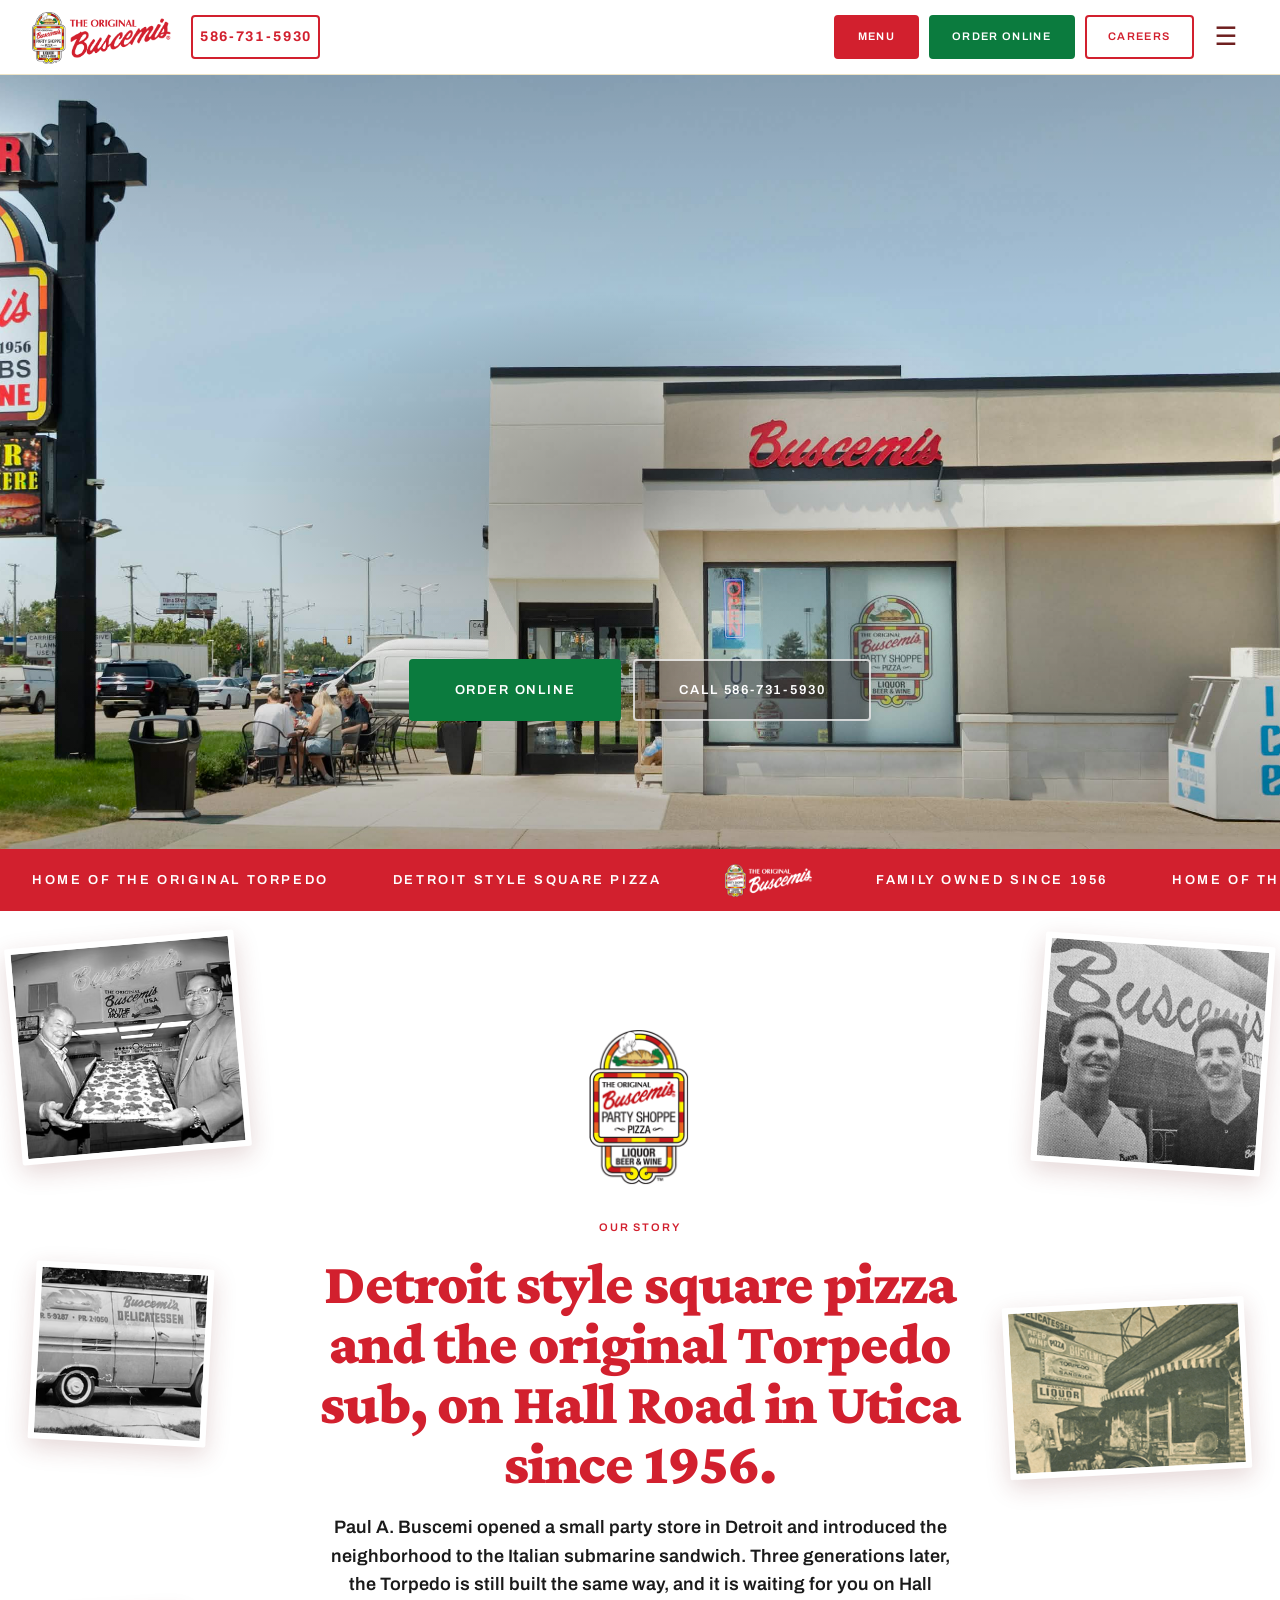
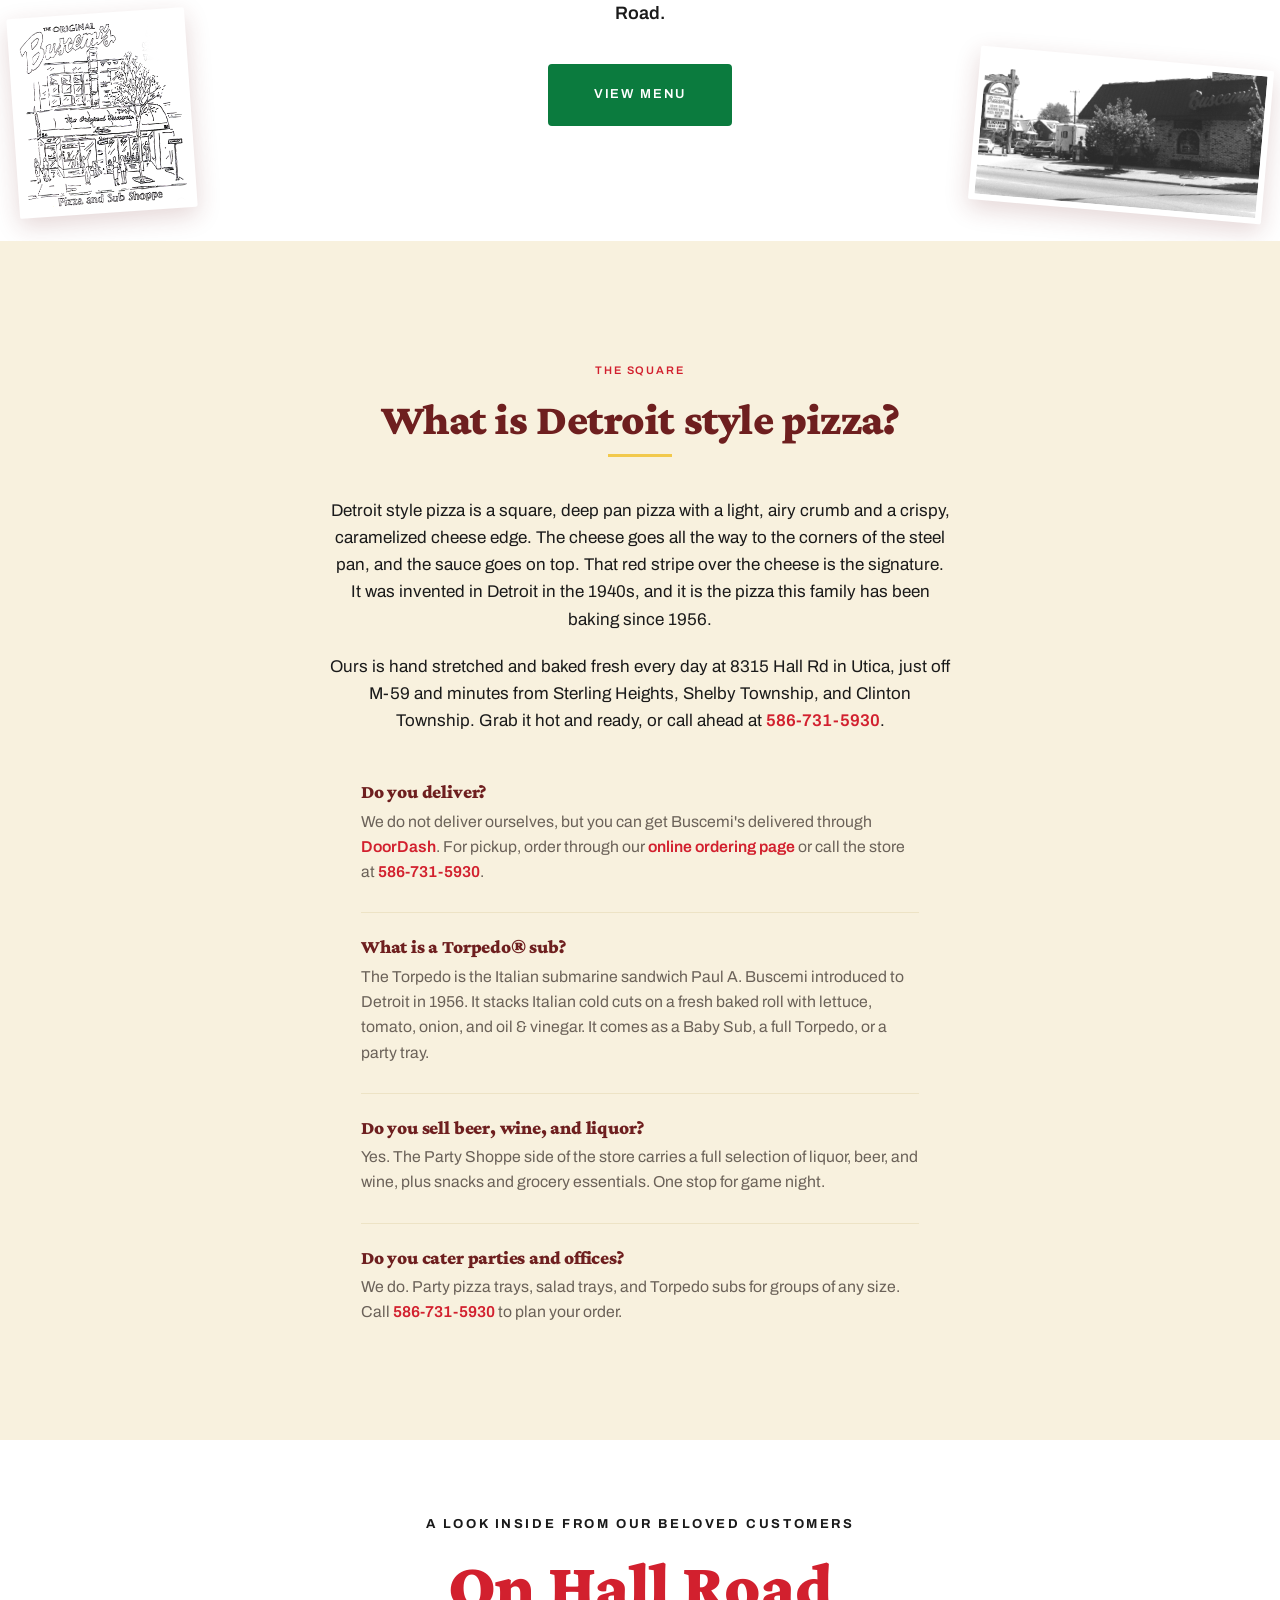
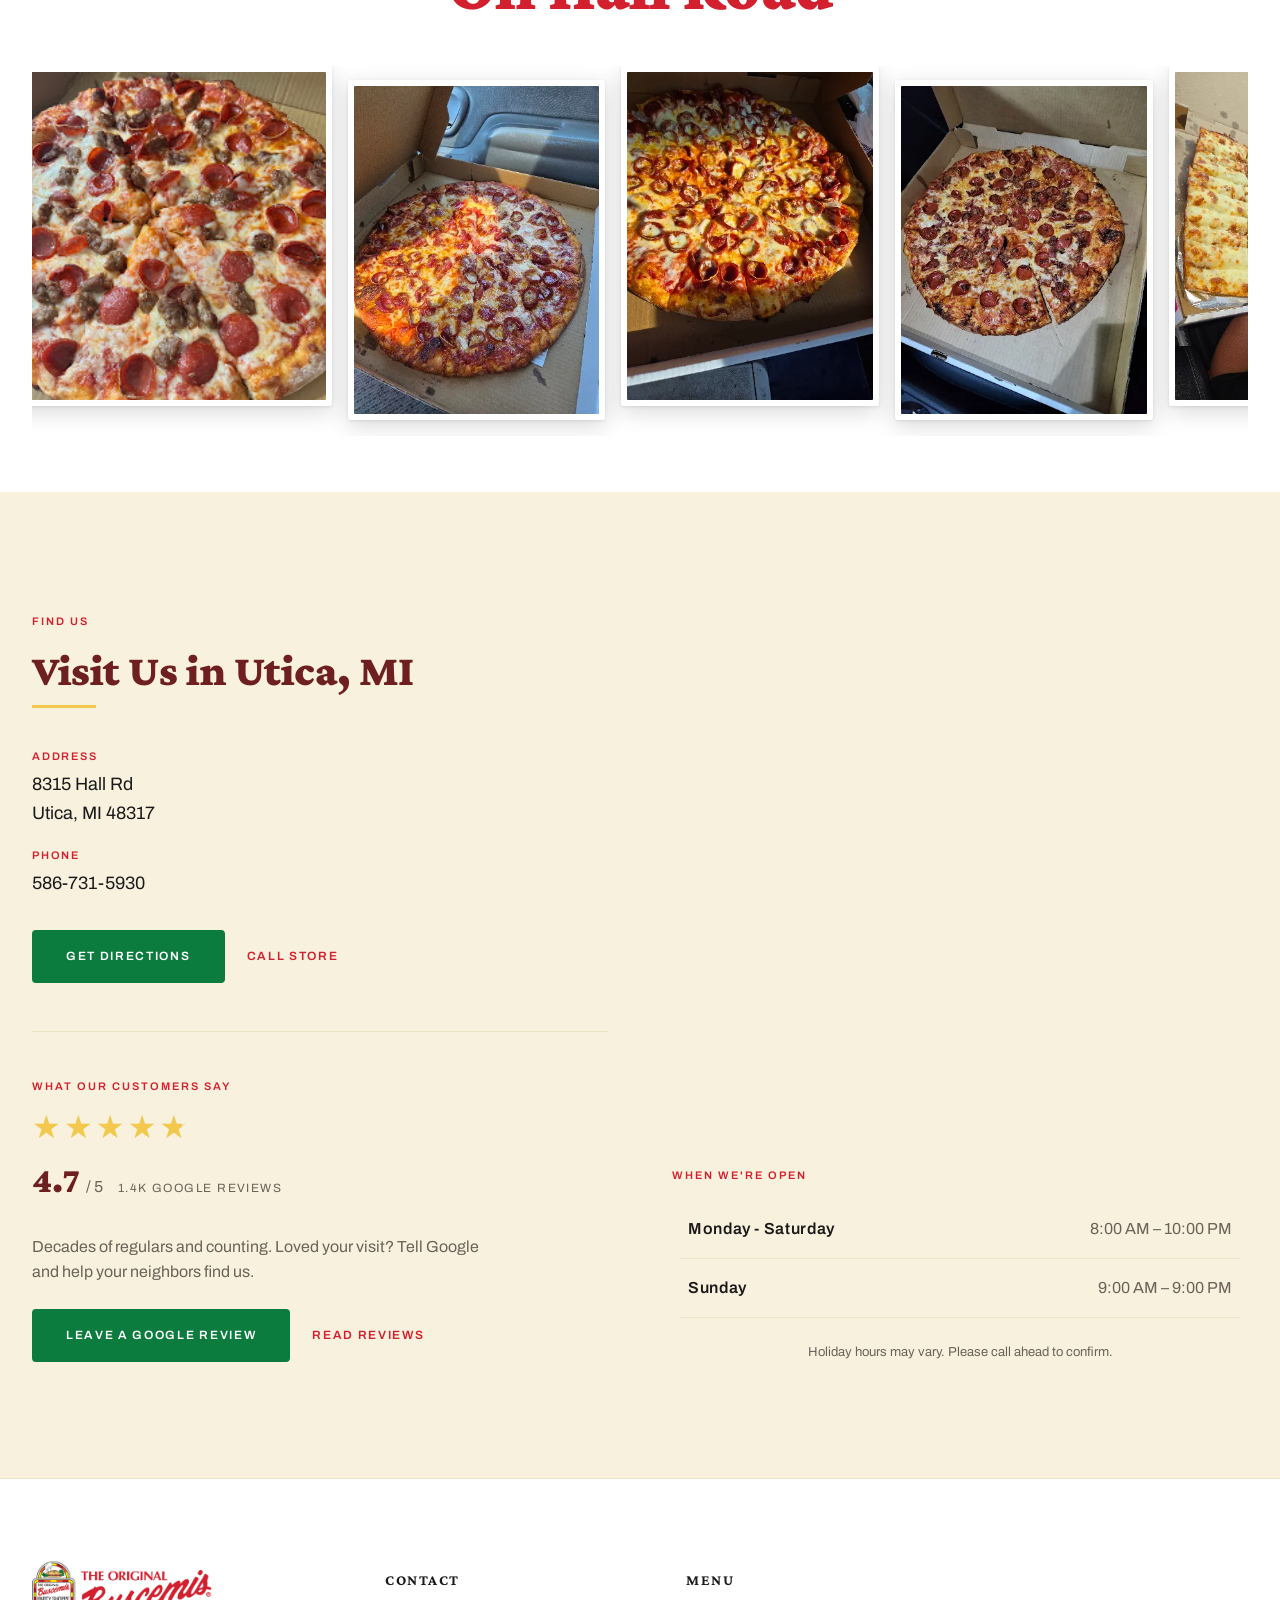
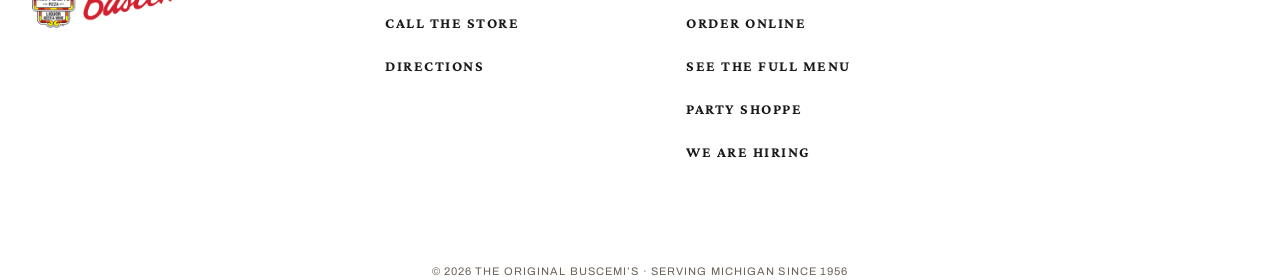
==== index.html @ 615bb26e "Cloudflare Web Analytics beacon on all pages Co-Authored-By: Claude Fable 5 <noreply@anthropic.com>" ====
<!doctype html>
<html lang="en">
<head>
  <meta charset="utf-8">
  <meta name="viewport" content="width=device-width, initial-scale=1">
  <title>Original Buscemi's - Hall Road, Utica</title>
  <meta name="description" content="The Original Buscemi's at 8315 Hall Rd in Utica, MI 48317. Italian Torpedo subs, Detroit-style pizza, and Party Shoppe favorites since 1956. Call 586-731-5930.">
  <link rel="canonical" href="https://buscemisofutica.com/">
  <meta name="theme-color" content="#6E1F1F">
  <link rel="icon" type="image/png" sizes="144x144" href="assets/favicon.png">
  <link rel="apple-touch-icon" sizes="180x180" href="assets/apple-touch-icon.png">
  <meta property="og:type" content="website">
  <meta property="og:site_name" content="The Original Buscemi's">
  <meta property="og:title" content="Original Buscemi's - Hall Road, Utica">
  <meta property="og:description" content="Italian Torpedo subs, Detroit-style pizza, and Party Shoppe favorites since 1956. 8315 Hall Rd, Utica, MI 48317.">
  <meta property="og:url" content="https://buscemisofutica.com/">
  <meta property="og:image" content="https://buscemisofutica.com/assets/og-logo.jpg">
  <meta property="og:image:width" content="1200">
  <meta property="og:image:height" content="1200">
  <meta property="og:image:alt" content="The Original Buscemi's logo">
  <meta name="twitter:card" content="summary">
  <meta name="twitter:image" content="https://buscemisofutica.com/assets/og-logo.jpg">
  <script type="application/ld+json">
  {
    "@context": "https://schema.org",
    "@type": "Restaurant",
    "name": "The Original Buscemi's",
    "description": "Family-owned pizza and sub shop and Party Shoppe on Hall Road in Utica, Michigan. Detroit-style square pizza, the original Torpedo sub, calzones, cheese bread, and a full liquor, beer, and wine selection since 1956.",
    "url": "https://buscemisofutica.com/",
    "image": [
      "https://buscemisofutica.com/assets/seo/food-16x9.jpg",
      "https://buscemisofutica.com/assets/gallery/11-detroit-square.webp",
      "https://buscemisofutica.com/assets/seo/food-1x1.jpg"
    ],
    "logo": "https://buscemisofutica.com/assets/og-logo.jpg",
    "telephone": "+15867315930",
    "priceRange": "$",
    "menu": "https://buscemisofutica.com/menu/",
    "hasMenu": "https://buscemisofutica.com/menu/",
    "hasMap": "https://www.google.com/maps/search/?api=1&query=The+Original+Buscemis+8315+Hall+Rd+Utica+MI",
    "sameAs": [
      "https://www.yelp.com/biz/buscemis-utica",
      "https://www.tripadvisor.com/Restaurant_Review-g42777-d891202-Reviews-Buscemi_s_of_Utica-Utica_Michigan.html"
    ],
    "servesCuisine": ["Pizza", "Detroit-style pizza", "Italian", "Sandwiches"],
    "address": {
      "@type": "PostalAddress",
      "streetAddress": "8315 Hall Rd",
      "addressLocality": "Utica",
      "addressRegion": "MI",
      "postalCode": "48317",
      "addressCountry": "US"
    },
    "geo": {
      "@type": "GeoCoordinates",
      "latitude": 42.62626,
      "longitude": -83.02923
    },
    "openingHoursSpecification": [
      { "@type": "OpeningHoursSpecification", "dayOfWeek": ["Monday", "Tuesday", "Wednesday", "Thursday", "Friday", "Saturday"], "opens": "08:00", "closes": "22:00" },
      { "@type": "OpeningHoursSpecification", "dayOfWeek": ["Sunday"], "opens": "09:00", "closes": "21:00" }
    ],
    "foundingDate": "1956",
    "department": {
      "@type": "LiquorStore",
      "name": "Buscemi's Party Shoppe",
      "url": "https://buscemisofutica.com/party-shoppe/",
      "telephone": "+15867315930",
      "priceRange": "$"
    }
  }
  </script>
  <link rel="preconnect" href="https://fonts.googleapis.com">
  <link rel="preconnect" href="https://fonts.gstatic.com" crossorigin>
  <link rel="stylesheet" href="https://fonts.googleapis.com/css2?family=Crimson+Pro:wght@700;900&family=Archivo:wght@400;500;600;700&display=swap">
  <link rel="stylesheet" href="css/styles.css?v=12a0b0d5">
</head>
<body>

  <a class="skip-link" href="#main">Skip to content</a>

  <header class="site-header">
    <div class="container site-header__inner">
      <div class="site-header__left">
      <a class="site-header__logo" href="#top" aria-label="The Original Buscemi's home">
        <img class="site-header__logo-full" src="assets/logo-lockup-red.png" alt="The Original Buscemi's Party Shoppe Pizza" width="847" height="328">
        <img class="site-header__logo-mini" src="assets/logo-shield.png" alt="The Original Buscemi's" width="208" height="322">
      </a>
      <a class="site-header__phone" href="tel:+15867315930">586-731-5930</a>
      </div>
      <div class="site-header__actions">
        <a class="btn btn--primary" href="menu/">Menu</a>
        <a class="btn btn--green" href="https://www.snappyeats.com/Order/menudetail.aspx?restaurantID=3714#!/category/" target="_blank" rel="noopener">Order Online</a>
        <a class="btn btn--outline site-header__careers" href="jobs/">Careers</a>
        <button class="site-header__burger" type="button" data-nav-toggle aria-expanded="false" aria-controls="nav-panel" aria-label="Open navigation">&#9776;</button>
      </div>
    </div>
  </header>

  <div class="nav-panel" id="nav-panel" data-nav data-open="false" role="dialog" aria-modal="true" aria-label="Site navigation">
    <button class="nav-panel__close" type="button" data-nav-close aria-label="Close menu">&times;</button>
    <nav>
      <ul class="nav-panel__list">
        <li><a href="menu/">Menu</a></li>
        <li><a href="#story" data-nav-link>Our Story</a></li>
        <li><a href="party-shoppe/">Party Shoppe</a></li>
        <li><a href="jobs/">Careers</a></li>
        <li><a href="#visit" data-nav-link>Visit</a></li>
        <li><a href="#hours" data-nav-link>Hours</a></li>
        <li><a href="#reviews" data-nav-link>Reviews</a></li>
        <li><a href="https://www.snappyeats.com/Order/menudetail.aspx?restaurantID=3714#!/category/" target="_blank" rel="noopener">Order Online</a></li>
      </ul>
      <p class="nav-panel__meta">8315 Hall Rd &middot; Utica, MI 48317 &middot; <a href="tel:+15867315930">586-731-5930</a></p>
    </nav>
  </div>

  <main id="main">

  <section class="hero" id="top">
    <div class="hero__media"><picture><source media="(max-width: 640px)" srcset="assets/hero-mobile.jpg" width="1140" height="1536"><img src="assets/hero.jpg" alt="The Original Buscemi&#39;s Utica Hall Road" width="3255" height="1536" fetchpriority="high"></picture></div>
    <div class="container hero__inner">
      <div class="hero__actions">
        <a class="btn btn--green btn--lg" href="https://www.snappyeats.com/Order/menudetail.aspx?restaurantID=3714#!/category/" target="_blank" rel="noopener">Order Online</a>
        <a class="btn btn--on-dark btn--lg" href="tel:+15867315930">Call 586-731-5930</a>
      </div>
    </div>
  </section>

  <div class="ticker">
    <div class="ticker__track">
      <div class="ticker__group">
        <span class="ticker__item">Home of the Original Torpedo</span>
        <span class="ticker__item">Detroit Style Square Pizza</span>
        <span class="ticker__item ticker__item--logo"><img src="assets/logo.png" alt="The Original Buscemi's" width="847" height="328"></span>
        <span class="ticker__item">Family Owned Since 1956</span>

      </div>
      <div class="ticker__group" aria-hidden="true">
        <span class="ticker__item">Home of the Original Torpedo</span>
        <span class="ticker__item">Detroit Style Square Pizza</span>
        <span class="ticker__item ticker__item--logo"><img src="assets/logo.png" alt="The Original Buscemi's" width="847" height="328"></span>
        <span class="ticker__item">Family Owned Since 1956</span>

      </div>
      <div class="ticker__group" aria-hidden="true">
        <span class="ticker__item">Home of the Original Torpedo</span>
        <span class="ticker__item">Detroit Style Square Pizza</span>
        <span class="ticker__item ticker__item--logo"><img src="assets/logo.png" alt="The Original Buscemi's" width="847" height="328"></span>
        <span class="ticker__item">Family Owned Since 1956</span>

      </div>
      <div class="ticker__group" aria-hidden="true">
        <span class="ticker__item">Home of the Original Torpedo</span>
        <span class="ticker__item">Detroit Style Square Pizza</span>
        <span class="ticker__item ticker__item--logo"><img src="assets/logo.png" alt="The Original Buscemi's" width="847" height="328"></span>
        <span class="ticker__item">Family Owned Since 1956</span>

      </div>
    </div>
  </div>

  <section class="statement" id="story">
    <div class="statement__prints" aria-hidden="true">
      <figure class="statement__print statement__print--l1">
        <img src="assets/story/history-1.avif" alt="" width="320" height="301" loading="lazy">
      </figure>
      <figure class="statement__print statement__print--l2">
        <img src="assets/story/history-4.png" alt="" width="224" height="224" loading="lazy">
      </figure>
      <figure class="statement__print statement__print--l3">
        <img src="assets/story/history-5-sketch.png?v=2" alt="" width="312" height="352" loading="lazy">
      </figure>
      <figure class="statement__print statement__print--r1">
        <img src="assets/story/history-2.avif" alt="" width="768" height="768" loading="lazy">
      </figure>
      <figure class="statement__print statement__print--r2">
        <img src="assets/story/history-6-modelt.png?v=2" alt="" width="257" height="178" loading="lazy">
      </figure>
      <figure class="statement__print statement__print--r3">
        <img src="assets/story/history-7-building.png?v=2" alt="" width="340" height="172" loading="lazy">
      </figure>
    </div>
    <div class="container container--narrow">
      <img class="statement__mark" src="assets/logo-shield.png" alt="" aria-hidden="true" width="208" height="322">
      <span class="eyebrow">Our Story</span>
      <h1 class="statement-title">Detroit style square pizza and the original Torpedo sub, on Hall Road in Utica since 1956.</h1>
      <p class="statement__body">Paul A. Buscemi opened a small party store in Detroit and introduced the neighborhood to the Italian submarine sandwich. Three generations later, the Torpedo is still built the same way, and it is waiting for you on Hall Road.</p>
      <a class="btn btn--primary btn--lg" href="menu/">View Menu</a>
    </div>
  </section>

  <section class="section section--cream section--center" id="detroit-style">
    <div class="container container--narrow">
      <span class="eyebrow">The Square</span>
      <h2 class="section-title">What is Detroit style pizza?</h2>
      <hr class="rule">
      <p class="square__copy">Detroit style pizza is a square, deep pan pizza with a light, airy crumb and a crispy, caramelized cheese edge. The cheese goes all the way to the corners of the steel pan, and the sauce goes on top. That red stripe over the cheese is the signature. It was invented in Detroit in the 1940s, and it is the pizza this family has been baking since 1956.</p>
      <p class="square__copy">Ours is hand stretched and baked fresh every day at 8315 Hall Rd in Utica, just off M-59 and minutes from Sterling Heights, Shelby Township, and Clinton Township. Grab it hot and ready, or call ahead at <a href="tel:+15867315930">586-731-5930</a>.</p>

      <div class="faq">
        <h3 class="faq__q">Do you deliver?</h3>
        <p class="faq__a">We do not deliver ourselves, but you can get Buscemi's delivered through <a href="https://www.doordash.com/store/the-original-buscemis-utica-562241/755931/" target="_blank" rel="noopener">DoorDash</a>. For pickup, order through our <a href="https://www.snappyeats.com/Order/menudetail.aspx?restaurantID=3714#!/category/" target="_blank" rel="noopener">online ordering page</a> or call the store at <a href="tel:+15867315930">586-731-5930</a>.</p>

        <h3 class="faq__q">What is a Torpedo&reg; sub?</h3>
        <p class="faq__a">The Torpedo is the Italian submarine sandwich Paul A. Buscemi introduced to Detroit in 1956. It stacks Italian cold cuts on a fresh baked roll with lettuce, tomato, onion, and oil &amp; vinegar. It comes as a Baby Sub, a full Torpedo, or a party tray.</p>

        <h3 class="faq__q">Do you sell beer, wine, and liquor?</h3>
        <p class="faq__a">Yes. The Party Shoppe side of the store carries a full selection of liquor, beer, and wine, plus snacks and grocery essentials. One stop for game night.</p>

        <h3 class="faq__q">Do you cater parties and offices?</h3>
        <p class="faq__a">We do. Party pizza trays, salad trays, and Torpedo subs for groups of any size. Call <a href="tel:+15867315930">586-731-5930</a> to plan your order.</p>
      </div>
    </div>
  </section>

  <section class="gallery">
    <div class="container">
      <div class="gallery__head">
        <div>
          <span class="eyebrow">A look inside from our beloved customers</span>
          <h2 class="section-title">On Hall Road</h2>
        </div>
      </div>
      <ul class="gallery__track" data-gallery-track>
        <li class="gallery__item"><img src="assets/gallery/02-round-pizza.png" alt="Round sausage and pepperoni pizza from The Original Buscemi&#39;s" width="243" height="244" loading="lazy"></li>
        <li class="gallery__item gallery__item--low"><img src="assets/gallery/04-round-pizza-box.webp" alt="Buscemi&#39;s round pepperoni and sausage pizza in a takeout box" width="382" height="510" loading="lazy"></li>
        <li class="gallery__item"><img src="assets/gallery/05-pepperoni-sunlight.webp" alt="Buscemi&#39;s round pepperoni pizza in the box" width="382" height="510" loading="lazy"></li>
        <li class="gallery__item gallery__item--low"><img src="assets/gallery/06-bacon-pepperoni.webp" alt="Bacon and pepperoni pizza slices from Buscemi&#39;s" width="382" height="510" loading="lazy"></li>
        <li class="gallery__item"><img src="assets/gallery/07-cheese-bread-tray.webp" alt="Tray of Buscemi&#39;s cheese bread" width="236" height="510" loading="lazy"></li>
        <li class="gallery__item gallery__item--low"><img src="assets/gallery/08-cheese-pizza.webp" alt="Buscemi&#39;s round cheese pizza with a side of ranch" width="382" height="510" loading="lazy"></li>
        <li class="gallery__item"><img src="assets/gallery/09-calzones.webp" alt="Fresh baked Buscemi&#39;s calzones wrapped in foil" width="382" height="510" loading="lazy"></li>
        <li class="gallery__item gallery__item--low"><img src="assets/gallery/10-pepperoni-peel.webp" alt="Sliced pepperoni pizza on the peel at Buscemi&#39;s" width="382" height="510" loading="lazy"></li>
        <li class="gallery__item"><img src="assets/gallery/11-detroit-square.webp" alt="Detroit-style square pepperoni pizza in a Buscemi&#39;s box" width="680" height="510" loading="lazy"></li>
        <li class="gallery__item gallery__item--low"><img src="assets/gallery/12-mixed-pies.webp" alt="Close-up of Buscemi&#39;s specialty pizzas" width="382" height="510" loading="lazy"></li>
        <li class="gallery__item"><img src="assets/gallery/13-detroit-closeup.webp" alt="Detroit-style square pizza with pepperoni from Buscemi&#39;s" width="382" height="510" loading="lazy"></li>
        <li class="gallery__item gallery__item--low"><img src="assets/gallery/14-slices-box.webp" alt="Buscemi&#39;s pizza slices in a takeout box" width="680" height="510" loading="lazy"></li>

      </ul>
    </div>
  </section>

  <section class="section section--cream" id="visit">
    <div class="container visit__inner">
      <div class="visit__info">
        <span class="eyebrow">Find Us</span>
        <h2 class="section-title">Visit Us in Utica, MI</h2>
        <hr class="rule rule--left">
        <dl class="visit__details">
          <div>
            <dt>Address</dt>
            <dd>8315 Hall Rd<br>Utica, MI 48317</dd>
          </div>
          <div>
            <dt>Phone</dt>
            <dd><a href="tel:+15867315930">586-731-5930</a></dd>
          </div>
        </dl>
        <div class="visit__actions">
          <a class="btn btn--primary" href="https://www.google.com/maps/search/?api=1&amp;query=8315%20Hall%20Rd%2C%20Utica%2C%20MI%2048317" target="_blank" rel="noopener">Get Directions</a>
          <a class="btn btn--outline" href="tel:+15867315930">Call Store</a>
        </div>

        <div class="visit__reviews" id="reviews">
          <span class="eyebrow">What our customers say</span>
          <div class="reviews__rating" role="img" aria-label="Rated 4.7 out of 5 stars from 1.4k Google reviews">
            <div class="reviews__stars">
              <span class="reviews__stars-empty" aria-hidden="true">&#9733;&#9733;&#9733;&#9733;&#9733;</span>
              <span class="reviews__stars-fill" aria-hidden="true" style="width: 94.0%;">&#9733;&#9733;&#9733;&#9733;&#9733;</span>
            </div>
            <div class="reviews__numbers">
              <span class="reviews__rating-value">4.7</span>
              <span class="reviews__rating-of">/ 5</span>
              <span class="reviews__count">1.4k Google reviews</span>
            </div>
          </div>
          <p class="reviews__copy">Decades of regulars and counting. Loved your visit? Tell Google and help your neighbors find us.</p>
          <div class="reviews__actions">
            <a class="btn btn--primary" href="https://g.page/r/CWoLPfAMYAl9EBM/review" target="_blank" rel="noopener">Leave a Google Review</a>
            <a class="btn btn--outline" href="https://www.google.com/maps/search/?api=1&amp;query=The+Original+Buscemis+8315+Hall+Rd+Utica+MI" target="_blank" rel="noopener">Read Reviews</a>
          </div>
        </div>
      </div>
      <div class="visit__side">
        <div class="visit__map">
          <iframe
            src="https://www.google.com/maps?q=8315%20Hall%20Rd%2C%20Utica%2C%20MI%2048317&amp;output=embed"
            loading="lazy"
            referrerpolicy="no-referrer-when-downgrade"
            title="Map of The Original Buscemi's Utica, Hall Road"></iframe>
        </div>
        <div class="visit__hours" id="hours">
          <span class="eyebrow">When we're open</span>
          <table class="hours__table hours__table--left">
            <tbody>
          <tr><th scope="row">Monday - Saturday</th><td>8:00 AM &ndash; 10:00 PM</td></tr>
          <tr><th scope="row">Sunday</th><td>9:00 AM &ndash; 9:00 PM</td></tr>

            </tbody>
          </table>
          <p class="hours__note hours__note--left">Holiday hours may vary. Please call ahead to confirm.</p>
        </div>
      </div>
    </div>
  </section>

  </main>

  <footer class="site-footer">
    <div class="container">
      <div class="site-footer__top">
        <div class="site-footer__brand">
          <img src="assets/logo-lockup-red.png" alt="The Original Buscemi's" width="847" height="328">
        </div>
        <div class="site-footer__col">
          <h2><a href="#visit">Contact</a></h2>
          <ul>
            <li><a href="tel:+15867315930">Call the store</a></li>
            <li><a href="https://www.google.com/maps/search/?api=1&amp;query=8315%20Hall%20Rd%2C%20Utica%2C%20MI%2048317" target="_blank" rel="noopener">Directions</a></li>
          </ul>
        </div>
        <div class="site-footer__col">
          <h2><a href="menu/">Menu</a></h2>
          <ul>
            <li><a href="https://www.snappyeats.com/Order/menudetail.aspx?restaurantID=3714#!/category/" target="_blank" rel="noopener">Order Online</a></li>
            <li><a href="menu/">See the full menu</a></li>
            <li><a href="party-shoppe/">Party Shoppe</a></li>
            <li><a href="jobs/">We are hiring</a></li>
          </ul>
        </div>

      </div>

    </div>

    <div class="container">
      <p class="site-footer__meta">&copy; 2026 The Original Buscemi&rsquo;s &middot; Serving Michigan since 1956</p>
    </div>
  </footer>

  <script src="js/main.js?v=b5a3c27f"></script>
  <!-- Cloudflare Web Analytics --><script type='module' src='https://static.cloudflareinsights.com/beacon.min.js' data-cf-beacon='{"token": "3487a82a831f48ae997ac0cc13119242"}'></script><!-- End Cloudflare Web Analytics -->
</body>
</html>
---- css/styles.css ----
/* ==========================================================================
   The Original Buscemi's - Utica Hall Road
   Design system: brand tokens, layout, components.

   Layout language follows a modern single-location pizzeria pattern:
   sparse sections, one full-bleed photo hero, a scrolling ticker, oversized
   serif statement lines, and a photo carousel. Palette stays Buscemi's:
   burgundy / red / gold / green on cream.
   ========================================================================== */

:root {
  /* ---- Brand palette (unchanged) ---- */
  --brand-burgundy: #6E1F1F;
  --brand-burgundy-dark: #4A1414;
  --brand-red: #D2202E;
  --brand-red-deep: #A8181F;
  --brand-gold: #F2C94C;
  --brand-gold-dark: #C99A1F;
  /* Sampled from the shield logo's garnish green (dominant pixel shade) */
  --brand-green: #0B7B3E;
  --brand-green-dark: #075C2E;
  --brand-cream: #F8F1DE;
  --brand-cream-dark: #EDE3C5;
  --brand-black: #1A1A1A;
  --brand-charcoal: #2D2D2D;
  --brand-white: #FFFFFF;
  --brand-muted: #6B6259;

  /* ---- Type ----
     Crimson Pro at 900 carries the big statement lines; Archivo handles the
     tiny uppercase UI text (nav, buttons, eyebrows, ticker). The contrast
     between the two is most of the personality. */
  --font-display: "Crimson Pro", "Playfair Display", Georgia, serif;
  --font-ui: "Archivo", "Inter", system-ui, -apple-system, "Segoe UI", Roboto, sans-serif;

  --container-max: 1280px;
  --container-narrow: 940px;
  --gutter: clamp(1rem, 3vw, 2rem);

  /* Vertical rhythm between major sections */
  --section-y: clamp(3.5rem, 9vw, 7.5rem);

  --radius-sm: 4px;
  --radius-md: 8px;
  --radius-pill: 999px;
  --shadow-card: 0 2px 12px rgba(0, 0, 0, 0.08);
  --shadow-card-hover: 0 8px 24px rgba(110, 31, 31, 0.18);

  --transition: 200ms ease;
}

/* ---------- Reset ---------- */
*, *::before, *::after { box-sizing: border-box; }
html { -webkit-text-size-adjust: 100%; scroll-behavior: smooth; }

body {
  margin: 0;
  font-family: var(--font-ui);
  font-size: 16px;
  line-height: 1.6;
  color: var(--brand-black);
  background: var(--brand-white);
  -webkit-font-smoothing: antialiased;
  -moz-osx-font-smoothing: grayscale;
}

img { max-width: 100%; height: auto; display: block; }
a { color: inherit; text-decoration: none; }
button { font: inherit; cursor: pointer; }

h1, h2, h3, h4 {
  font-family: var(--font-display);
  font-weight: 900;
  line-height: 1.05;
  margin: 0 0 0.5em;
  letter-spacing: -0.01em;
}

p { margin: 0 0 1rem; }

.container {
  width: 100%;
  max-width: var(--container-max);
  margin: 0 auto;
  padding-inline: var(--gutter);
}

.container--narrow { max-width: var(--container-narrow); }

.sr-only {
  position: absolute;
  width: 1px; height: 1px;
  padding: 0; margin: -1px;
  overflow: hidden;
  clip: rect(0, 0, 0, 0);
  white-space: nowrap;
  border: 0;
}

/* Skip link - visible only on keyboard focus */
.skip-link {
  position: absolute;
  left: -9999px;
  top: 0;
  z-index: 200;
  background: var(--brand-red);
  color: var(--brand-white);
  padding: 0.75rem 1.25rem;
  font-size: 0.75rem;
  letter-spacing: 0.08em;
  text-transform: uppercase;
}
.skip-link:focus { left: 0; }

/* ==========================================================================
   Shared bits
   ========================================================================== */

/* Tiny uppercase label used above section titles and inside the hero. */
.eyebrow {
  display: inline-block;
  font-family: var(--font-ui);
  font-size: 0.6875rem;
  font-weight: 600;
  letter-spacing: 0.18em;
  text-transform: uppercase;
  color: var(--brand-red);
  margin-bottom: 1rem;
}

.eyebrow--on-dark { color: var(--brand-gold); }

/* Oversized serif statement line - the signature type treatment. */
.statement-title {
  font-family: var(--font-display);
  font-weight: 900;
  font-size: clamp(2rem, 5.2vw, 3.75rem);
  line-height: 1.02;
  letter-spacing: -0.02em;
  color: var(--brand-red);
  margin: 0 0 1.25rem;
}

.statement-title--ink { color: var(--brand-black); }

.section-title {
  font-size: clamp(1.75rem, 3.6vw, 2.75rem);
  color: var(--brand-burgundy);
  margin-bottom: 0.75rem;
}

/* Short gold rule under a section title. */
.rule {
  width: 64px;
  height: 3px;
  border: 0;
  background: var(--brand-gold);
  margin: 0 auto 2.5rem;
}

.rule--left { margin-inline: 0; }

.section { padding-block: var(--section-y); }
.section--cream { background: var(--brand-cream); }
.section--center { text-align: center; }

/* ---------- Buttons ----------
   Small, boxy, uppercase. Solid GREEN is the primary action everywhere (the
   Italian flag accent); the outline variant is the quieter second option. */
.btn {
  display: inline-flex;
  align-items: center;
  justify-content: center;
  gap: 0.5rem;
  white-space: nowrap;
  font-family: var(--font-ui);
  font-size: 0.75rem;
  font-weight: 600;
  letter-spacing: 0.14em;
  text-transform: uppercase;
  padding: 0.95rem 2rem;
  border: 2px solid transparent;
  border-radius: var(--radius-sm);
  transition: background var(--transition), color var(--transition),
              border-color var(--transition), transform var(--transition);
  cursor: pointer;
}

.btn:hover { transform: translateY(-1px); }
.btn:focus-visible { outline: 3px solid var(--brand-gold); outline-offset: 2px; }

.btn--primary,
.btn--green {
  background: var(--brand-green);
  color: var(--brand-white);
  border-color: var(--brand-green);
}

.btn--primary:hover,
.btn--green:hover {
  background: var(--brand-green-dark);
  border-color: var(--brand-green-dark);
}

/* The header's Menu button stays the original red so the two header actions
   read as distinct: red opens the menu, green goes to ordering. */
.site-header__actions .btn--primary {
  background: var(--brand-red);
  border-color: var(--brand-red);
}

.site-header__actions .btn--primary:hover {
  background: var(--brand-red-deep);
  border-color: var(--brand-red-deep);
}

.btn--outline {
  background: transparent;
  color: var(--brand-red);
  border-color: var(--brand-red);
}
.btn--outline:hover { background: var(--brand-red); color: var(--brand-white); }

.btn--on-dark {
  /* Translucent dark backing keeps the white label readable now that the
     hero scrim is light. */
  background: rgba(26, 16, 16, 0.35);
  color: var(--brand-white);
  border-color: rgba(255, 255, 255, 0.75);
}
.btn--on-dark:hover { background: var(--brand-white); color: var(--brand-burgundy); border-color: var(--brand-white); }

.btn--lg { font-size: 0.8125rem; padding: 1.15rem 2.75rem; }

/* ==========================================================================
   Header - deliberately minimal: logo plus two actions.
   ========================================================================== */

.site-header {
  position: sticky;
  top: 0;
  z-index: 100;
  background: var(--brand-white);
  border-bottom: 1px solid var(--brand-cream-dark);
}

.site-header__inner {
  display: flex;
  align-items: center;
  justify-content: space-between;
  gap: 1rem;
  min-height: 74px;
}

/* The phone number wears a quiet outlined box beside the logo. */
.site-header__phone {
  border: 2px solid var(--brand-red);
  border-radius: var(--radius-sm);
  padding: 0.55rem 0.9rem;
}

/* Logo and phone number ride together on the left. */
.site-header__left {
  display: flex;
  align-items: center;
  gap: clamp(0.5rem, 2vw, 1.25rem);
  min-width: 0;
}

/* Hamburger toggle for the nav overlay - the word "Menu" in the header now
   means the food menu page, so site navigation lives behind this icon. */
.site-header__burger {
  background: transparent;
  border: 0;
  display: inline-flex;
  align-items: center;
  justify-content: center;
  min-width: 44px;
  min-height: 44px;
  padding: 0.35rem 0.5rem;
  font-size: 1.6rem;
  line-height: 1;
  color: var(--brand-burgundy);
  border-radius: var(--radius-sm);
  transition: color var(--transition), background var(--transition);
}

.site-header__burger:hover {
  color: var(--brand-red);
  background: var(--brand-cream);
}

.site-header__burger:focus-visible {
  outline: 3px solid var(--brand-gold);
  outline-offset: 2px;
}

/* The full brand lockup (shield + script), recolored to the brand red so the
   script survives the white header - logo-lockup-red.png is generated from
   logo.png, whose original script is white. On small screens the lockup gets
   crushed by the action buttons, so the compact shield takes over. */
.site-header__logo { flex-shrink: 0; }

.site-header__logo img {
  height: 54px;
  width: auto;
}

.site-header__logo-mini { display: none; }

.site-header__actions {
  display: flex;
  align-items: center;
  gap: 0.625rem;
}

/* Phone number to the left of the Menu button: same small-caps voice as the
   buttons, no box, tap-to-call. */
.site-header__phone {
  font-family: var(--font-ui);
  font-size: 0.875rem;
  font-weight: 700;
  letter-spacing: 0.12em;
  color: var(--brand-red);
  margin-right: 0.5rem;
  white-space: nowrap;
  transition: color var(--transition);
  /* Finger-sized hit area without changing the visual size */
  display: inline-flex;
  align-items: center;
  min-height: 44px;
  padding-inline: 0.4rem;
}

.site-header__phone:hover { color: var(--brand-red); }

/* Compact header buttons */
.site-header__actions .btn {
  padding: 0.7rem 1.35rem;
  font-size: 0.6875rem;
  letter-spacing: 0.12em;
}

/* The nav panel toggle. On desktop it opens the same overlay - matching the
   reference pattern where navigation lives in a panel, not a menu bar. */
.nav-panel {
  position: fixed;
  inset: 0;
  z-index: 150;
  background: var(--brand-burgundy);
  color: var(--brand-white);
  display: flex;
  overflow-y: auto;
  opacity: 0;
  visibility: hidden;
  transform: translateY(-8px);
  transition: opacity var(--transition), transform var(--transition), visibility var(--transition);
}

.nav-panel[data-open="true"] {
  opacity: 1;
  visibility: visible;
  transform: translateY(0);
}

/* margin:auto centers when content fits and degrades to scrollable
   top-alignment on short landscape phones (grid place-items clipped). */
.nav-panel nav { margin: auto; padding-block: 4.5rem 2rem; }

.nav-panel__close {
  position: absolute;
  top: 1.5rem;
  right: var(--gutter);
  background: none;
  border: 0;
  color: var(--brand-white);
  font-size: 2rem;
  line-height: 1;
  padding: 0.5rem;
  display: inline-flex;
  align-items: center;
  justify-content: center;
  min-width: 44px;
  min-height: 44px;
}

.nav-panel__list {
  list-style: none;
  margin: 0;
  padding: 0;
  text-align: center;
}

.nav-panel__list li { margin-block: 0.35rem; }

.nav-panel__list a {
  font-family: var(--font-display);
  font-weight: 900;
  font-size: clamp(1.75rem, 6vw, 3rem);
  line-height: 1.25;
  color: var(--brand-white);
  transition: color var(--transition);
}

.nav-panel__list a:hover { color: var(--brand-gold); }

.nav-panel__meta {
  margin-top: 2.5rem;
  text-align: center;
  font-size: 0.75rem;
  letter-spacing: 0.14em;
  text-transform: uppercase;
  color: rgba(255, 255, 255, 0.72);
}

/* ==========================================================================
   Hero - full-bleed photo, minimal type over it.
   ========================================================================== */

.hero {
  position: relative;
  min-height: min(86vh, 780px);
  display: grid;
  /* Buttons anchor low so the photo (sign, storefront) stays unobstructed. */
  place-items: end center;
  text-align: center;
  color: var(--brand-white);
  background: var(--brand-burgundy-dark);
  overflow: hidden;
}

/* The photo itself, plus a scrim so type stays legible over any image. */
.hero__media {
  position: absolute;
  inset: 0;
}

.hero__media picture {
  display: block;
  width: 100%;
  height: 100%;
}

.hero__media img {
  width: 100%;
  height: 100%;
  object-fit: cover;
  /* No filter: the hero is a properly exposed camera shot now. The old
     saturation/contrast grade existed to rescue a hazy 680px web save. */
}

.hero__media::after {
  content: "";
  position: absolute;
  inset: 0;
  /* NO flat tint - a brand-colored wash makes the photo read as a filtered
     graphic. Instead: a neutral lens-style vignette (edges only) plus a soft
     dark pool centred behind the type. The photo's own colors stay true, so
     it looks like the picture that was actually taken. */
  background:
    radial-gradient(ellipse 44% 36% at 50% 54%, rgba(10, 8, 8, 0.34), rgba(10, 8, 8, 0) 72%),
    linear-gradient(180deg, rgba(0, 0, 0, 0.16) 0%, rgba(0, 0, 0, 0) 30%, rgba(0, 0, 0, 0) 68%, rgba(0, 0, 0, 0.26) 100%);
}

/* Fallback when no hero photo has been supplied yet. */
.hero__media--empty {
  background:
    repeating-linear-gradient(45deg, var(--brand-burgundy) 0 28px, var(--brand-burgundy-dark) 28px 56px);
}
.hero__media--empty::after { background: rgba(26, 16, 16, 0.35); }

.hero__inner {
  position: relative;
  z-index: 1;
  padding-block: clamp(4rem, 12vw, 8rem);
}

.hero__actions {
  margin-top: 2.5rem;
  display: flex;
  flex-wrap: wrap;
  justify-content: center;
  gap: 0.75rem;
}

/* ==========================================================================
   Party Shoppe page - card grid for the shelves section, plus centered
   button rows and a left-aligned FAQ variant reused by subpages.
   ========================================================================== */

.shoppe-grid {
  list-style: none;
  display: grid;
  grid-template-columns: repeat(3, 1fr);
  gap: 1.25rem;
  padding: 0;
  margin: 0;
  text-align: left;
}

@media (max-width: 760px) {
  .shoppe-grid { grid-template-columns: 1fr; }
}

.shoppe-card {
  background: var(--brand-white);
  border-radius: var(--radius-md);
  box-shadow: var(--shadow-card);
  overflow: hidden; /* keeps the photo corners inside the card radius */
}

.shoppe-card__photo {
  width: 100%;
  aspect-ratio: 4 / 3;
  object-fit: cover;
}

.shoppe-card__body { padding: 1.5rem; }

.shoppe-card h3 {
  font-size: 1.35rem;
  color: var(--brand-burgundy);
  margin-bottom: 0.5rem;
}

.shoppe-card p { margin: 0; color: var(--brand-black); }

.actions--center { justify-content: center; }

@media (max-width: 640px) {
  .actions--center .btn--lg { flex: 1 1 100%; min-width: 0; padding-inline: 1.25rem; }
}

.faq--left { text-align: left; }

/* Photo-beside-text row for the party-tray list: portrait food shot on the
   left, tray descriptions on the right; stacks on narrow screens. */
.tray-media {
  display: grid;
  grid-template-columns: minmax(260px, 340px) 1fr;
  gap: 2.25rem;
  align-items: center;
  margin-bottom: 1.5rem;
}

.tray-media__photo {
  margin: 0;
}

.tray-media__photo img {
  width: 100%;
  border-radius: var(--radius-md);
  box-shadow: var(--shadow-card-hover);
}

.tray-media__copy {
  text-align: left;
}

.tray-media__copy h3 {
  font-size: clamp(1.5rem, 2.6vw, 2rem);
  color: var(--brand-burgundy);
  margin-bottom: 0.75rem;
}

.tray-media__copy p {
  margin-bottom: 1.75rem;
}

@media (max-width: 760px) {
  .tray-media { grid-template-columns: 1fr; }
  .tray-media__photo { max-width: 340px; margin: 0 auto; }
  .tray-media__copy { text-align: center; }
  .tray-media__copy .visit__actions { justify-content: center; }
}

/* ==========================================================================
   Menu page - category blocks with a two-column item grid, optional
   section photo, and small size lines in place of prices.
   ========================================================================== */

.menu-cat { margin-bottom: 3.5rem; }
.menu-cat:last-of-type { margin-bottom: 2rem; }

.menu-cat__photo {
  margin: 0 auto 2rem;
  max-width: 420px;
}

.menu-cat__photo img {
  width: 100%;
  border-radius: var(--radius-md);
  box-shadow: var(--shadow-card-hover);
}

.menu-cat__note {
  font-weight: 600;
  color: var(--brand-red);
  margin-bottom: 1.5rem;
}

.menu-items {
  list-style: none;
  display: grid;
  grid-template-columns: repeat(2, 1fr);
  gap: 1.75rem 2.75rem;
  padding: 0;
  margin: 0;
  text-align: left;
}

@media (max-width: 900px) {
  .menu-items { grid-template-columns: 1fr; }
}

/* Item thumbnail from the shop's branded food photography: small square
   crop biased toward the lower half, where the food sits under the
   chalkboard logo header. */
.menu-item--thumb {
  display: grid;
  grid-template-columns: 180px minmax(0, 1fr);
  column-gap: 1.25rem;
}

.menu-item--thumb h3,
.menu-item--thumb p { grid-column: 2; }

.menu-item__thumb {
  grid-column: 1;
  grid-row: 1 / span 3;
  width: 180px;
  height: 122px;
  object-fit: cover;
  border-radius: var(--radius-md);
  box-shadow: var(--shadow-card);
}

.menu-item h3 a {
  display: inline-block;
  padding-block: 0.55rem;
  margin-block: -0.55rem;
  text-decoration: underline;
  text-decoration-color: var(--brand-gold);
  text-underline-offset: 3px;
}

.menu-item h3 a:hover {
  color: var(--brand-red);
  text-decoration: underline;
  text-underline-offset: 3px;
}

.menu-item h3 {
  font-family: var(--font-display);
  font-weight: 700;
  font-size: 1.3rem;
  color: var(--brand-burgundy);
  margin-bottom: 0.3rem;
}

.menu-item__desc {
  margin-bottom: 0.35rem;
  color: var(--brand-black);
  overflow-wrap: break-word;
}

/* Phones: the fixed 180px photo column starves the text, so each item
   stacks - photo on top at full width, words below. */
@media (max-width: 480px) {
  .menu-item--thumb { grid-template-columns: 1fr; }
  .menu-item--thumb h3,
  .menu-item--thumb p { grid-column: 1; }
  .menu-item__thumb {
    grid-column: 1;
    grid-row: 1;
    width: 100%;
    height: auto;
    aspect-ratio: 560 / 380;
    margin-bottom: 0.85rem;
  }
}

.menu-item__sizes {
  font-size: 0.85rem;
  font-weight: 600;
  letter-spacing: 0.04em;
  text-transform: uppercase;
  color: var(--brand-red);
  margin-bottom: 0;
}

.menu-page .section-title,
.menu-page .rule { text-align: center; }

.menu-page__note a {
  color: var(--brand-red);
  font-weight: 600;
  text-decoration: underline;
  text-underline-offset: 3px;
}

.menu-page__note {
  text-align: center;
  margin-top: 1.5rem;
  font-size: 0.9rem;
  color: var(--brand-charcoal);
}

/* Careers page: native application form styled to the site, posting into
   the hiring backend invisibly. */
.apply-form {
  max-width: 640px;
  margin: 1.5rem auto 0;
  background: var(--brand-white);
  border-radius: var(--radius-md);
  box-shadow: var(--shadow-card);
  padding: 2rem clamp(1.25rem, 4vw, 2.5rem) 2.25rem;
  text-align: left;
}

.apply-form__field { margin-bottom: 1.4rem; }

.apply-form__field label {
  display: block;
  font-family: var(--font-ui);
  font-size: 0.8125rem;
  font-weight: 700;
  letter-spacing: 0.1em;
  text-transform: uppercase;
  color: var(--brand-black);
  margin-bottom: 0.45rem;
}

.apply-form__field label span { color: var(--brand-red); }

.apply-form__optional {
  font-style: normal;
  font-weight: 600;
  font-size: 0.6875rem;
  letter-spacing: 0.08em;
  color: var(--brand-muted);
  margin-left: 0.35rem;
}

.apply-form__field input,
.apply-form__field textarea {
  width: 100%;
  font: inherit;
  color: var(--brand-black);
  border: 1px solid #D6D3CC;
  border-radius: var(--radius-sm);
  padding: 0.85rem 1rem;
  transition: border-color var(--transition);
}

.apply-form__field textarea { resize: vertical; }

.apply-form__field input:focus,
.apply-form__field textarea:focus {
  outline: none;
  border-color: var(--brand-red);
}

.apply-form__submit { width: 100%; }

.apply-form__thanks {
  max-width: 640px;
  margin: 1.5rem auto 0;
  background: var(--brand-white);
  border-radius: var(--radius-md);
  box-shadow: var(--shadow-card);
  padding: 2.5rem 2rem;
}

.apply-form__thanks h3 {
  color: var(--brand-green);
  font-size: 1.75rem;
  margin-bottom: 0.5rem;
}

.apply-form__thanks p { margin: 0; }

/* Careers page: the application form embeds on the page (no bounce to an
   external tab), framed like a card. */
.apply-embed {
  background: var(--brand-white);
  border-radius: var(--radius-md);
  box-shadow: var(--shadow-card);
  padding: 0.75rem;
  margin-top: 1.5rem;
}

.apply-embed iframe {
  width: 100%;
  height: 1100px;
  border: 0;
  display: block;
  border-radius: var(--radius-sm);
}

/* ==========================================================================
   Ticker - continuously scrolling band of short brand phrases.
   ========================================================================== */

.ticker {
  background: var(--brand-red);
  color: var(--brand-white);
  padding-block: 0.9rem;
  overflow: hidden;
}

.ticker__track {
  display: flex;
  width: max-content;
  gap: 0;
  animation: ticker-scroll 32s linear infinite;
}

/* Each group is one full copy of the phrase list. */
.ticker__group { display: flex; align-items: center; }

.ticker__item {
  display: inline-flex;
  align-items: center;
  padding-inline: 2rem;
  font-size: 0.8125rem;
  font-weight: 600;
  letter-spacing: 0.2em;
  text-transform: uppercase;
  white-space: nowrap;
}

/* The lockup image riding among the phrases: sized to the text line so the
   band keeps its height. Width/height attrs pin the aspect before load. */
.ticker__item--logo img {
  display: block;
  height: 2.1rem;
  width: auto;
}

/* The track holds FOUR identical copies of the phrase list, so shifting by
   exactly one copy (-25%) loops seamlessly - and the remaining three copies
   keep even the widest viewport covered right up to the reset instant. */
@keyframes ticker-scroll {
  from { transform: translateX(0); }
  to   { transform: translateX(-25%); }
}

@media (prefers-reduced-motion: reduce) {
  .ticker__track { animation: none; }
  .ticker { overflow-x: auto; }
}

/* ==========================================================================
   Statement - one oversized serif line and a single call to action.
   ========================================================================== */

/* Matted photos peeking in from the section edges, tilted like prints laid
   around the text. Decorative: hidden from screen readers and from narrow
   viewports, where they would crowd the statement. */
.statement__print {
  position: absolute;
  margin: 0;
  background: var(--brand-white);
  padding: 6px;
  border-radius: 2px;
  box-shadow: var(--shadow-card-hover);
  pointer-events: none;
  z-index: 0;
}

.statement__print img {
  display: block;
  width: clamp(180px, 17vw, 250px);
  border-radius: 1px;
}

/* Six prints, three per side: tops largest at the edges, middles tucked
   inward, lows back out - alternating tilts, so the set reads as a casual
   scatter of old photos rather than a grid. */
/* Every print sits fully INSIDE the section - no edge bleed, so nothing gets
   clipped. Tops hang from the top, lows anchor to the bottom. */
.statement__print--l1 { left: 1%;   top: 3%;    transform: rotate(-5deg); }
.statement__print--l2 { left: 2.5%; top: 38%;   transform: rotate(3deg); }
.statement__print--l3 { left: 1%;   bottom: 3%; transform: rotate(-4deg); }
.statement__print--r1 { right: 1%;   top: 3%;    transform: rotate(4deg); }
.statement__print--r2 { right: 2.5%; top: 42%;   transform: rotate(-3deg); }
.statement__print--r3 { right: 1%;   bottom: 3%; transform: rotate(5deg); }

/* The two landscape photos are short at standard width, which left a hole in
   the right column - render them wider so their height fills it. Widths are
   capped at each photo's native resolution so nothing gets upscaled soft:
   the Model T source is 257px wide, the building 386px. */
.statement__print--l2 img,
.statement__print--l3 img { width: clamp(150px, 13vw, 200px); }

/* Landscape photos on the right run wider so their height fills the column
   (capped at native resolution: Model T 257px, building 340px source). */
.statement__print--r2 img { width: clamp(200px, 18vw, 255px); }
.statement__print--r3 img { width: clamp(250px, 22vw, 320px); }

@media (max-width: 1100px) {
  .statement__print { display: none; }
}

/* While the prints are visible, the title must fit the corridor between the
   two photo stacks. The deepest inward reach is r2: 2.5% inset + 18vw photo
   + mat, so cap the line at the space that leaves, with breathing room -
   the 940px column alone overruns the prints on mid-width screens. */
@media (min-width: 1101px) {
  .statement-title {
    max-width: min(100%, 59vw - 64px);
    margin-inline: auto;
    /* Track the corridor: full 60px type in a 614px column stacks 5 lines,
       so let the size ride 4.6vw until the cap - keeps the wrap at 4 lines. */
    font-size: clamp(2rem, 4.6vw, 3.75rem);
  }
}

.statement {
  position: relative;
  overflow: hidden; /* clips the edge-bleeding prints, no sideways scroll */
  text-align: center;
  padding-block: var(--section-y);
  background: var(--brand-white);
}

.statement > .container { position: relative; z-index: 1; }

/* Compact variant for utility pages (menu): same voice, half the ceremony -
   smaller line, tighter padding, no shield mark, so content starts high. */
.statement--compact { padding-block: clamp(2rem, 4vw, 3rem); }

.statement--compact .statement-title {
  font-size: clamp(1.6rem, 3.2vw, 2.4rem);
  margin-bottom: 0.75rem;
}

.statement--compact .statement__body {
  margin-bottom: 0;
  font-size: 1rem;
}

.statement--compact .statement__body a { text-decoration: underline; text-underline-offset: 3px; }

.statement--compact .visit__actions { margin-top: 1.4rem; }

/* Careers page: the section label reads bigger than a standard eyebrow. */
#apply .eyebrow { font-size: 1.05rem; }

/* Shorter tail on the apply section, with the three perks as a compact row
   under the form. */
#apply { padding-bottom: clamp(2rem, 4vw, 3rem); }

.apply-perks__label {
  margin: 2.25rem 0 0.6rem;
  font-family: var(--font-display);
  font-weight: 900;
  font-size: clamp(1.4rem, 2.6vw, 1.9rem);
  letter-spacing: -0.01em;
  color: var(--brand-burgundy);
}

.apply-perks__rule { margin: 0 auto 1.4rem; }

.apply-perks {
  list-style: none;
  display: flex;
  flex-wrap: wrap;
  justify-content: center;
  gap: 0.75rem 2.25rem;
  margin: 0;
  padding: 0;
}

.apply-perks li {
  display: flex;
  align-items: center;
  gap: 0.55rem;
  font-weight: 700;
  color: var(--brand-black);
}

.apply-perks li::before {
  content: "";
  width: 0.65rem;
  height: 0.65rem;
  border-radius: 50%;
  background: var(--brand-gold);
}

/* The header Careers button yields on phones - the mobile audit showed the
   row is already at capacity there. Careers stays in the overlay and footer. */
@media (max-width: 640px) {
  .site-header__careers { display: none; }
}

.statement__body {
  font-size: clamp(1rem, 1.6vw, 1.125rem);
  font-weight: 600;
  color: var(--brand-black);
  max-width: 62ch;
  margin: 0 auto 2.25rem;
}

/* Shield logo as the divider mark above the statement. Uses the cropped
   shield-only file - the full lockup's script wordmark is white and would
   be invisible (and look off-centre) on the white background. */
.statement__mark {
  width: clamp(72px, 8vw, 104px);
  margin: 0 auto 1.75rem;
}

/* ==========================================================================
   Gallery - horizontal scroll-snap carousel of portrait photos.
   ========================================================================== */

/* ---- Detroit-style explainer + FAQ ("The Square") ---- */
.square__copy {
  max-width: 62ch;
  margin: 0 auto 1.25rem;
  font-size: 1.0625rem;
  color: var(--brand-black);
}

.square__copy a { color: var(--brand-red); font-weight: 600; }
.square__copy a:hover { text-decoration: underline; text-underline-offset: 3px; }

.faq {
  max-width: 62ch;
  margin: 3rem auto 0;
  text-align: left;
}

.faq__q {
  font-size: 1.1875rem;
  color: var(--brand-burgundy);
  margin: 1.75rem 0 0.4rem;
  padding-top: 1.5rem;
  border-top: 1px solid var(--brand-cream-dark);
}

.faq__q:first-child { border-top: 0; padding-top: 0; margin-top: 0; }

.faq__a {
  margin: 0;
  color: var(--brand-muted);
  font-size: 0.9875rem;
}

.faq__a a { color: var(--brand-red); font-weight: 600; }
.faq__a a:hover { text-decoration: underline; text-underline-offset: 3px; }

/* White band - the prints separate from the background via their shadows,
   like photos laid on a counter. Tighter vertical padding than the default
   section rhythm so the band hugs the heading and strip. */
.gallery {
  position: relative;
  padding-block: clamp(2.5rem, 5.5vw, 4.5rem) clamp(2rem, 4.5vw, 3.5rem);
  background: var(--brand-white);
  overflow: hidden;
}

.gallery .eyebrow {
  color: var(--brand-black);
  font-weight: 700;
  font-size: 0.8125rem;
  letter-spacing: 0.2em;
}

.gallery .section-title {
  color: var(--brand-red);
  font-size: clamp(2.5rem, 5.5vw, 4.25rem);
}

/* On white, the mats need a firmer shadow to read as separate prints. */
.gallery .gallery__item {
  box-shadow: 0 6px 22px rgba(26, 26, 26, 0.16), 0 1px 3px rgba(26, 26, 26, 0.10);
}

.gallery__head {
  display: flex;
  align-items: flex-end;
  justify-content: center;
  text-align: center;
  gap: 1rem;
  margin-bottom: 2rem;
}

.gallery__track {
  list-style: none;
  margin: 0;
  padding: 0;
  display: flex;
  gap: 1rem;
  overflow-x: auto;
  /* No scroll-snap: it would fight the pixel-by-pixel auto-drift. */
  padding-bottom: 1rem;
  /* Hide the scrollbar entirely - the row drifts on its own and the arrows
     cover manual movement, so the bar is just noise. */
  scrollbar-width: none;
}

.gallery__track::-webkit-scrollbar { display: none; }

/* Cards sit on the cream background as white photo prints - an even white
   mat around the image plus a soft shadow, so they read as physical photos
   rather than images pasted straight onto the section. */
/* Film strip: the ROW has a fixed height and every photo keeps its natural
   aspect ratio inside it - portrait stays portrait, square stays square,
   nothing is ever cropped. That's what makes the strip read as real photos
   rather than processed tiles, and it means any shape dropped into
   assets/gallery just works, no per-photo crop tuning. */
.gallery__item {
  --card-h: clamp(260px, 30vw, 340px);
  --mat: 6px; /* white border around each print */
  flex: 0 0 auto;
  height: var(--card-h);
  scroll-snap-align: start;
  background: var(--brand-white);
  padding: var(--mat);
  border-radius: 2px;
  box-shadow: var(--shadow-card);
  display: flex;
  align-items: center;
}

.gallery__item img {
  height: 100%;
  width: auto;
  border-radius: 1px;
}


/* Hand-laid rhythm: every other print sits a touch lower. Margin (not
   transform) so the track grows to fit and nothing clips. The class comes
   from the generator - NOT nth-child - so the slideshow's cloned copy
   staggers identically and the wrap-around stays invisible. */
.gallery__item--low { margin-top: 14px; }

/* Placeholder tile shown where a gallery photo has not been supplied yet. */
.gallery__item--empty {
  /* Placeholder tiles have no photo to size them, so give them a width. */
  width: clamp(180px, 22vw, 260px);
  height: 100%;
  display: grid;
  place-items: center;
  text-align: center;
  padding: 1.5rem;
  border: 2px dashed var(--brand-cream-dark);
  border-radius: 1px;
  /* Cream inside the white mat, so the empty slot still reads as a frame. */
  background: var(--brand-cream);
  color: var(--brand-muted);
  font-size: 0.75rem;
  letter-spacing: 0.14em;
  text-transform: uppercase;
}

/* ==========================================================================
   Visit - details beside an embedded map.
   ========================================================================== */

.visit__inner {
  display: grid;
  grid-template-columns: 1fr 1fr;
  gap: clamp(2rem, 5vw, 4rem);
  align-items: stretch;
}

/* Google rating folded into the visit column, under a hairline divider. */
.visit__reviews {
  margin-top: 3rem;
  padding-top: 2.5rem;
  border-top: 1px solid var(--brand-cream-dark);
}

.visit__reviews .reviews__rating { align-items: flex-start; }
.visit__reviews .reviews__copy { margin: 0 0 1.5rem; max-width: 52ch; }
.visit__reviews .reviews__actions { justify-content: flex-start; }

.visit__details {
  margin: 0 0 2rem;
  display: grid;
  gap: 1.25rem;
}

.visit__details dt {
  font-size: 0.6875rem;
  font-weight: 600;
  letter-spacing: 0.16em;
  text-transform: uppercase;
  color: var(--brand-red);
  margin-bottom: 0.25rem;
}

.visit__details dd {
  margin: 0;
  font-size: 1.125rem;
  color: var(--brand-black);
}

.visit__details dd a:hover { color: var(--brand-red); }

.visit__actions { display: flex; flex-wrap: wrap; gap: 0.75rem; }

/* In the visit/reviews area the secondary actions lose the outlined box -
   they read as plain red text links beside the solid primary button. The
   header's outlined Order Online button is unaffected. */
.visit__inner .btn--outline {
  border-color: transparent;
  padding-inline: 0.5rem;
}

.visit__inner .btn--outline:hover {
  background: transparent;
  color: var(--brand-red-deep);
  text-decoration: underline;
  text-underline-offset: 4px;
}

/* Right column: map on top, hours beneath. The map flexes to soak up
   whatever height the info column leaves over. */
.visit__side {
  display: flex;
  flex-direction: column;
  gap: 2rem;
}

.visit__map {
  border-radius: var(--radius-sm);
  overflow: hidden;
  flex: 1 1 auto;
  min-height: 320px;
}

.visit__map iframe { width: 100%; height: 100%; border: 0; display: block; }

.hours__table--left {
  margin: 0 0 0.75rem;
  max-width: none;
}

.hours__note--left { text-align: left; }

/* ==========================================================================
   Reviews
   ========================================================================== */

.reviews__rating {
  display: flex;
  flex-direction: column;
  align-items: center;
  gap: 0.5rem;
  margin-bottom: 1.5rem;
}

/* Gold stars: an empty row with a clipped filled row layered on top. */
.reviews__stars { position: relative; display: inline-block; font-size: 2rem; line-height: 1; }
.reviews__stars-empty { color: var(--brand-cream-dark); letter-spacing: 0.1em; }
.reviews__stars-fill {
  position: absolute;
  inset: 0;
  overflow: hidden;
  white-space: nowrap;
  color: var(--brand-gold);
  letter-spacing: 0.1em;
}

.reviews__numbers { display: flex; align-items: baseline; gap: 0.4rem; }

.reviews__rating-value {
  font-family: var(--font-display);
  font-size: 2.25rem;
  font-weight: 900;
  color: var(--brand-burgundy);
}

.reviews__rating-of { color: var(--brand-muted); font-size: 1rem; }

.reviews__count {
  margin-left: 0.5rem;
  font-size: 0.75rem;
  letter-spacing: 0.12em;
  text-transform: uppercase;
  color: var(--brand-muted);
}

.reviews__copy { max-width: 52ch; margin: 0 auto 2rem; color: var(--brand-muted); }

.reviews__actions { display: flex; flex-wrap: wrap; justify-content: center; gap: 0.75rem; }

/* ==========================================================================
   Hours
   ========================================================================== */

.hours__table {
  width: 100%;
  max-width: 560px;
  margin: 0 auto 1.5rem;
  border-collapse: collapse;
}

.hours__table th,
.hours__table td {
  padding: 1rem 0.5rem;
  border-bottom: 1px solid var(--brand-cream-dark);
  font-size: 1rem;
}

.hours__table th {
  text-align: left;
  font-weight: 600;
  font-family: var(--font-ui);
  letter-spacing: 0.04em;
  color: var(--brand-black);
}

.hours__table td { text-align: right; color: var(--brand-muted); }

.hours__note {
  text-align: center;
  font-size: 0.8125rem;
  color: var(--brand-muted);
  margin: 0;
}

/* ==========================================================================
   Footer - big headings, address and phone in caps.
   ========================================================================== */

.site-footer {
  background: var(--brand-white);
  color: var(--brand-black);
  padding-top: clamp(3rem, 7vw, 5rem);
  border-top: 1px solid var(--brand-cream-dark);
}

.site-footer__top {
  display: grid;
  grid-template-columns: 1.2fr repeat(3, 1fr);
  gap: 2.5rem;
  padding-bottom: 3rem;
}

.site-footer__brand img { width: 180px; }

.site-footer__col h2 {
  font-size: clamp(1.5rem, 2.6vw, 1.875rem);
  font-weight: 900;
  margin-bottom: 0.75rem;
  color: var(--brand-burgundy);
}

.site-footer__col h2 a:hover { color: var(--brand-red); }

.site-footer__col ul { list-style: none; margin: 0; padding: 0; }

.site-footer__col li { margin-bottom: 0.1rem; }

/* Links get their height from padding, keeping ~44px touch rows */
.site-footer__col li a {
  display: inline-block;
  padding-block: 0.55rem;
}

/* Careers page: a shorter footer - the page above it is a single task. */
.site-footer--tight { padding-top: 1.75rem; }
.site-footer--tight .site-footer__top { padding-bottom: 1rem; gap: 1.5rem 2.5rem; }
.site-footer--tight .site-footer__brand img { width: 120px; }
.site-footer--tight .site-footer__col h2 { font-size: 1.25rem; margin-bottom: 0.35rem; }
.site-footer--tight .site-footer__col li a { padding-block: 0.4rem; }

.site-footer__col a {
  /* Same face as the CONTACT / MENU headings above */
  font-family: var(--font-display);
  font-weight: 700;
  font-size: 0.9375rem;
  letter-spacing: 0.1em;
  text-transform: uppercase;
  color: var(--brand-black);
  transition: color var(--transition);
}

.site-footer__col a:hover { color: var(--brand-red); }


.site-footer__meta {
  margin: 2.5rem 0 0;
  text-align: center;
  font-size: 0.6875rem;
  letter-spacing: 0.1em;
  text-transform: uppercase;
  color: var(--brand-muted);
}

/* ==========================================================================
   Responsive
   ========================================================================== */

@media (max-width: 900px) {
  .visit__inner { grid-template-columns: 1fr; }
  .visit__map { flex: none; min-height: 0; aspect-ratio: 4 / 3; }
  .site-footer__top { grid-template-columns: 1fr 1fr; gap: 2rem; }
}

@media (max-width: 640px) {
  /* Compact shield replaces the full lockup */
  .site-header__logo-full { display: none; }
  .site-header__logo-mini { display: block; }
  /* Taller padding keeps the buttons at ~44px touch height */
  .site-header__actions .btn { padding: 0.85rem 0.9rem; font-size: 0.625rem; letter-spacing: 0.08em; }
  .site-header__phone { font-size: 0.75rem; letter-spacing: 0.06em; margin-right: 0.25rem; padding-inline: 0.25rem; }
}

/* Tight header rules must cover every phone: 401-430px viewports overflowed
   when these stopped at 400px (iPhone XR/11 at 414px clipped the burger). */
@media (max-width: 520px) {
  .site-header__inner { gap: 0.5rem; }
  .site-header__actions { gap: 0.375rem; }
  .site-header__actions .btn { padding-inline: 0.7rem; }
  .site-header__phone { margin-right: 0; padding-inline: 0.1rem; letter-spacing: 0.03em; }
}

/* The phone link is the widest header item; below 430px it yields so the
   burger stays on screen. The number stays in the nav panel and footer. */
@media (max-width: 430px) {
  .site-header__phone { display: none; }
}

@media (max-width: 400px) {
  /* The mobile hero is its own art-directed crop, so plain centering is right */
  .hero__media img { object-position: center; }
  .hero__badges { gap: 0.5rem 1.5rem; }
  .site-footer__top { grid-template-columns: 1fr; text-align: center; }
  .site-footer__brand img { margin-inline: auto; }
  .gallery__head { flex-direction: column; align-items: center; }
}
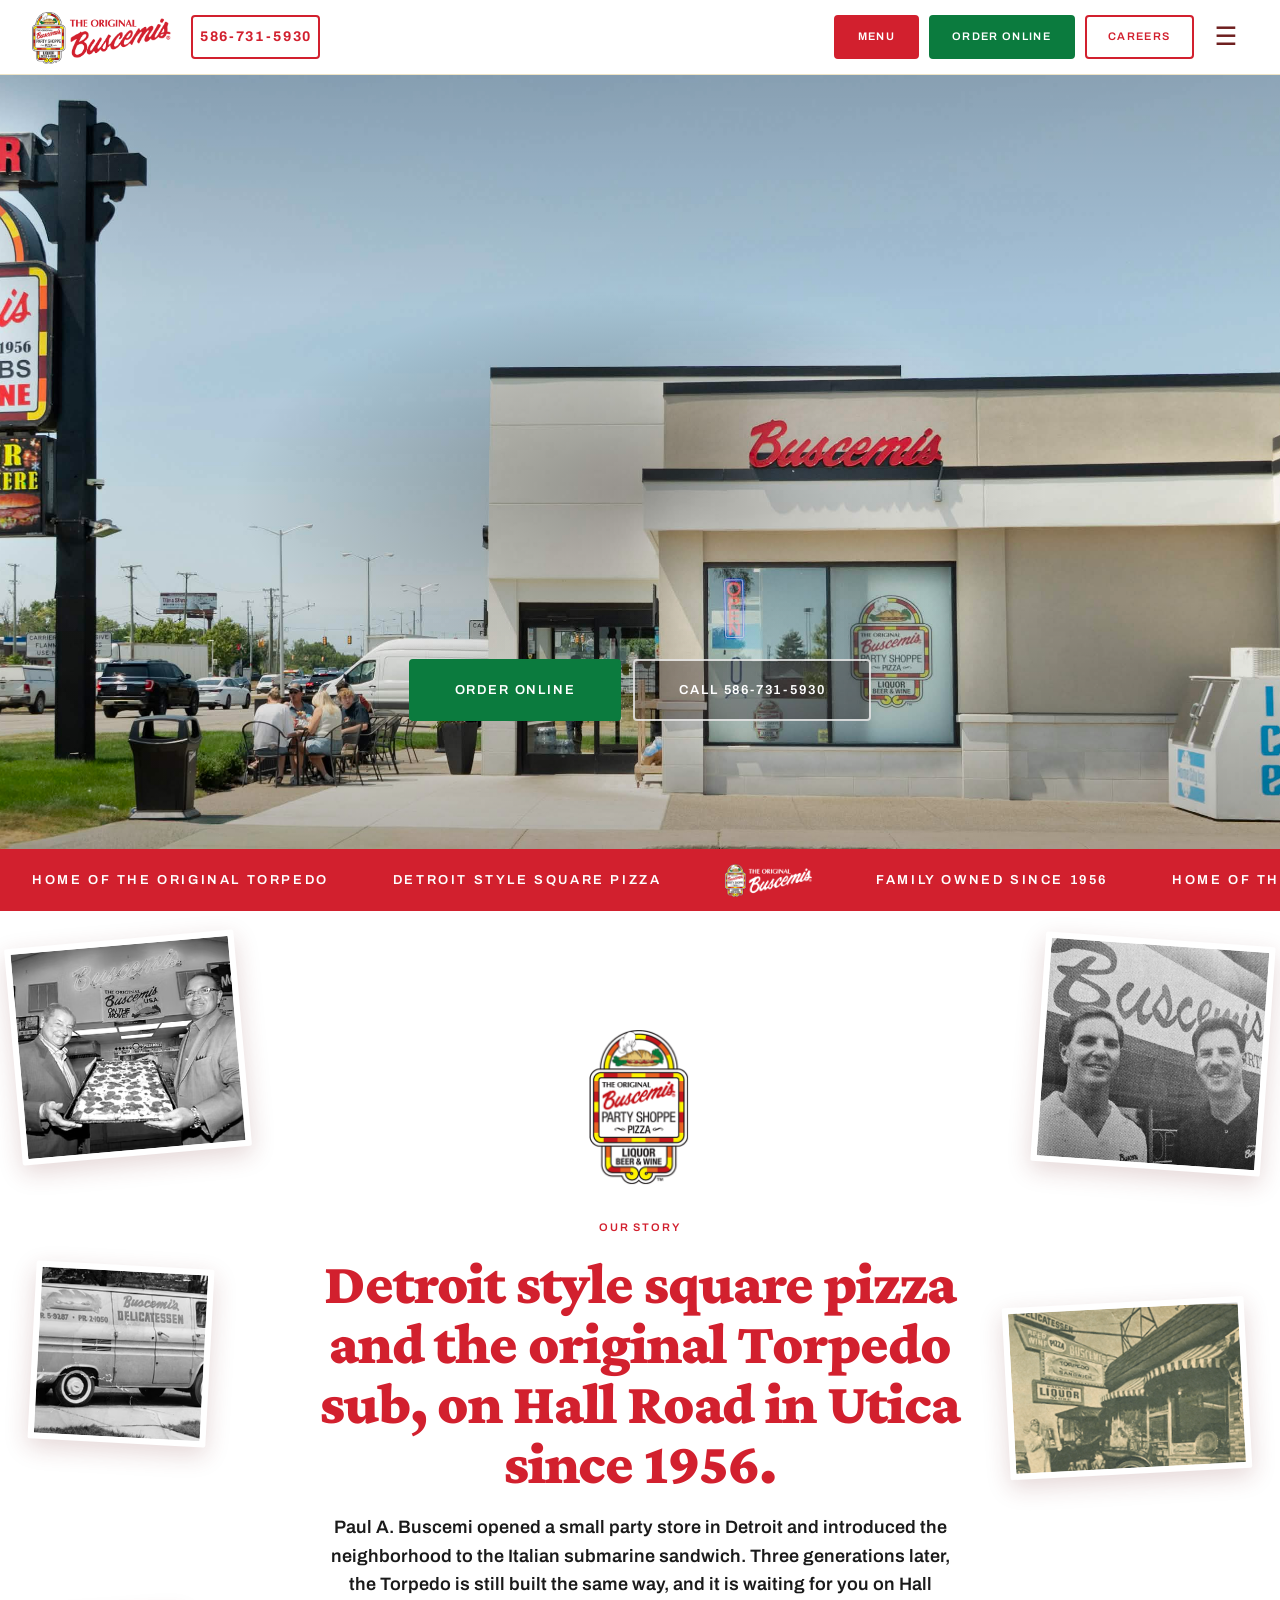
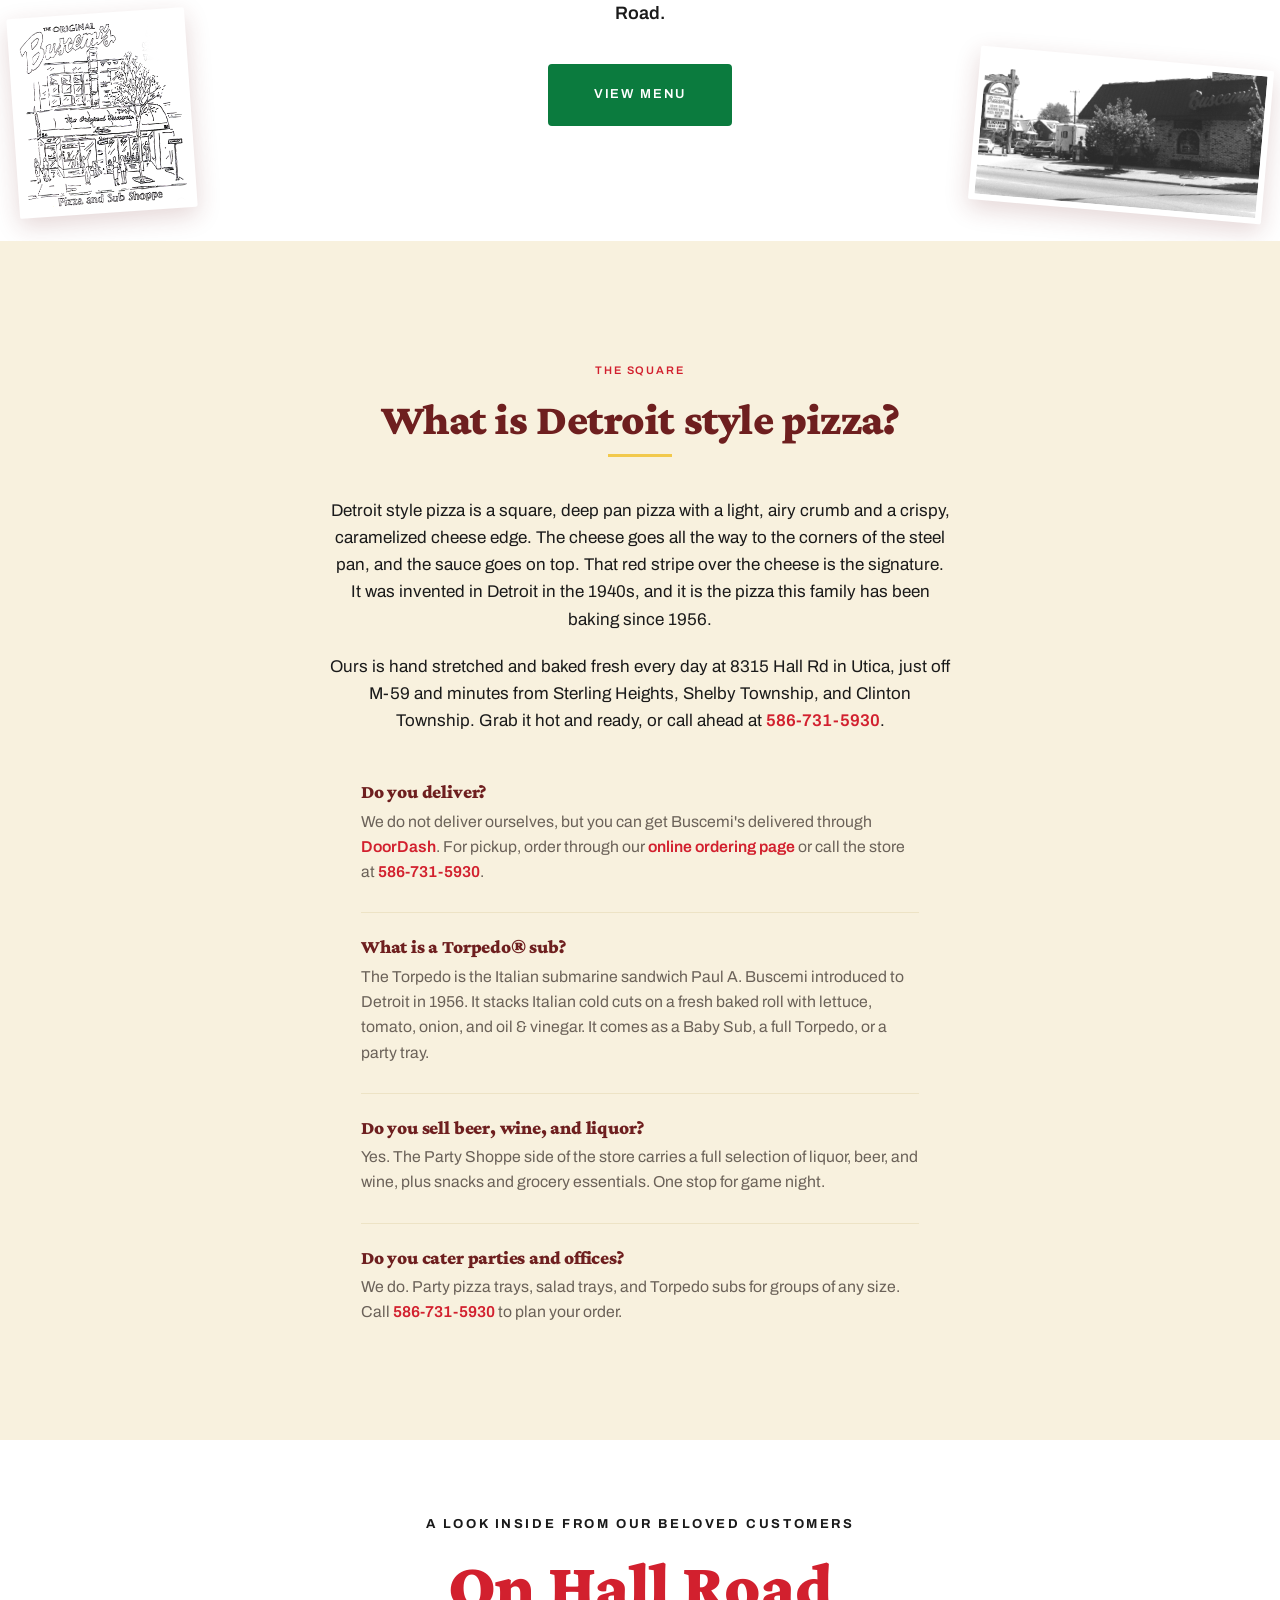
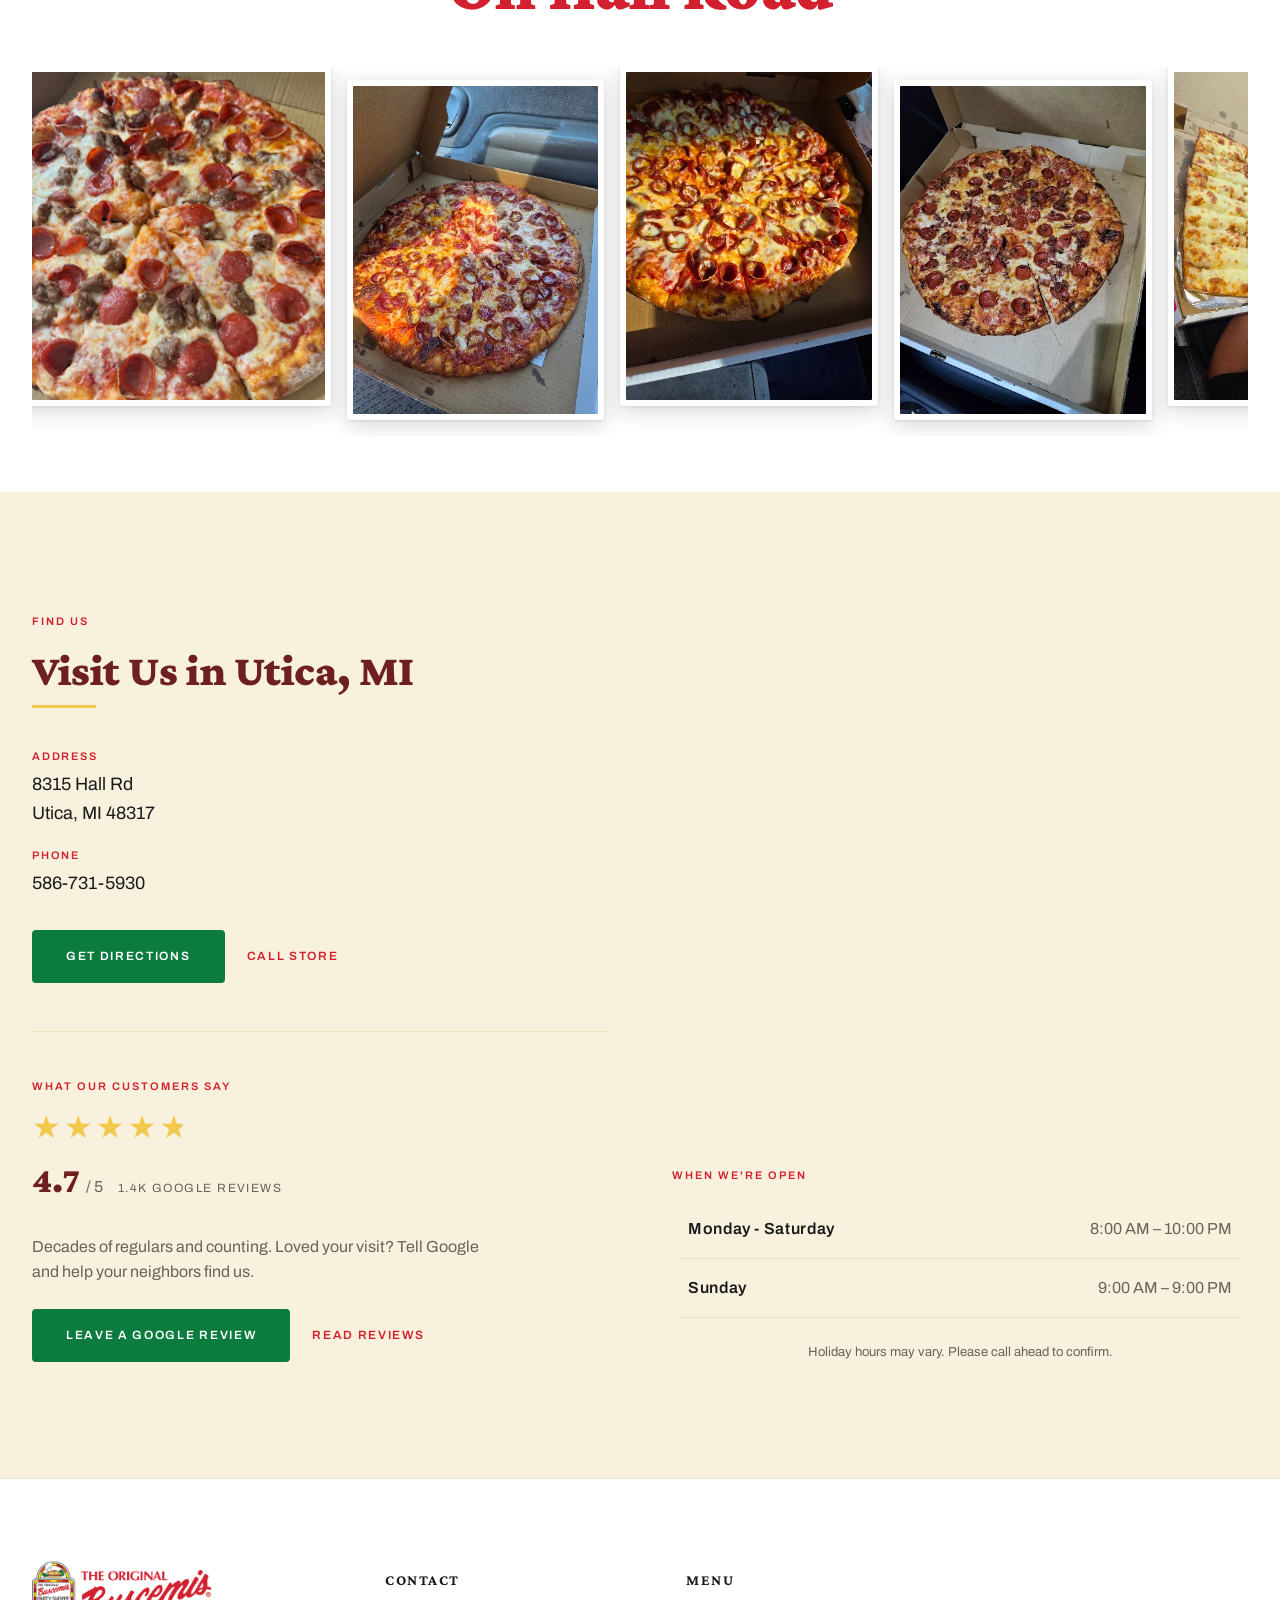
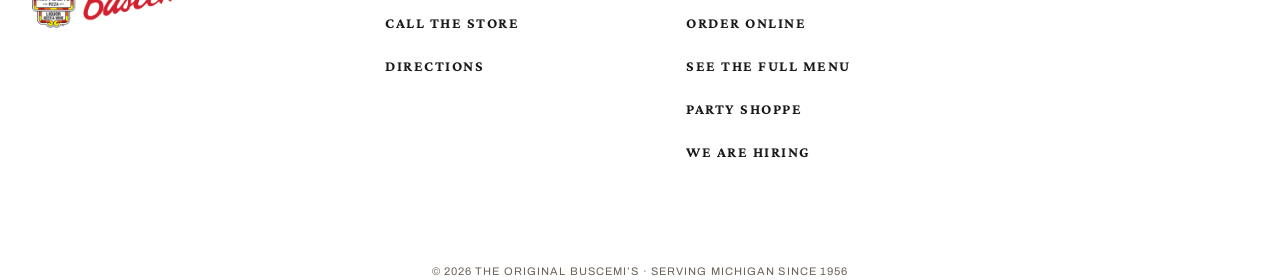
==== commit fbfbd406: "Order clicks become measurable: every Order Online link routes through /order/, a noindex turnstile " ====
--- a/index.html
+++ b/index.html
@@ -90,7 +90,7 @@
       </div>
       <div class="site-header__actions">
         <a class="btn btn--primary" href="menu/">Menu</a>
-        <a class="btn btn--green" href="https://www.snappyeats.com/Order/menudetail.aspx?restaurantID=3714#!/category/" target="_blank" rel="noopener">Order Online</a>
+        <a class="btn btn--green" href="order/" target="_blank" rel="noopener">Order Online</a>
         <a class="btn btn--outline site-header__careers" href="jobs/">Careers</a>
         <button class="site-header__burger" type="button" data-nav-toggle aria-expanded="false" aria-controls="nav-panel" aria-label="Open navigation">&#9776;</button>
       </div>
@@ -108,7 +108,7 @@
         <li><a href="#visit" data-nav-link>Visit</a></li>
         <li><a href="#hours" data-nav-link>Hours</a></li>
         <li><a href="#reviews" data-nav-link>Reviews</a></li>
-        <li><a href="https://www.snappyeats.com/Order/menudetail.aspx?restaurantID=3714#!/category/" target="_blank" rel="noopener">Order Online</a></li>
+        <li><a href="order/" target="_blank" rel="noopener">Order Online</a></li>
       </ul>
       <p class="nav-panel__meta">8315 Hall Rd &middot; Utica, MI 48317 &middot; <a href="tel:+15867315930">586-731-5930</a></p>
     </nav>
@@ -120,7 +120,7 @@
     <div class="hero__media"><picture><source media="(max-width: 640px)" srcset="assets/hero-mobile.jpg" width="1140" height="1536"><img src="assets/hero.jpg" alt="The Original Buscemi&#39;s Utica Hall Road" width="3255" height="1536" fetchpriority="high"></picture></div>
     <div class="container hero__inner">
       <div class="hero__actions">
-        <a class="btn btn--green btn--lg" href="https://www.snappyeats.com/Order/menudetail.aspx?restaurantID=3714#!/category/" target="_blank" rel="noopener">Order Online</a>
+        <a class="btn btn--green btn--lg" href="order/" target="_blank" rel="noopener">Order Online</a>
         <a class="btn btn--on-dark btn--lg" href="tel:+15867315930">Call 586-731-5930</a>
       </div>
     </div>
@@ -199,7 +199,7 @@
 
       <div class="faq">
         <h3 class="faq__q">Do you deliver?</h3>
-        <p class="faq__a">We do not deliver ourselves, but you can get Buscemi's delivered through <a href="https://www.doordash.com/store/the-original-buscemis-utica-562241/755931/" target="_blank" rel="noopener">DoorDash</a>. For pickup, order through our <a href="https://www.snappyeats.com/Order/menudetail.aspx?restaurantID=3714#!/category/" target="_blank" rel="noopener">online ordering page</a> or call the store at <a href="tel:+15867315930">586-731-5930</a>.</p>
+        <p class="faq__a">We do not deliver ourselves, but you can get Buscemi's delivered through <a href="https://www.doordash.com/store/the-original-buscemis-utica-562241/755931/" target="_blank" rel="noopener">DoorDash</a>. For pickup, order through our <a href="order/" target="_blank" rel="noopener">online ordering page</a> or call the store at <a href="tel:+15867315930">586-731-5930</a>.</p>
 
         <h3 class="faq__q">What is a Torpedo&reg; sub?</h3>
         <p class="faq__a">The Torpedo is the Italian submarine sandwich Paul A. Buscemi introduced to Detroit in 1956. It stacks Italian cold cuts on a fresh baked roll with lettuce, tomato, onion, and oil &amp; vinegar. It comes as a Baby Sub, a full Torpedo, or a party tray.</p>
@@ -321,7 +321,7 @@
         <div class="site-footer__col">
           <h2><a href="menu/">Menu</a></h2>
           <ul>
-            <li><a href="https://www.snappyeats.com/Order/menudetail.aspx?restaurantID=3714#!/category/" target="_blank" rel="noopener">Order Online</a></li>
+            <li><a href="order/" target="_blank" rel="noopener">Order Online</a></li>
             <li><a href="menu/">See the full menu</a></li>
             <li><a href="party-shoppe/">Party Shoppe</a></li>
             <li><a href="jobs/">We are hiring</a></li>
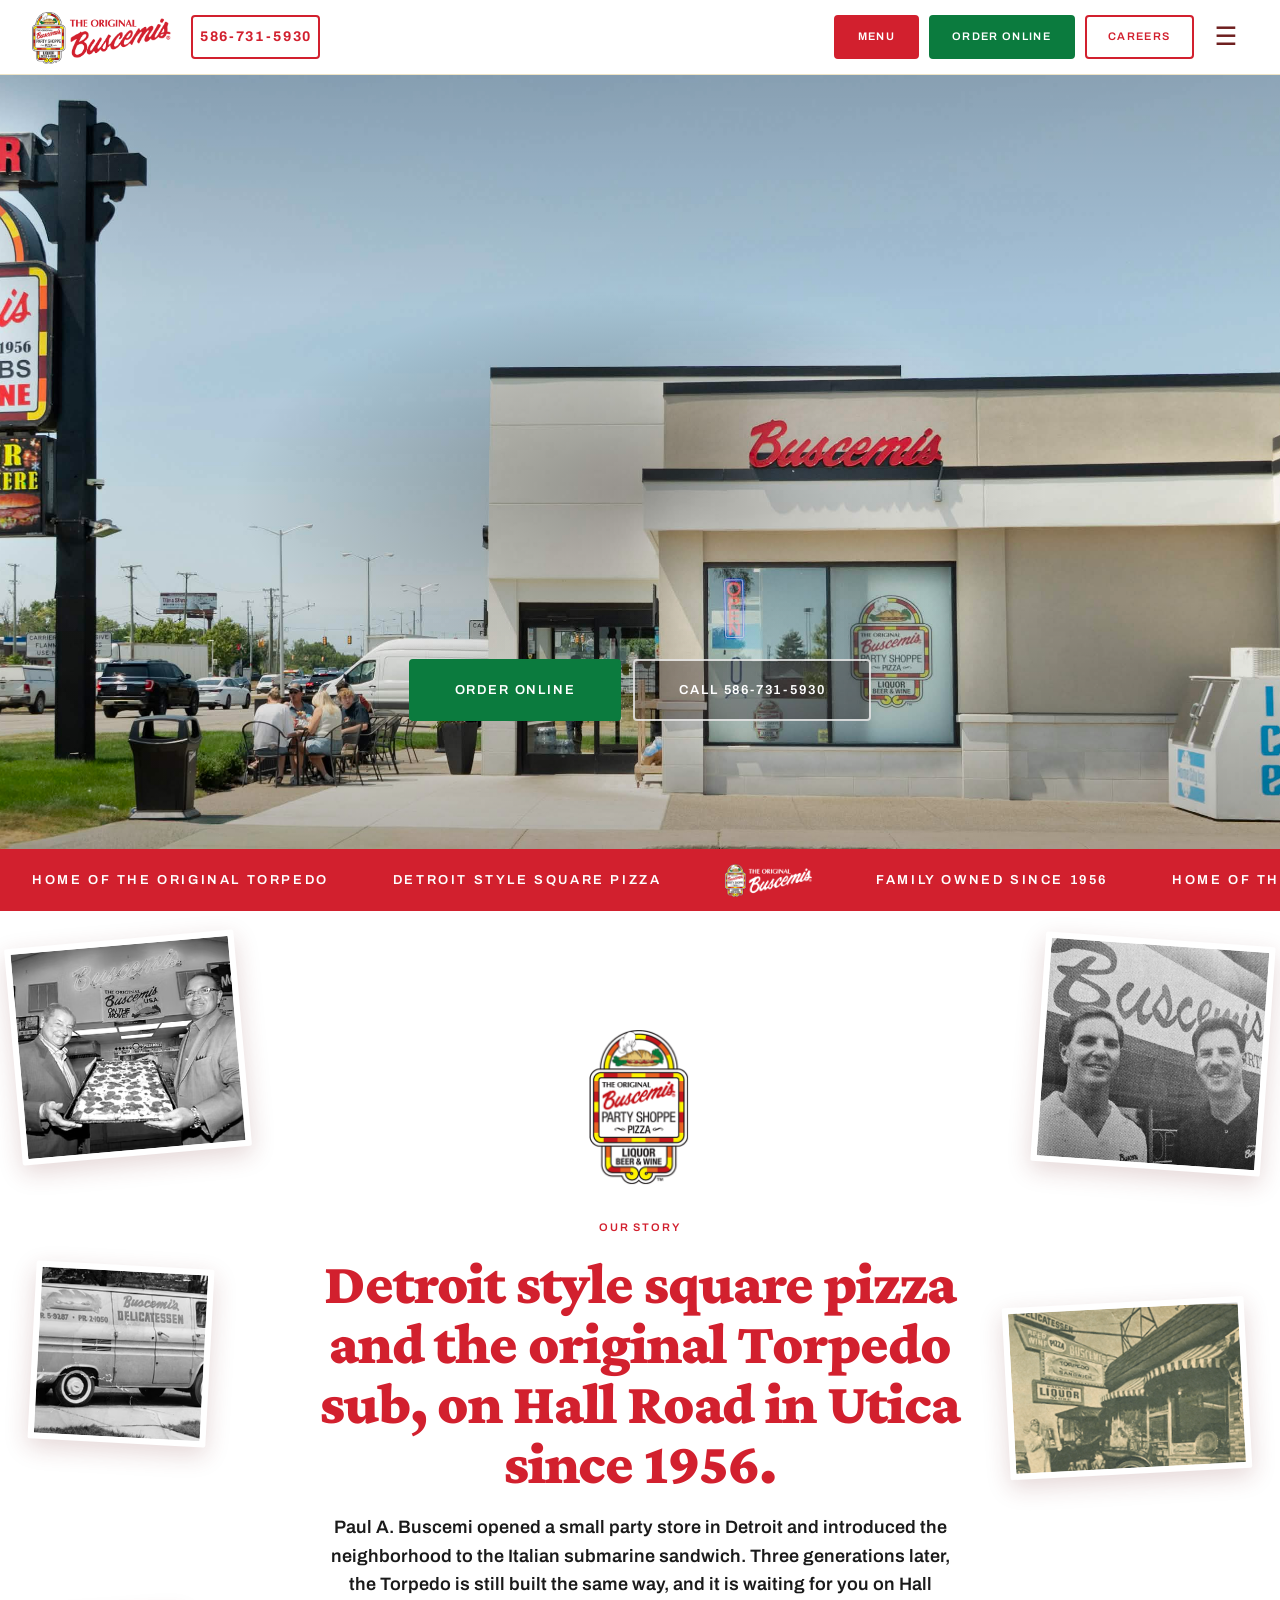
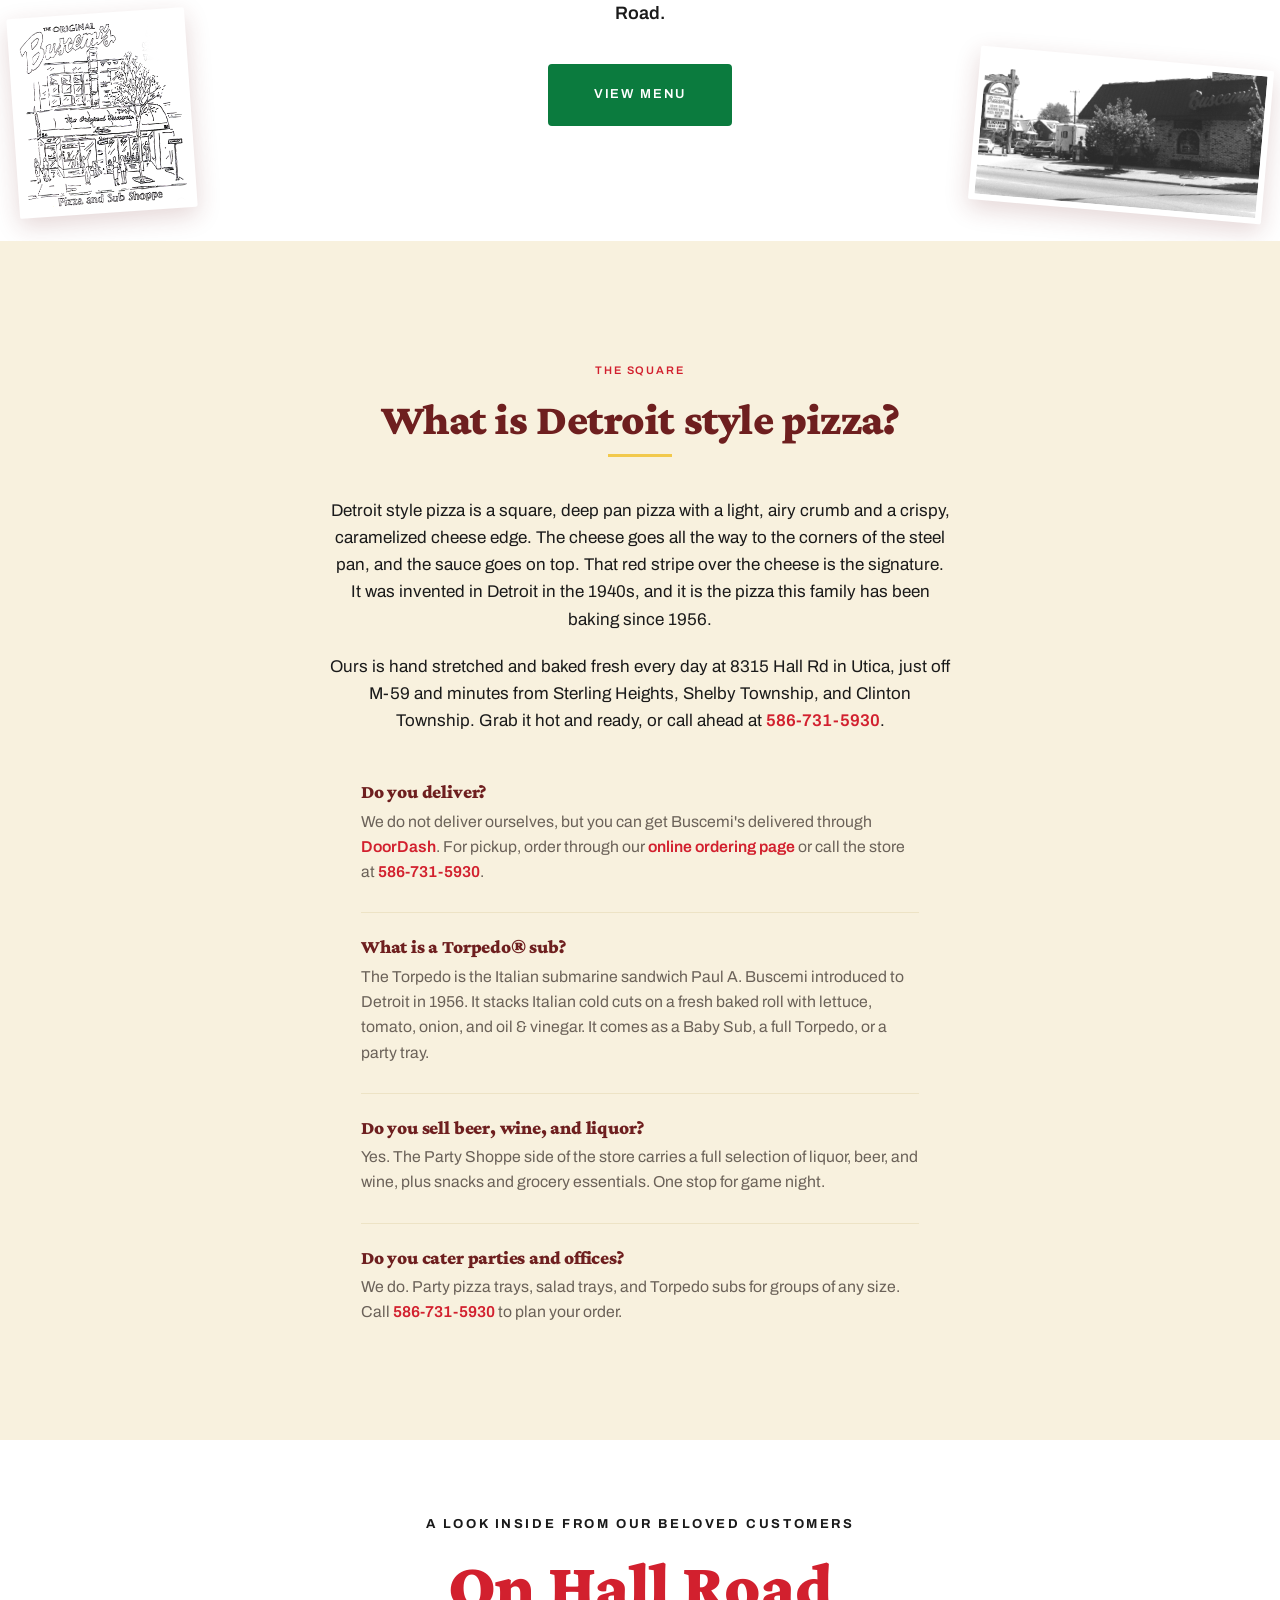
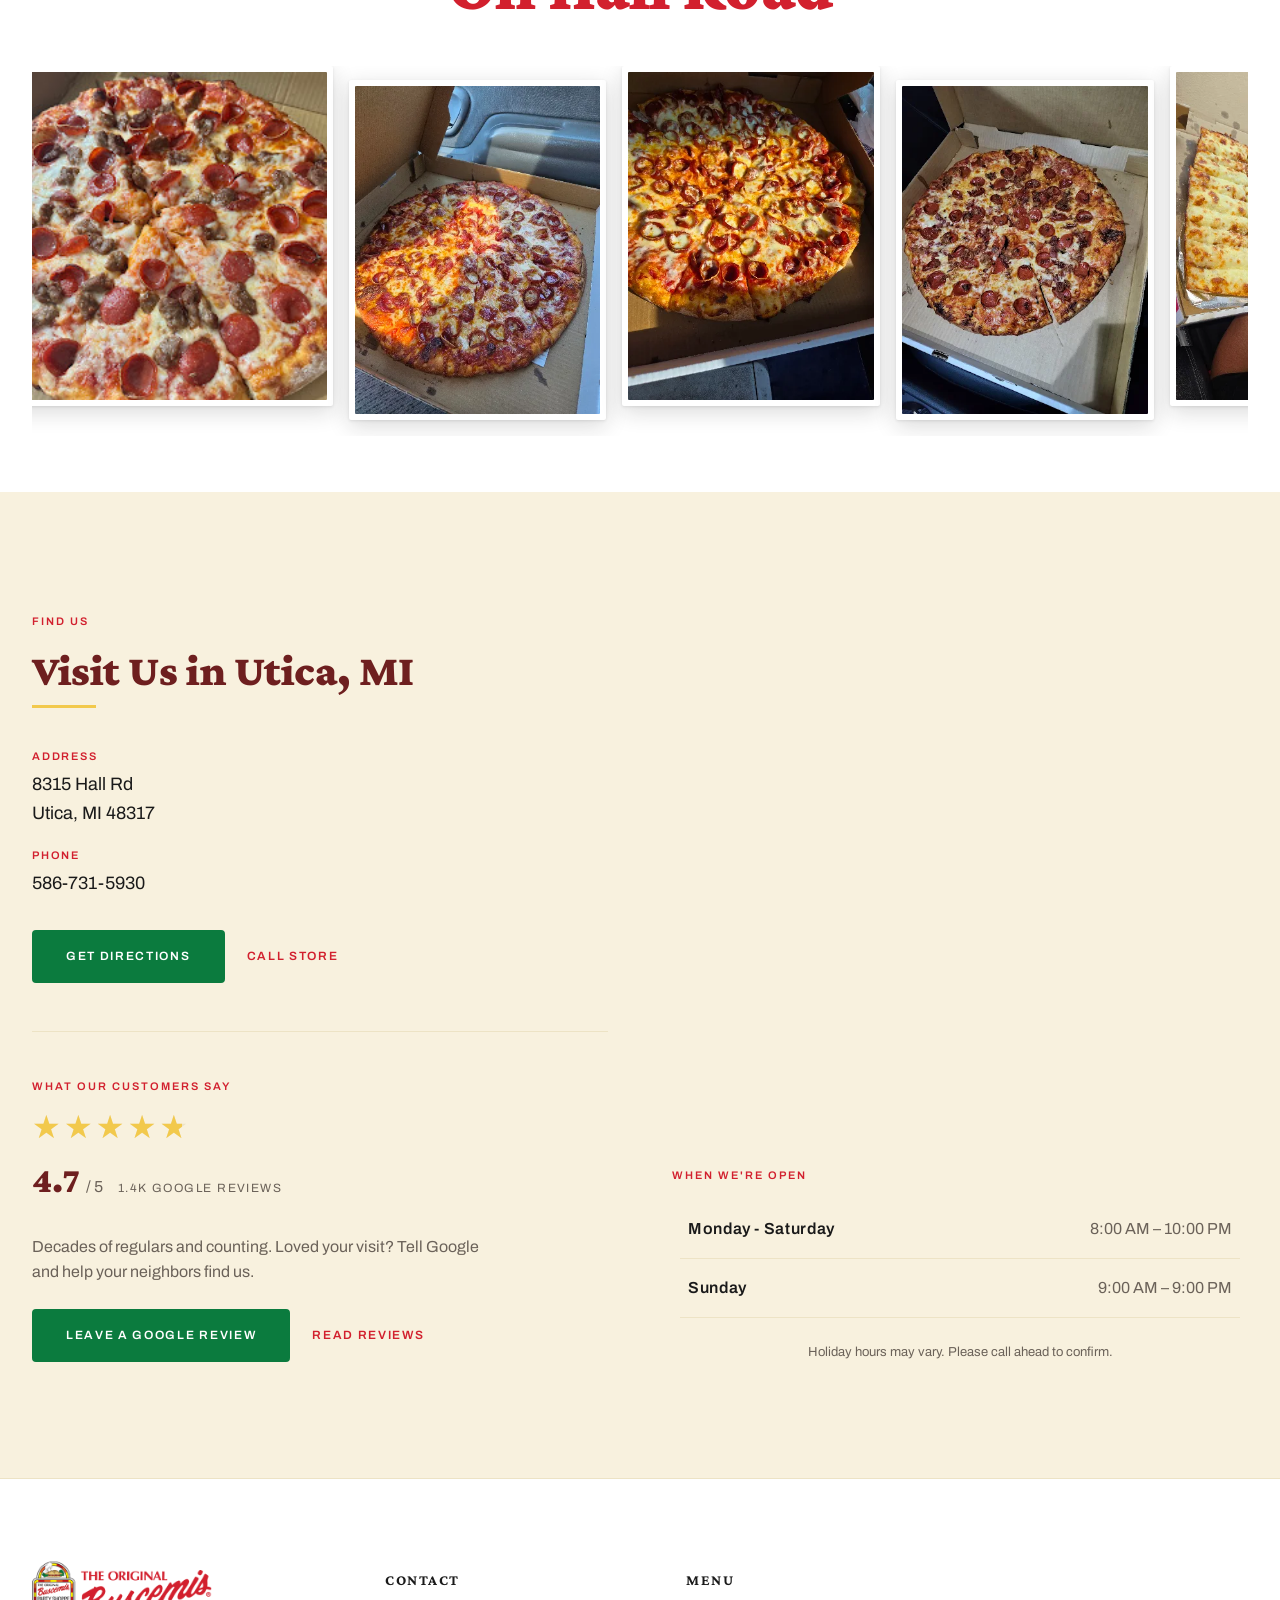
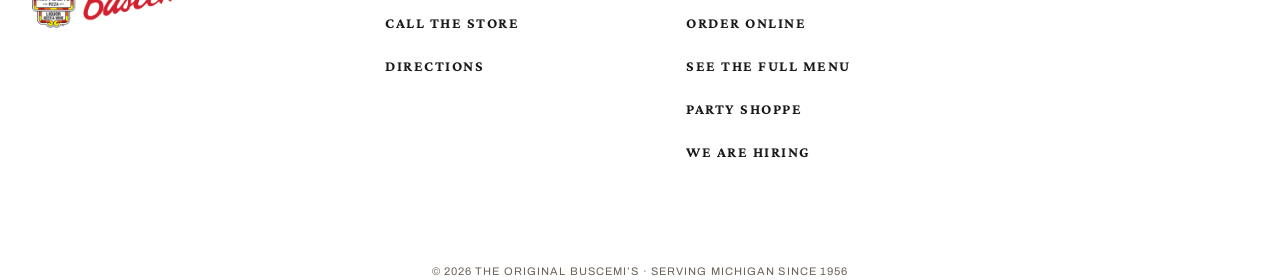
==== commit 72ab21a9: "Delivery and review clicks become measurable through /delivery/ and /review/ turnstiles Co-Authored-" ====
--- a/index.html
+++ b/index.html
@@ -199,7 +199,7 @@
 
       <div class="faq">
         <h3 class="faq__q">Do you deliver?</h3>
-        <p class="faq__a">We do not deliver ourselves, but you can get Buscemi's delivered through <a href="https://www.doordash.com/store/the-original-buscemis-utica-562241/755931/" target="_blank" rel="noopener">DoorDash</a>. For pickup, order through our <a href="order/" target="_blank" rel="noopener">online ordering page</a> or call the store at <a href="tel:+15867315930">586-731-5930</a>.</p>
+        <p class="faq__a">We do not deliver ourselves, but you can get Buscemi's delivered through <a href="delivery/" target="_blank" rel="noopener">DoorDash</a>. For pickup, order through our <a href="order/" target="_blank" rel="noopener">online ordering page</a> or call the store at <a href="tel:+15867315930">586-731-5930</a>.</p>
 
         <h3 class="faq__q">What is a Torpedo&reg; sub?</h3>
         <p class="faq__a">The Torpedo is the Italian submarine sandwich Paul A. Buscemi introduced to Detroit in 1956. It stacks Italian cold cuts on a fresh baked roll with lettuce, tomato, onion, and oil &amp; vinegar. It comes as a Baby Sub, a full Torpedo, or a party tray.</p>
@@ -275,7 +275,7 @@
           </div>
           <p class="reviews__copy">Decades of regulars and counting. Loved your visit? Tell Google and help your neighbors find us.</p>
           <div class="reviews__actions">
-            <a class="btn btn--primary" href="https://g.page/r/CWoLPfAMYAl9EBM/review" target="_blank" rel="noopener">Leave a Google Review</a>
+            <a class="btn btn--primary" href="review/" target="_blank" rel="noopener">Leave a Google Review</a>
             <a class="btn btn--outline" href="https://www.google.com/maps/search/?api=1&amp;query=The+Original+Buscemis+8315+Hall+Rd+Utica+MI" target="_blank" rel="noopener">Read Reviews</a>
           </div>
         </div>
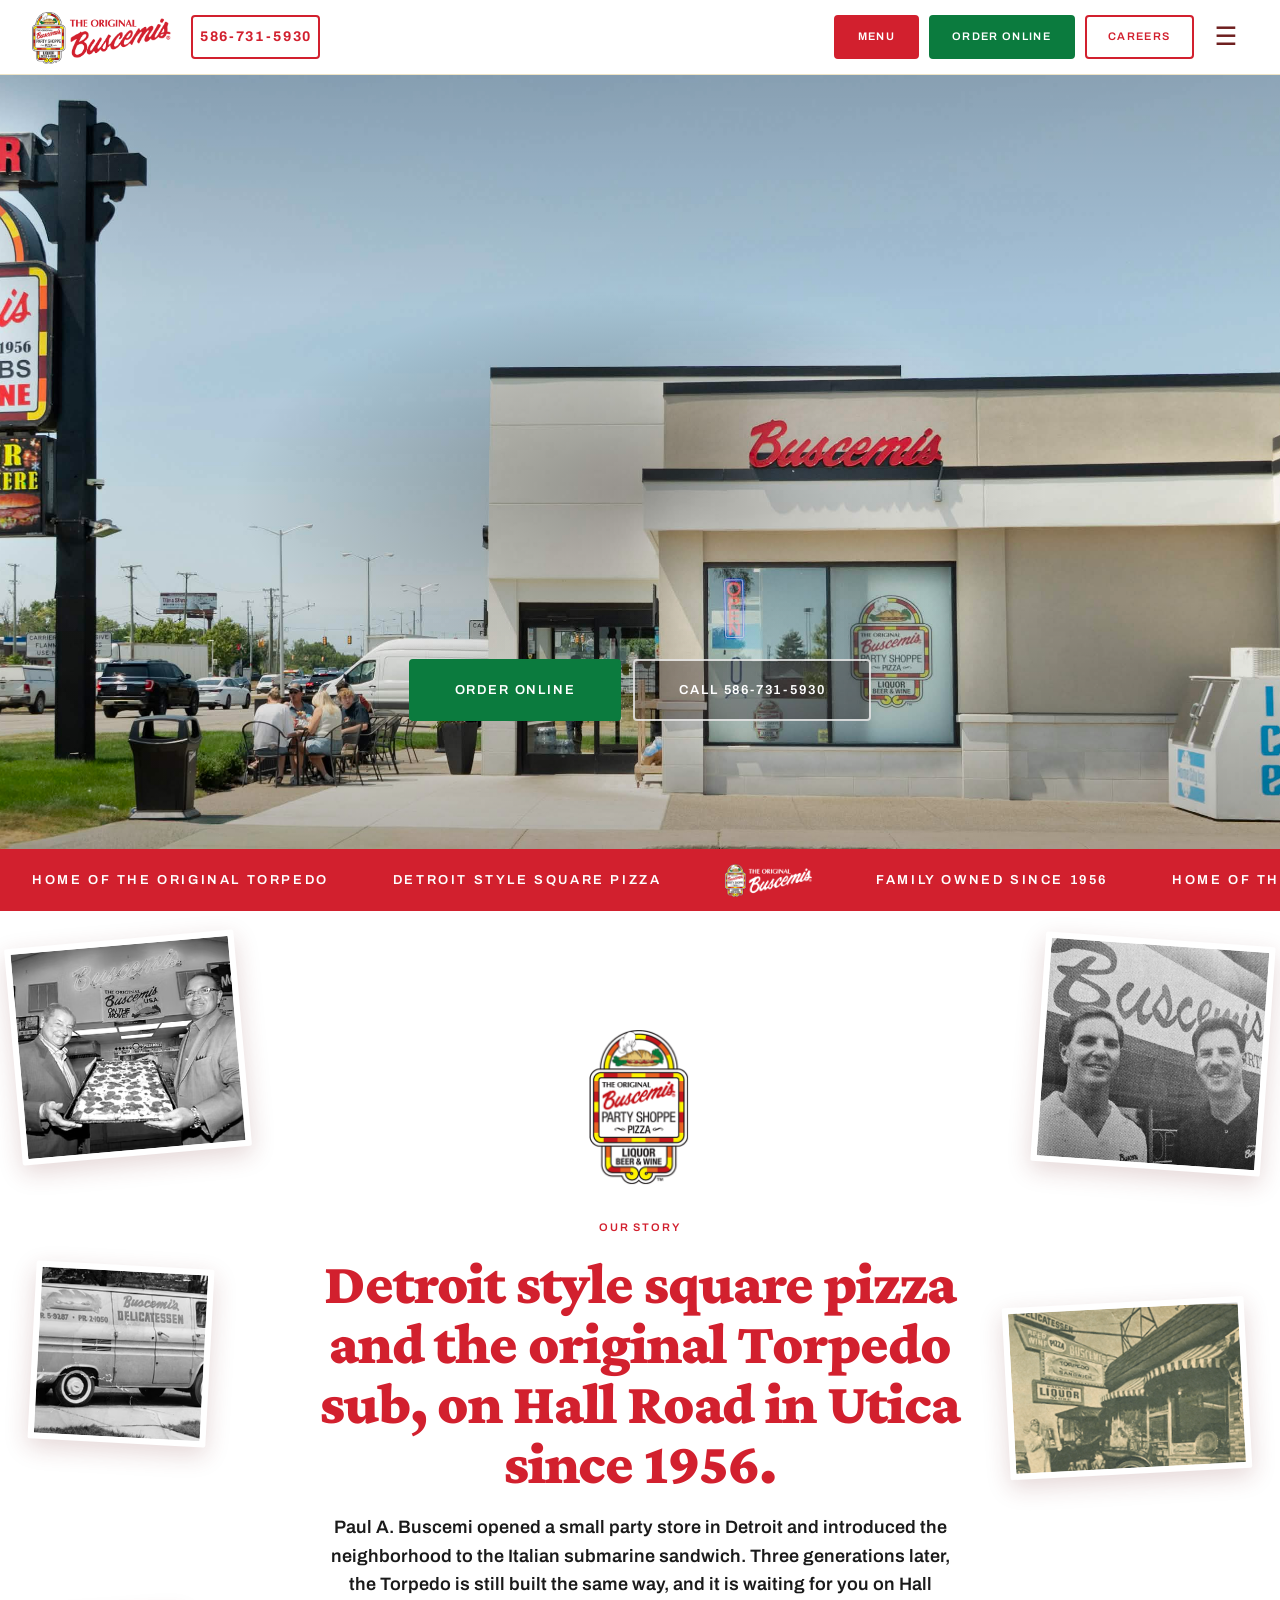
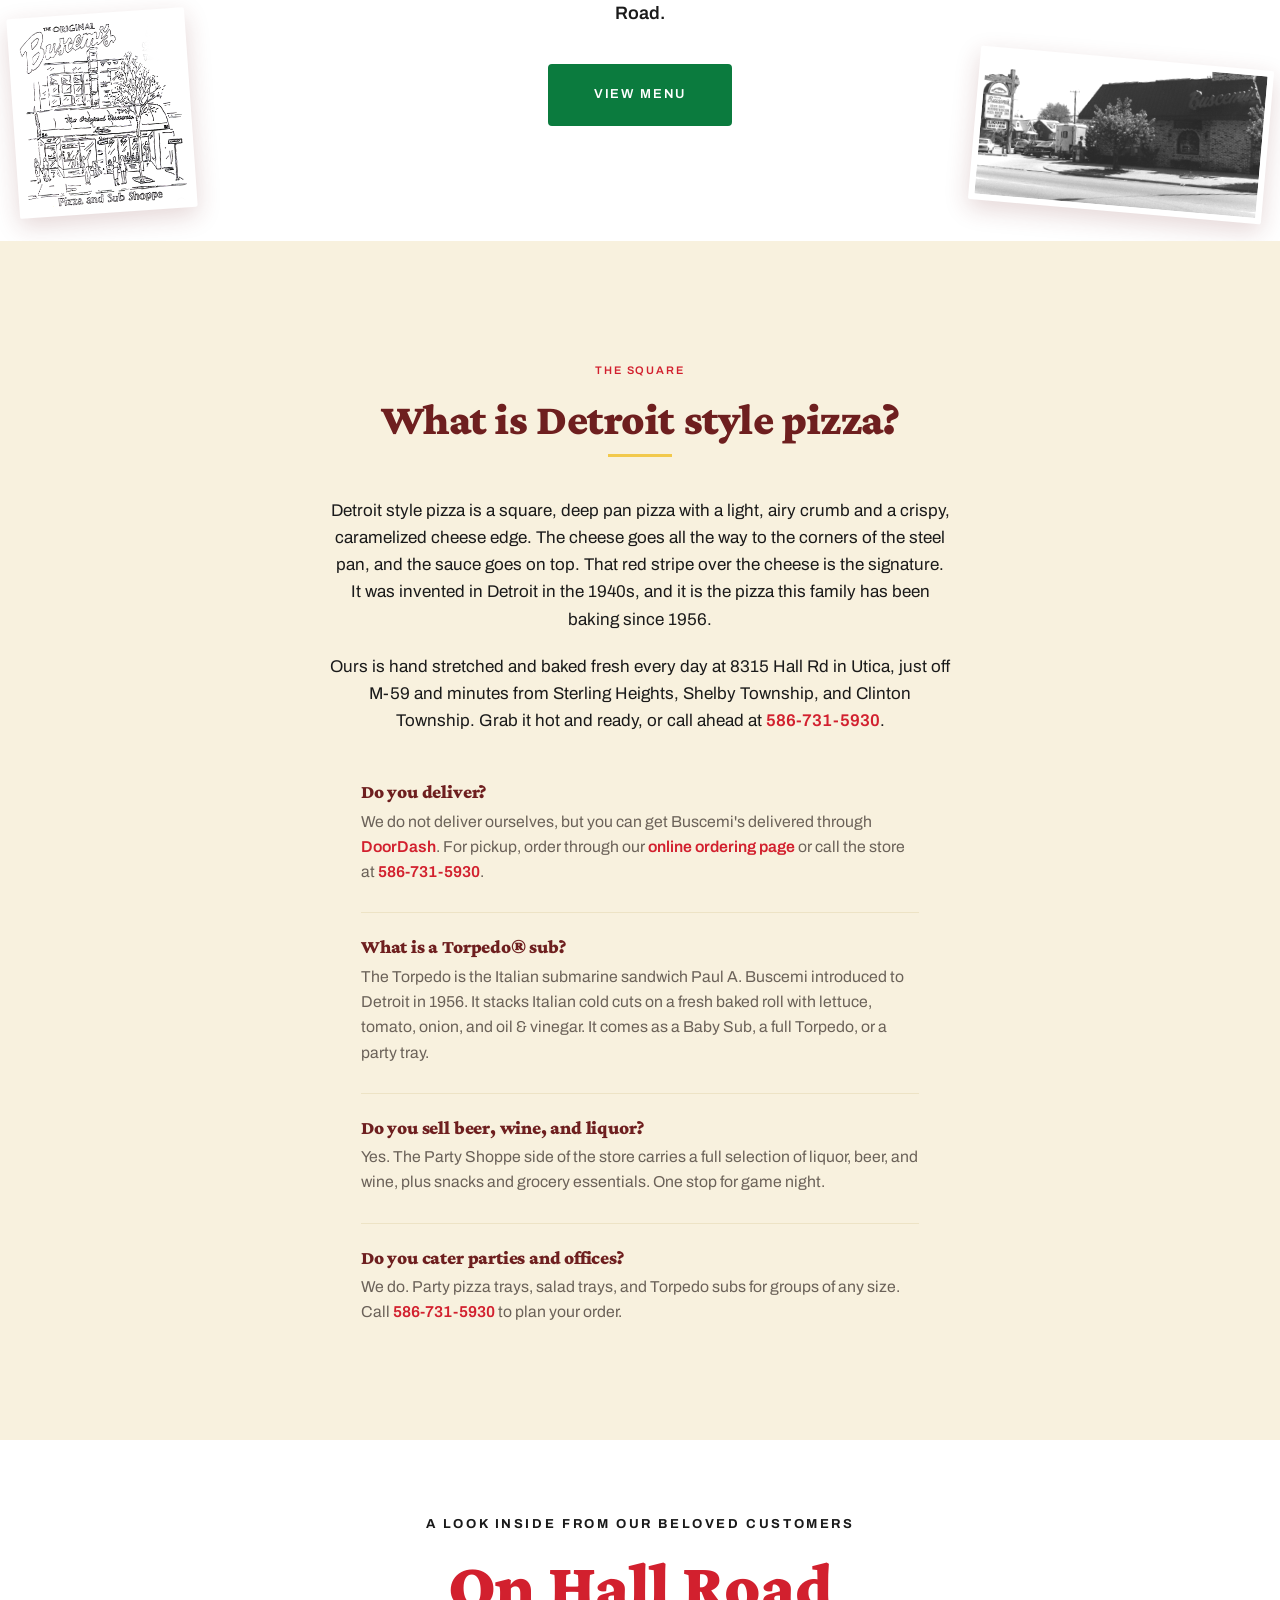
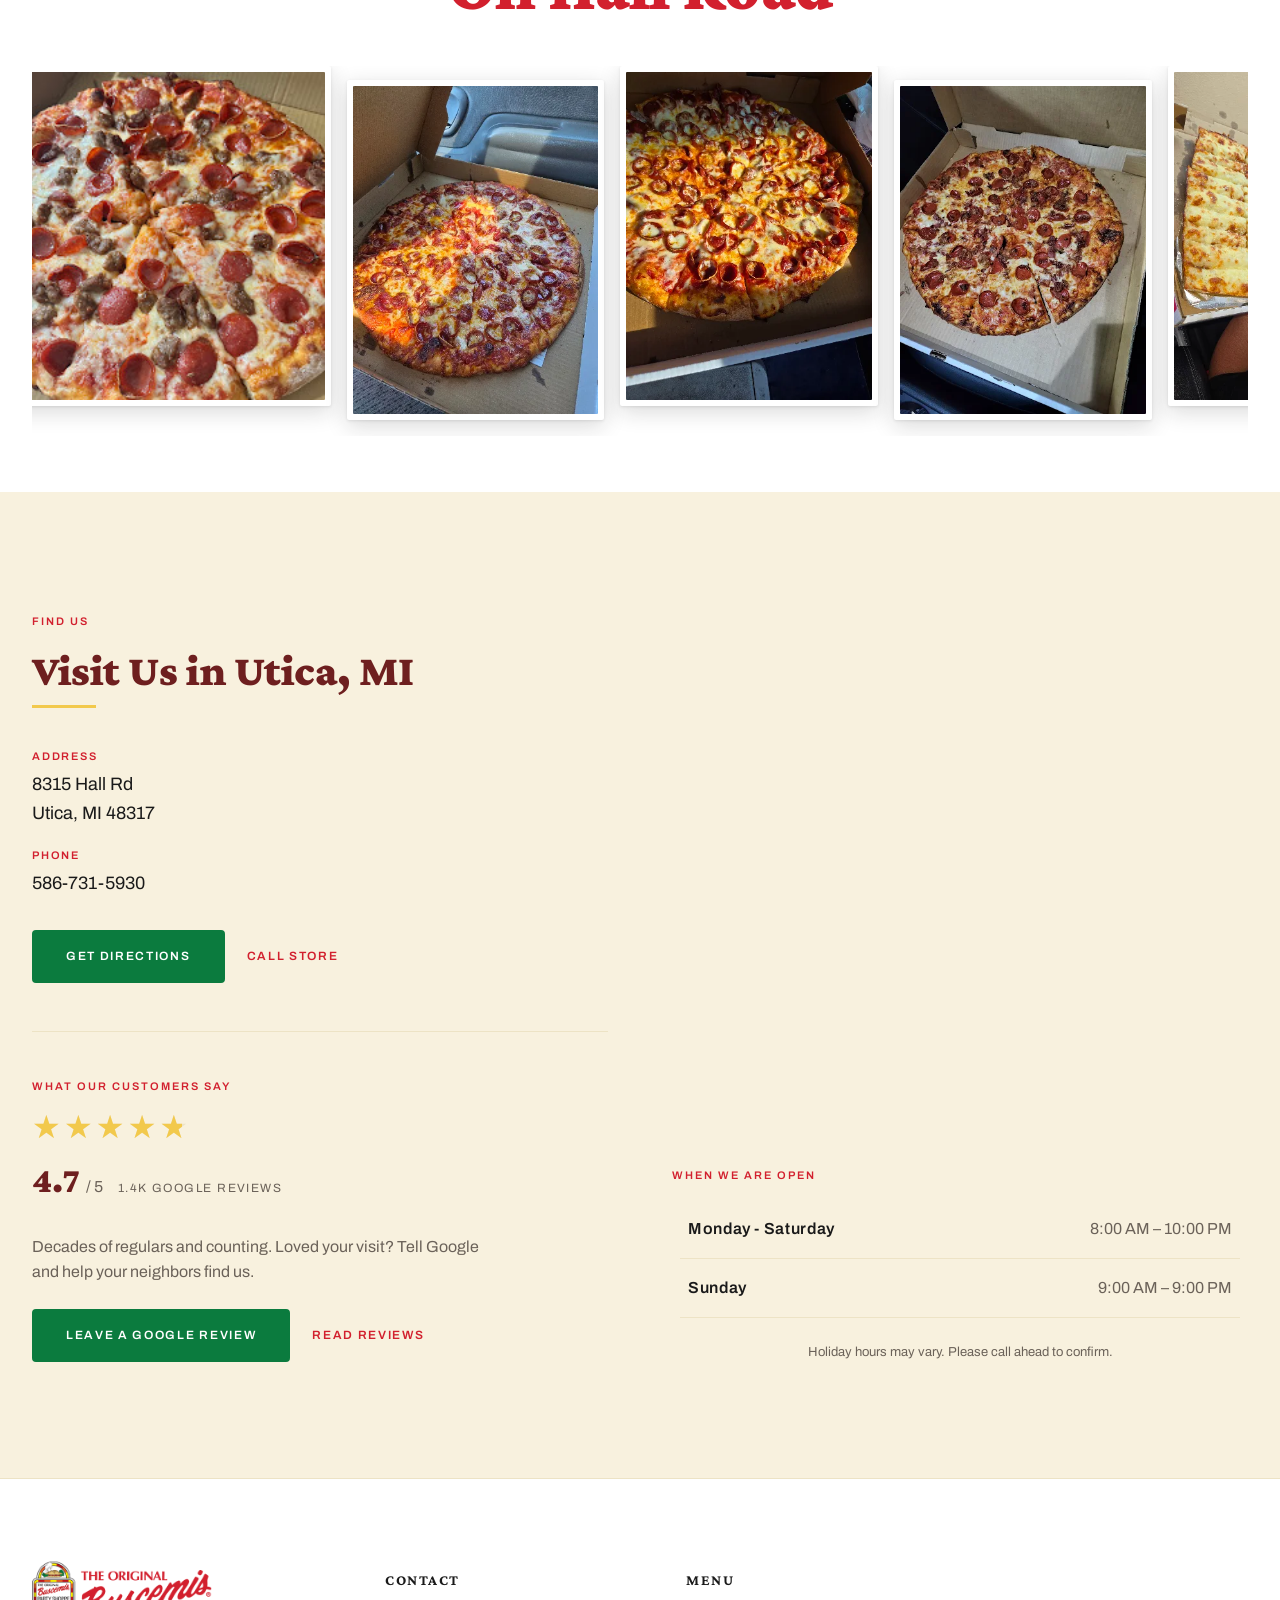
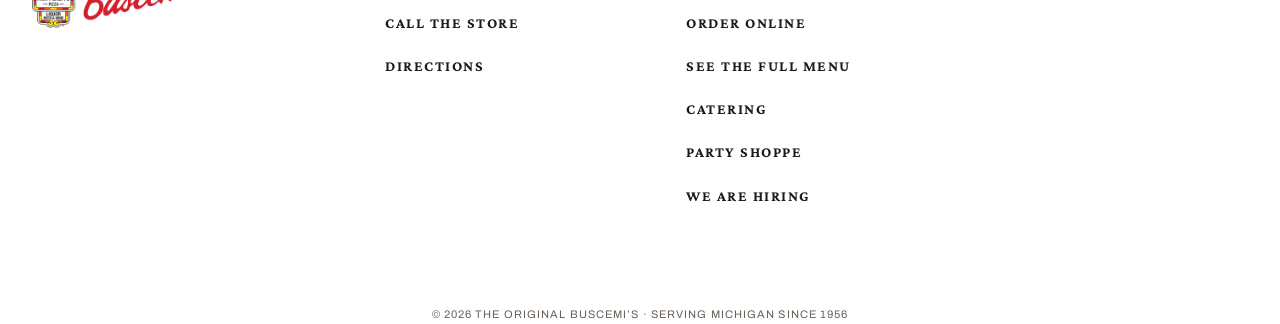
==== commit f73e50b8: "Catering page launches with call-to-plan and menu buttons The new /catering/ page targets catering s" ====
--- a/index.html
+++ b/index.html
@@ -104,6 +104,7 @@
         <li><a href="menu/">Menu</a></li>
         <li><a href="#story" data-nav-link>Our Story</a></li>
         <li><a href="party-shoppe/">Party Shoppe</a></li>
+        <li><a href="catering/">Catering</a></li>
         <li><a href="jobs/">Careers</a></li>
         <li><a href="#visit" data-nav-link>Visit</a></li>
         <li><a href="#hours" data-nav-link>Hours</a></li>
@@ -289,7 +290,7 @@
             title="Map of The Original Buscemi's Utica, Hall Road"></iframe>
         </div>
         <div class="visit__hours" id="hours">
-          <span class="eyebrow">When we're open</span>
+          <span class="eyebrow">When we are open</span>
           <table class="hours__table hours__table--left">
             <tbody>
           <tr><th scope="row">Monday - Saturday</th><td>8:00 AM &ndash; 10:00 PM</td></tr>
@@ -323,6 +324,7 @@
           <ul>
             <li><a href="order/" target="_blank" rel="noopener">Order Online</a></li>
             <li><a href="menu/">See the full menu</a></li>
+            <li><a href="catering/">Catering</a></li>
             <li><a href="party-shoppe/">Party Shoppe</a></li>
             <li><a href="jobs/">We are hiring</a></li>
           </ul>
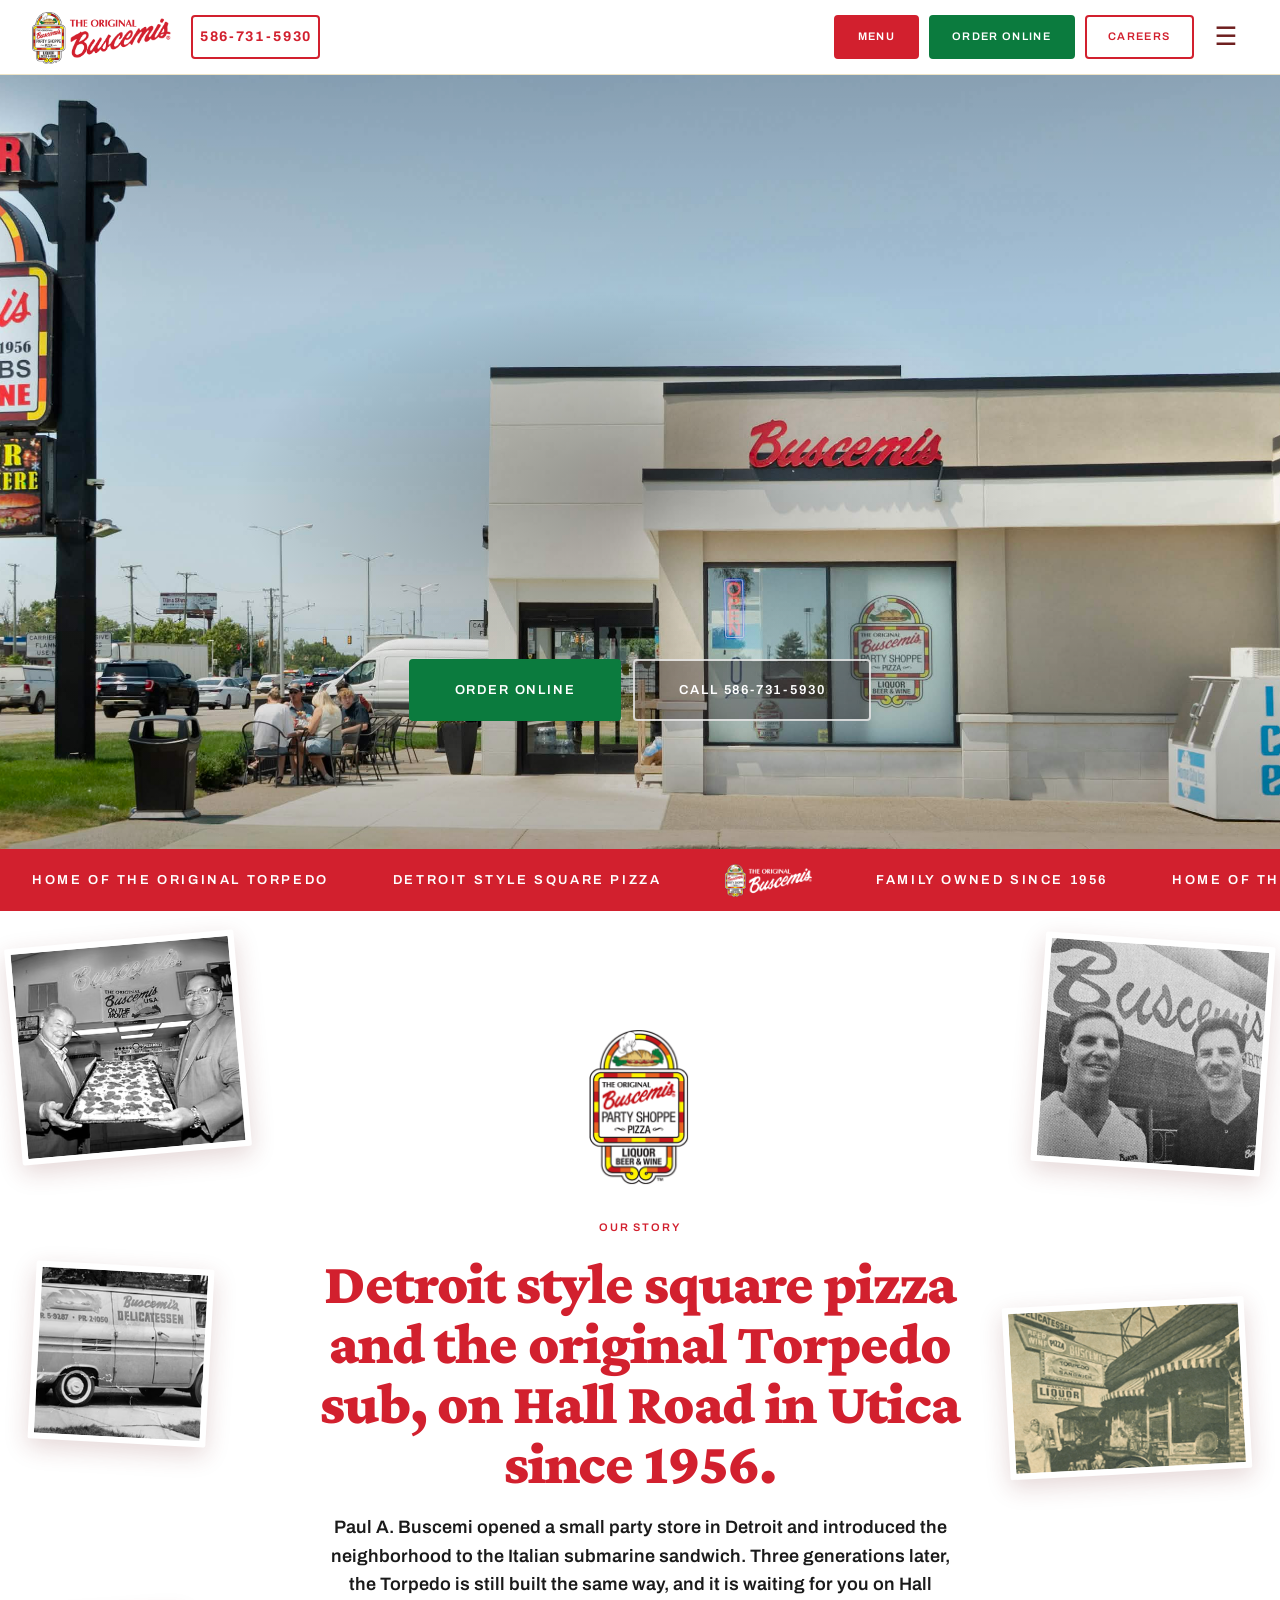
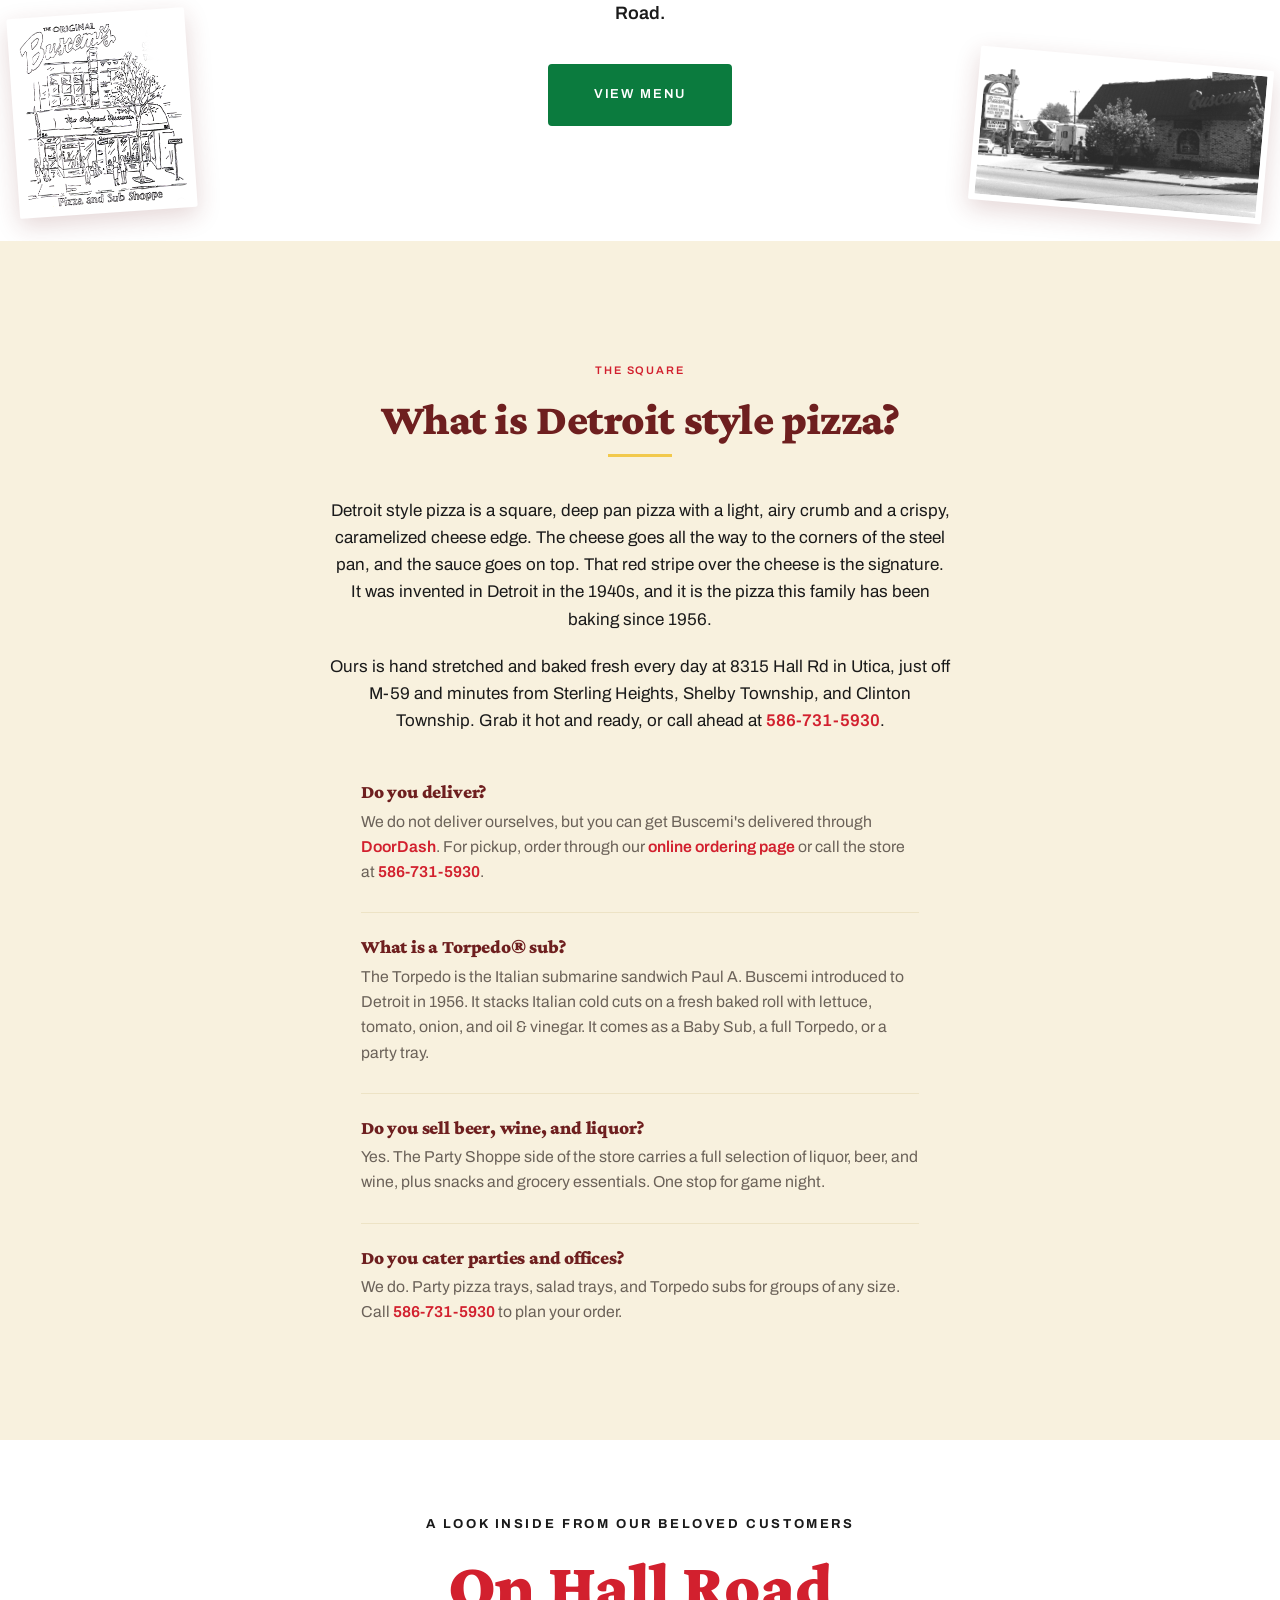
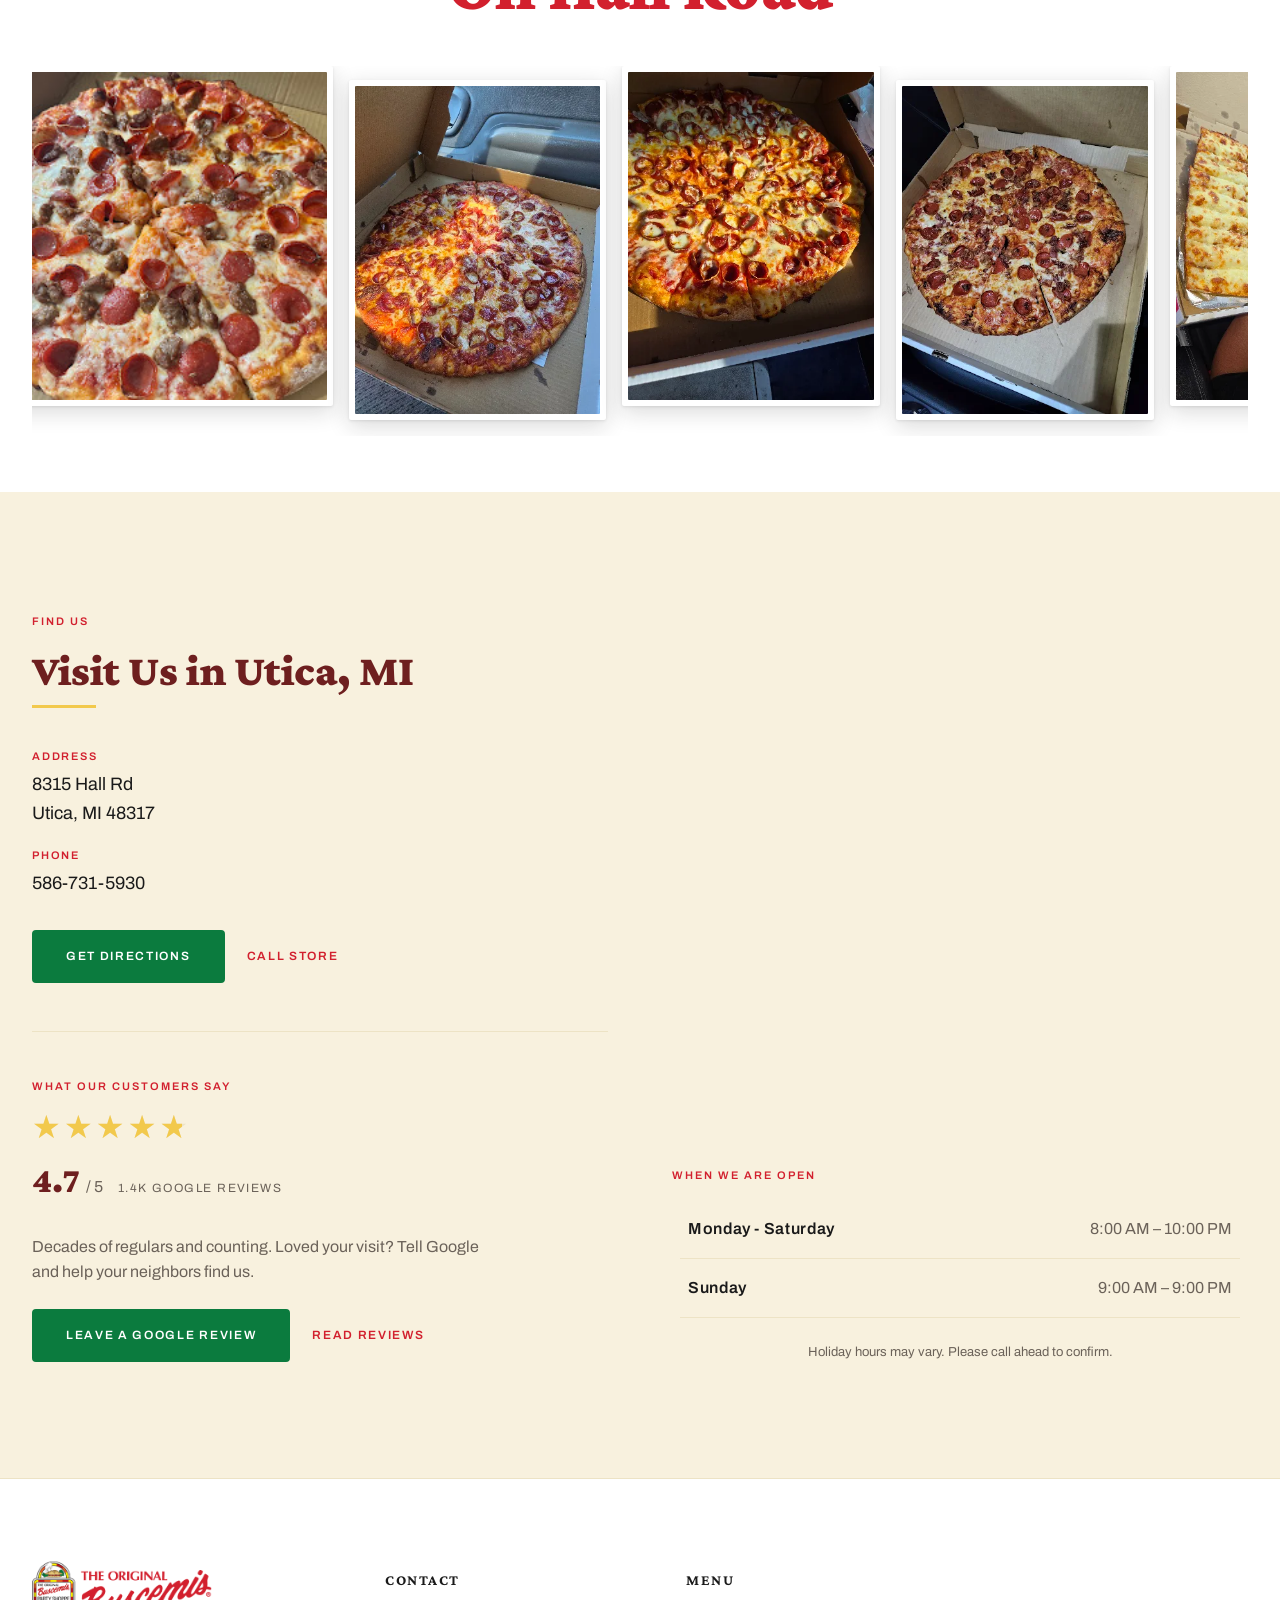
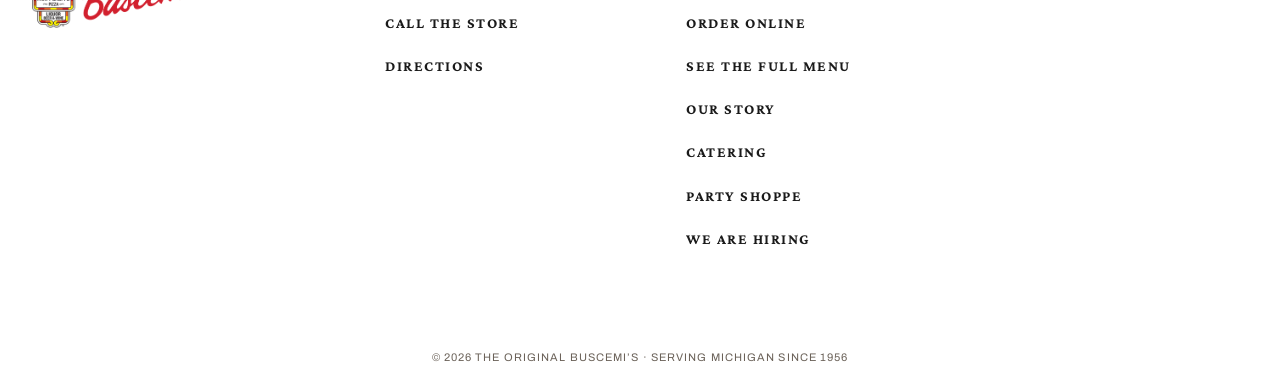
==== commit d02bf330: "Story page tells seventy years of square pizza and the Torpedo The /story/ heritage page walks the h" ====
--- a/index.html
+++ b/index.html
@@ -102,7 +102,7 @@
     <nav>
       <ul class="nav-panel__list">
         <li><a href="menu/">Menu</a></li>
-        <li><a href="#story" data-nav-link>Our Story</a></li>
+        <li><a href="story/">Our Story</a></li>
         <li><a href="party-shoppe/">Party Shoppe</a></li>
         <li><a href="catering/">Catering</a></li>
         <li><a href="jobs/">Careers</a></li>
@@ -324,6 +324,7 @@
           <ul>
             <li><a href="order/" target="_blank" rel="noopener">Order Online</a></li>
             <li><a href="menu/">See the full menu</a></li>
+            <li><a href="story/">Our Story</a></li>
             <li><a href="catering/">Catering</a></li>
             <li><a href="party-shoppe/">Party Shoppe</a></li>
             <li><a href="jobs/">We are hiring</a></li>
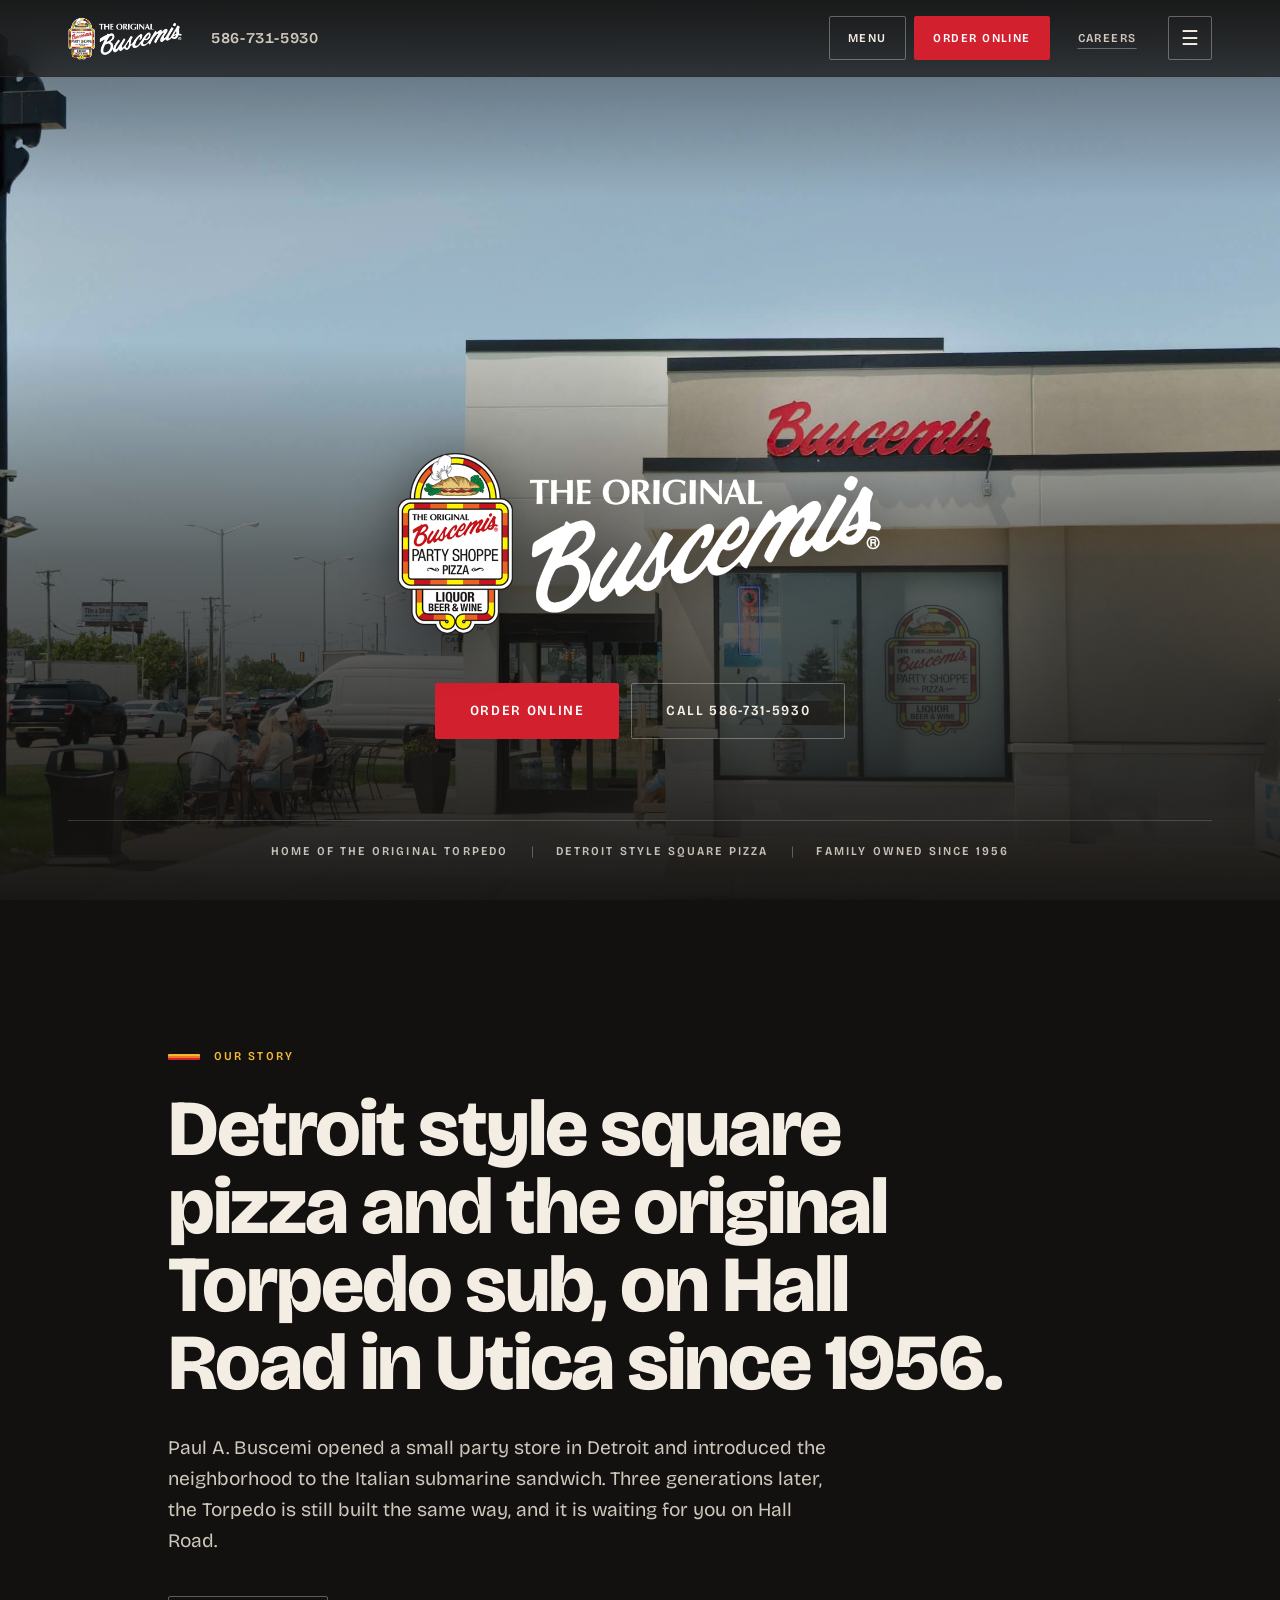
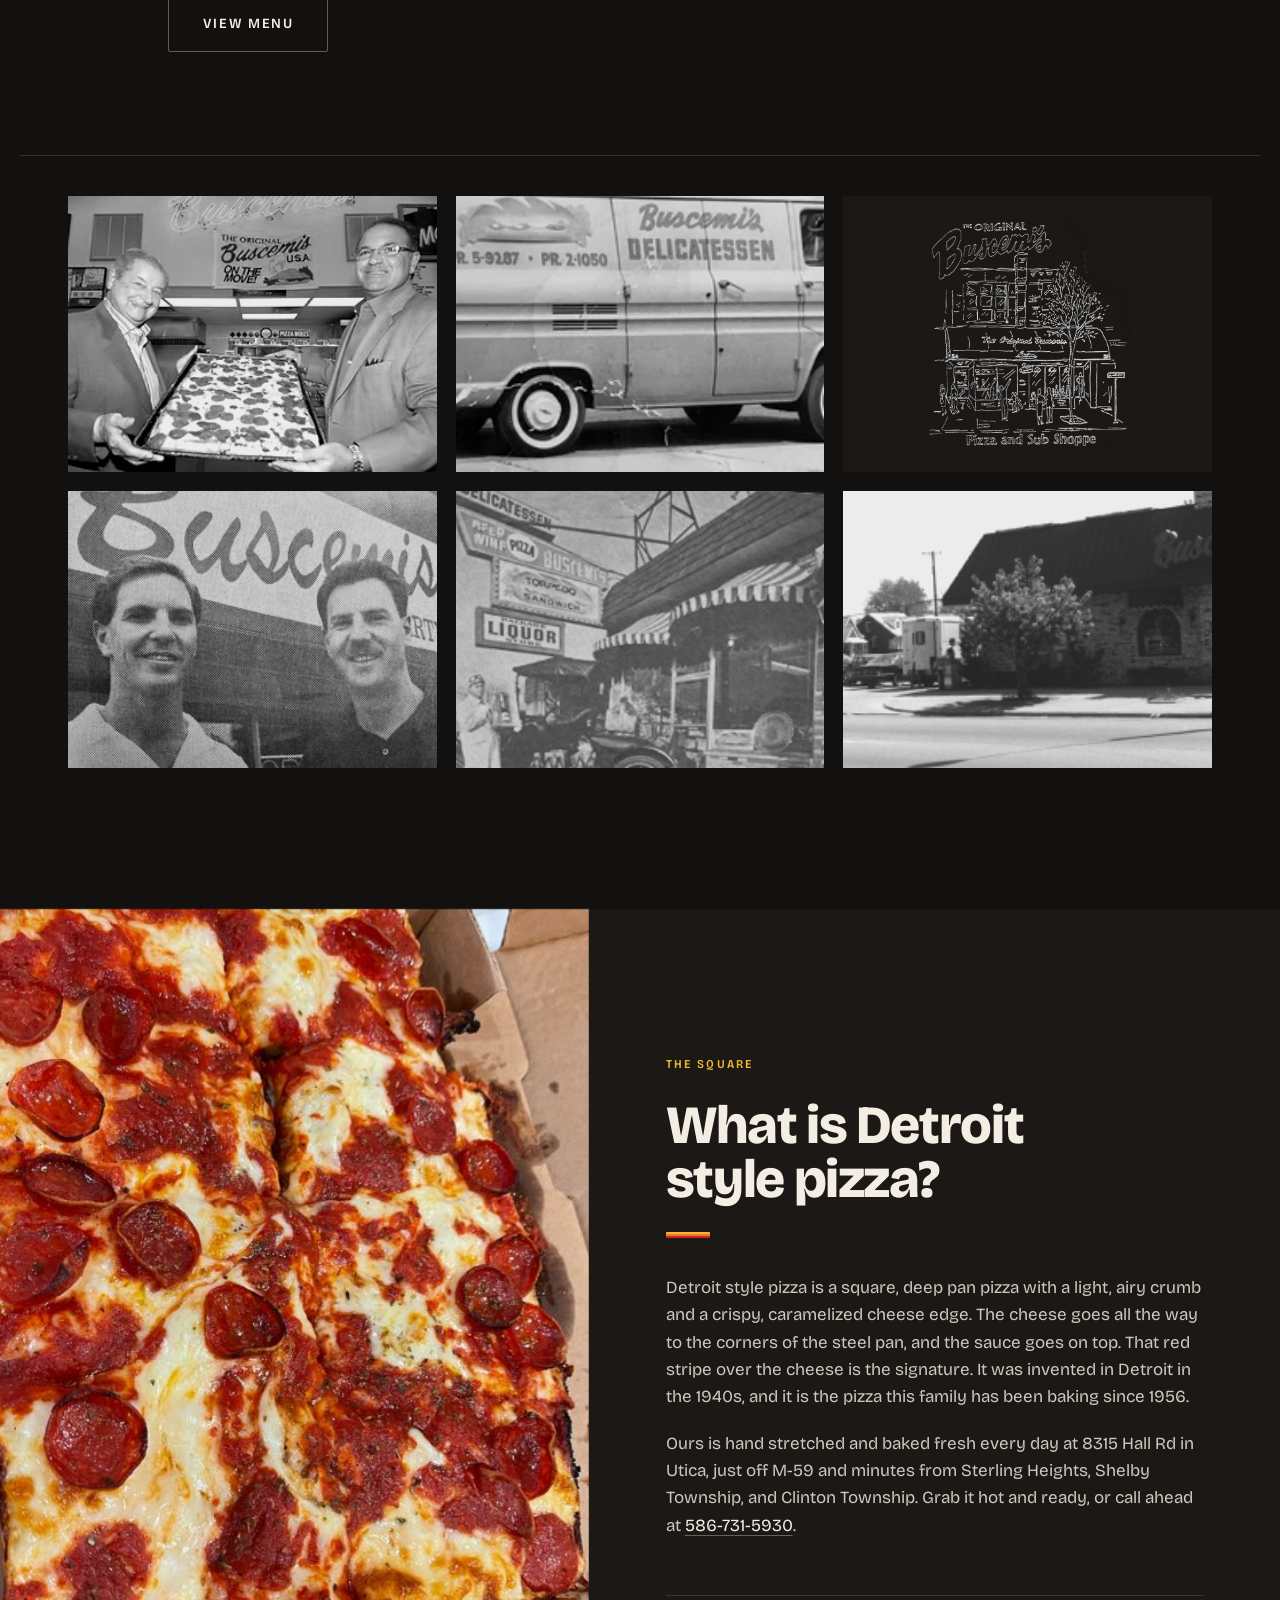
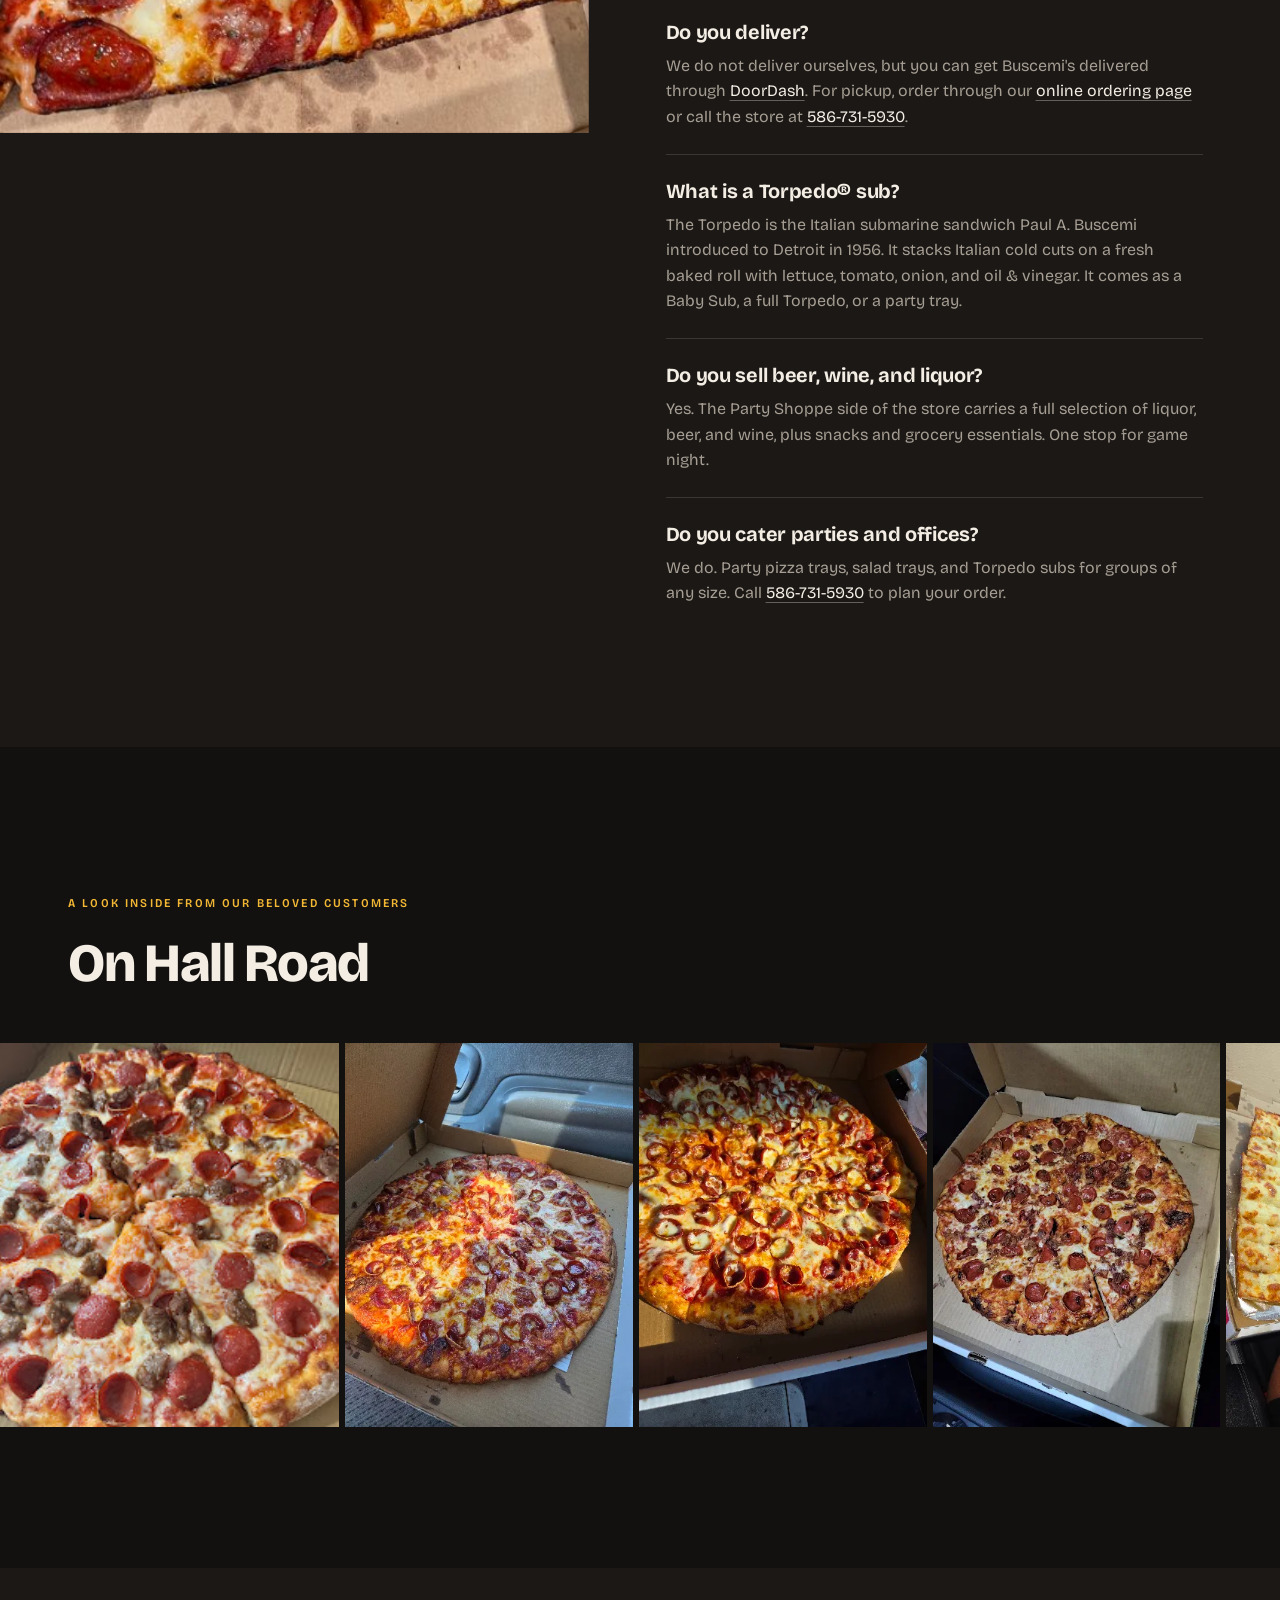
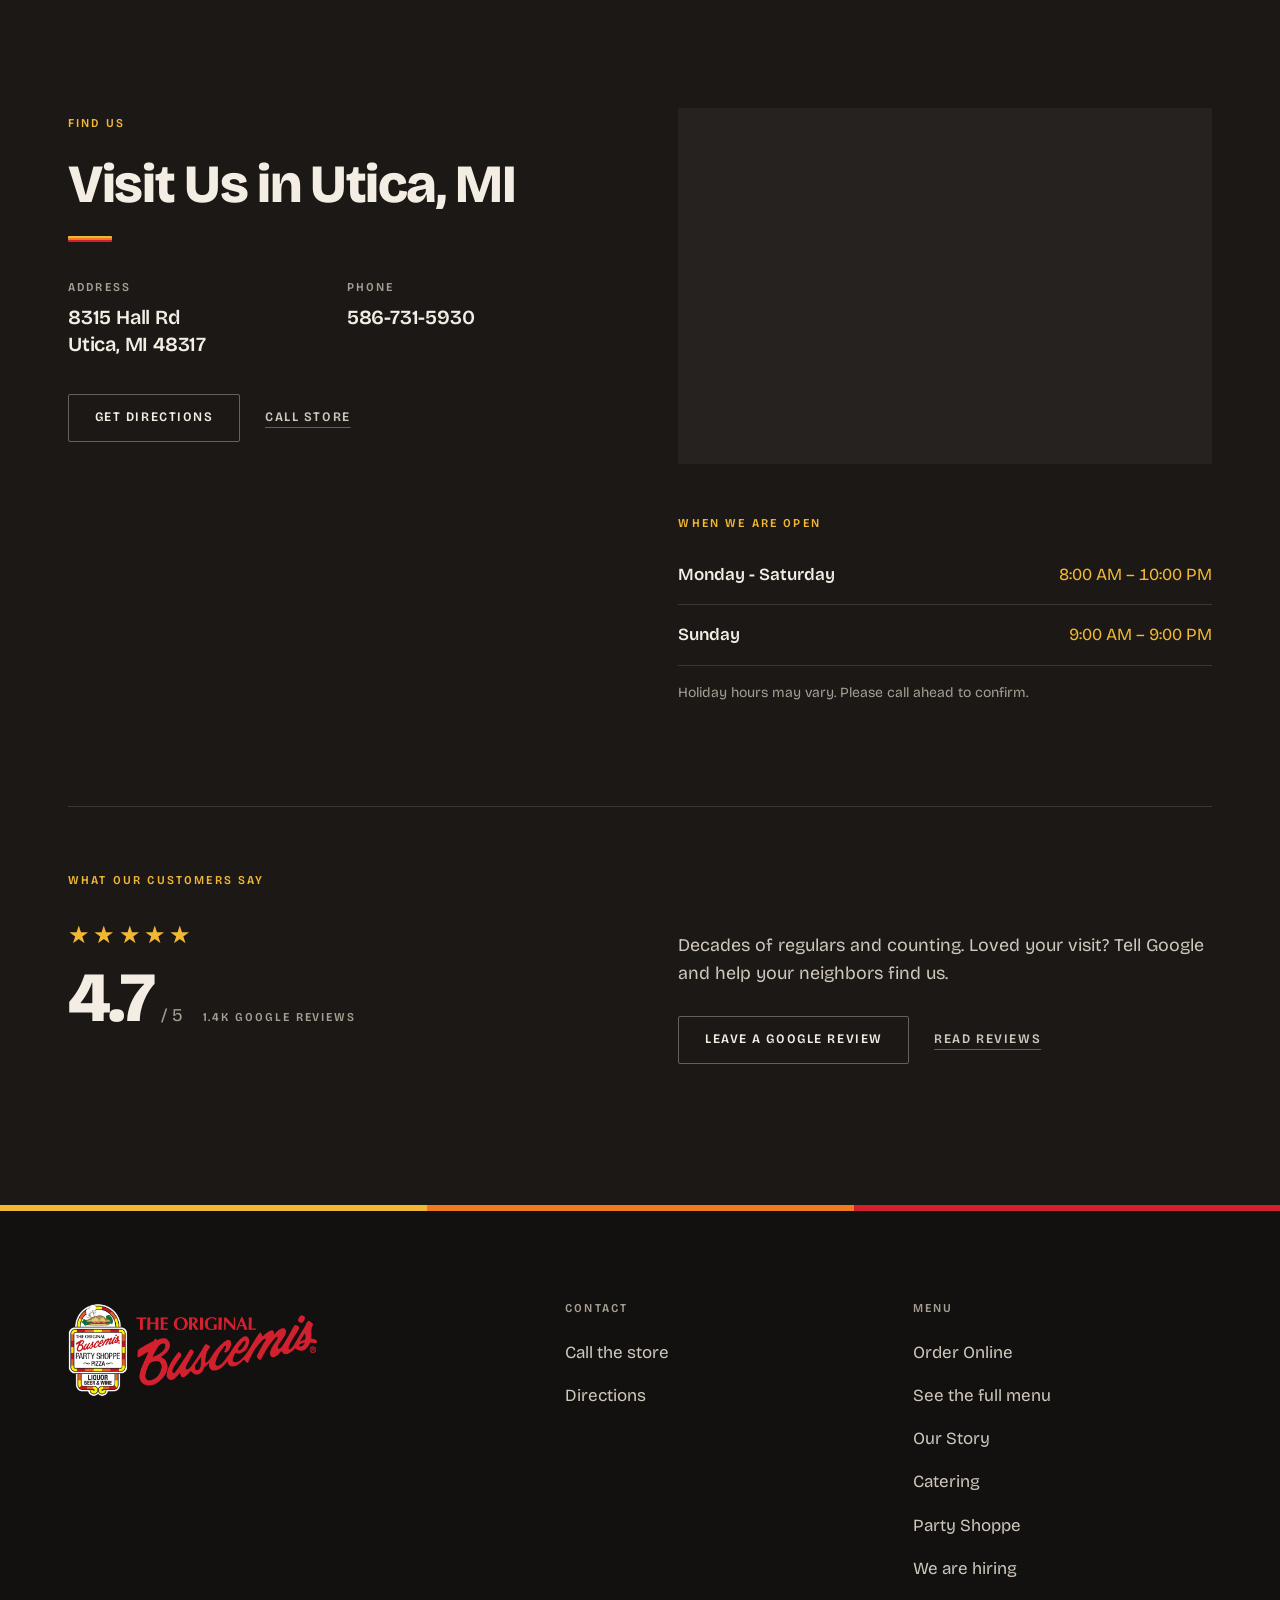
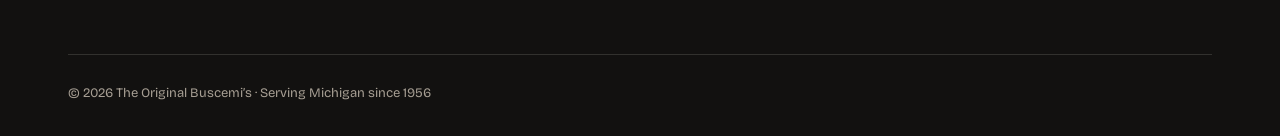
==== commit 086ae88b: "Night Oven redesign: the whole site moves to the dark, photography-first look Every page keeps its c" ====
--- a/index.html
+++ b/index.html
@@ -6,9 +6,9 @@
   <title>Original Buscemi's - Hall Road, Utica</title>
   <meta name="description" content="The Original Buscemi's at 8315 Hall Rd in Utica, MI 48317. Italian Torpedo subs, Detroit-style pizza, and Party Shoppe favorites since 1956. Call 586-731-5930.">
   <link rel="canonical" href="https://buscemisofutica.com/">
-  <meta name="theme-color" content="#6E1F1F">
-  <link rel="icon" type="image/png" sizes="144x144" href="assets/favicon.png">
-  <link rel="apple-touch-icon" sizes="180x180" href="assets/apple-touch-icon.png">
+  <meta name="theme-color" content="#121110">
+  <link rel="icon" type="image/png" sizes="144x144" href="/assets/favicon.png">
+  <link rel="apple-touch-icon" sizes="180x180" href="/assets/apple-touch-icon.png">
   <meta property="og:type" content="website">
   <meta property="og:site_name" content="The Original Buscemi's">
   <meta property="og:title" content="Original Buscemi's - Hall Road, Utica">
@@ -72,8 +72,8 @@
   </script>
   <link rel="preconnect" href="https://fonts.googleapis.com">
   <link rel="preconnect" href="https://fonts.gstatic.com" crossorigin>
-  <link rel="stylesheet" href="https://fonts.googleapis.com/css2?family=Crimson+Pro:wght@700;900&family=Archivo:wght@400;500;600;700&display=swap">
-  <link rel="stylesheet" href="css/styles.css?v=12a0b0d5">
+  <link rel="stylesheet" href="https://fonts.googleapis.com/css2?family=Bricolage+Grotesque:opsz,wdth,wght@12..96,75..100,200..800&display=swap">
+  <link rel="stylesheet" href="/css/styles.css?v=57d658b1">
 </head>
 <body>
 
@@ -83,15 +83,15 @@
     <div class="container site-header__inner">
       <div class="site-header__left">
       <a class="site-header__logo" href="#top" aria-label="The Original Buscemi's home">
-        <img class="site-header__logo-full" src="assets/logo-lockup-red.png" alt="The Original Buscemi's Party Shoppe Pizza" width="847" height="328">
-        <img class="site-header__logo-mini" src="assets/logo-shield.png" alt="The Original Buscemi's" width="208" height="322">
+        <img class="site-header__logo-full" src="/assets/logo.png" alt="The Original Buscemi's Party Shoppe Pizza" width="847" height="328">
+        <img class="site-header__logo-mini" src="/assets/logo-shield.png" alt="The Original Buscemi's" width="208" height="322">
       </a>
       <a class="site-header__phone" href="tel:+15867315930">586-731-5930</a>
       </div>
       <div class="site-header__actions">
-        <a class="btn btn--primary" href="menu/">Menu</a>
-        <a class="btn btn--green" href="order/" target="_blank" rel="noopener">Order Online</a>
-        <a class="btn btn--outline site-header__careers" href="jobs/">Careers</a>
+        <a class="btn btn--primary" href="/menu/">Menu</a>
+        <a class="btn btn--green" href="/order/" target="_blank" rel="noopener">Order Online</a>
+        <a class="btn btn--outline site-header__careers" href="/jobs/">Careers</a>
         <button class="site-header__burger" type="button" data-nav-toggle aria-expanded="false" aria-controls="nav-panel" aria-label="Open navigation">&#9776;</button>
       </div>
     </div>
@@ -101,15 +101,15 @@
     <button class="nav-panel__close" type="button" data-nav-close aria-label="Close menu">&times;</button>
     <nav>
       <ul class="nav-panel__list">
-        <li><a href="menu/">Menu</a></li>
-        <li><a href="story/">Our Story</a></li>
-        <li><a href="party-shoppe/">Party Shoppe</a></li>
-        <li><a href="catering/">Catering</a></li>
-        <li><a href="jobs/">Careers</a></li>
+        <li><a href="/menu/">Menu</a></li>
+        <li><a href="/story/">Our Story</a></li>
+        <li><a href="/party-shoppe/">Party Shoppe</a></li>
+        <li><a href="/catering/">Catering</a></li>
+        <li><a href="/jobs/">Careers</a></li>
         <li><a href="#visit" data-nav-link>Visit</a></li>
         <li><a href="#hours" data-nav-link>Hours</a></li>
         <li><a href="#reviews" data-nav-link>Reviews</a></li>
-        <li><a href="order/" target="_blank" rel="noopener">Order Online</a></li>
+        <li><a href="/order/" target="_blank" rel="noopener">Order Online</a></li>
       </ul>
       <p class="nav-panel__meta">8315 Hall Rd &middot; Utica, MI 48317 &middot; <a href="tel:+15867315930">586-731-5930</a></p>
     </nav>
@@ -118,89 +118,69 @@
   <main id="main">
 
   <section class="hero" id="top">
-    <div class="hero__media"><picture><source media="(max-width: 640px)" srcset="assets/hero-mobile.jpg" width="1140" height="1536"><img src="assets/hero.jpg" alt="The Original Buscemi&#39;s Utica Hall Road" width="3255" height="1536" fetchpriority="high"></picture></div>
+    <div class="hero__media">
+      <picture>
+        <source media="(max-width: 640px)" srcset="/assets/hero-mobile.jpg" width="1140" height="1536">
+        <img src="/assets/hero.jpg" alt="The Original Buscemi&#39;s Utica Hall Road" width="3255" height="1536" fetchpriority="high">
+      </picture>
+    </div>
     <div class="container hero__inner">
+      <img class="hero__logo" src="/assets/logo.png" alt="The Original Buscemi's Party Shoppe Pizza" width="847" height="328" fetchpriority="high">
       <div class="hero__actions">
-        <a class="btn btn--green btn--lg" href="order/" target="_blank" rel="noopener">Order Online</a>
+        <a class="btn btn--green btn--lg" href="/order/" target="_blank" rel="noopener">Order Online</a>
         <a class="btn btn--on-dark btn--lg" href="tel:+15867315930">Call 586-731-5930</a>
       </div>
-    </div>
-  </section>
-
-  <div class="ticker">
-    <div class="ticker__track">
-      <div class="ticker__group">
-        <span class="ticker__item">Home of the Original Torpedo</span>
-        <span class="ticker__item">Detroit Style Square Pizza</span>
-        <span class="ticker__item ticker__item--logo"><img src="assets/logo.png" alt="The Original Buscemi's" width="847" height="328"></span>
-        <span class="ticker__item">Family Owned Since 1956</span>
-
-      </div>
-      <div class="ticker__group" aria-hidden="true">
-        <span class="ticker__item">Home of the Original Torpedo</span>
-        <span class="ticker__item">Detroit Style Square Pizza</span>
-        <span class="ticker__item ticker__item--logo"><img src="assets/logo.png" alt="The Original Buscemi's" width="847" height="328"></span>
-        <span class="ticker__item">Family Owned Since 1956</span>
-
-      </div>
-      <div class="ticker__group" aria-hidden="true">
-        <span class="ticker__item">Home of the Original Torpedo</span>
-        <span class="ticker__item">Detroit Style Square Pizza</span>
-        <span class="ticker__item ticker__item--logo"><img src="assets/logo.png" alt="The Original Buscemi's" width="847" height="328"></span>
-        <span class="ticker__item">Family Owned Since 1956</span>
-
-      </div>
-      <div class="ticker__group" aria-hidden="true">
-        <span class="ticker__item">Home of the Original Torpedo</span>
-        <span class="ticker__item">Detroit Style Square Pizza</span>
-        <span class="ticker__item ticker__item--logo"><img src="assets/logo.png" alt="The Original Buscemi's" width="847" height="328"></span>
-        <span class="ticker__item">Family Owned Since 1956</span>
-
-      </div>
-    </div>
-  </div>
+      <ul class="hero__tagline">
+        <li>Home of the Original Torpedo</li>
+        <li>Detroit Style Square Pizza</li>
+        <li>Family Owned Since 1956</li>
+      </ul>
+    </div>
+  </section>
 
   <section class="statement" id="story">
-    <div class="statement__prints" aria-hidden="true">
-      <figure class="statement__print statement__print--l1">
-        <img src="assets/story/history-1.avif" alt="" width="320" height="301" loading="lazy">
-      </figure>
-      <figure class="statement__print statement__print--l2">
-        <img src="assets/story/history-4.png" alt="" width="224" height="224" loading="lazy">
-      </figure>
-      <figure class="statement__print statement__print--l3">
-        <img src="assets/story/history-5-sketch.png?v=2" alt="" width="312" height="352" loading="lazy">
-      </figure>
-      <figure class="statement__print statement__print--r1">
-        <img src="assets/story/history-2.avif" alt="" width="768" height="768" loading="lazy">
-      </figure>
-      <figure class="statement__print statement__print--r2">
-        <img src="assets/story/history-6-modelt.png?v=2" alt="" width="257" height="178" loading="lazy">
-      </figure>
-      <figure class="statement__print statement__print--r3">
-        <img src="assets/story/history-7-building.png?v=2" alt="" width="340" height="172" loading="lazy">
-      </figure>
-    </div>
-    <div class="container container--narrow">
-      <img class="statement__mark" src="assets/logo-shield.png" alt="" aria-hidden="true" width="208" height="322">
-      <span class="eyebrow">Our Story</span>
+    <div class="container container--narrow statement__inner reveal">
+      <span class="eyebrow eyebrow--accent">Our Story</span>
       <h1 class="statement-title">Detroit style square pizza and the original Torpedo sub, on Hall Road in Utica since 1956.</h1>
       <p class="statement__body">Paul A. Buscemi opened a small party store in Detroit and introduced the neighborhood to the Italian submarine sandwich. Three generations later, the Torpedo is still built the same way, and it is waiting for you on Hall Road.</p>
-      <a class="btn btn--primary btn--lg" href="menu/">View Menu</a>
-    </div>
-  </section>
-
-  <section class="section section--cream section--center" id="detroit-style">
-    <div class="container container--narrow">
+      <a class="btn btn--primary btn--lg" href="/menu/">View Menu</a>
+    </div>
+    <div class="container statement__prints reveal" aria-hidden="true">
+      <figure class="statement__print">
+        <img src="/assets/story/history-1.avif" alt="" width="320" height="301" loading="lazy">
+      </figure>
+      <figure class="statement__print">
+        <img src="/assets/story/history-4.png" alt="" width="224" height="224" loading="lazy">
+      </figure>
+      <figure class="statement__print statement__print--sketch">
+        <img src="/assets/story/history-5-sketch.png?v=2" alt="" width="312" height="352" loading="lazy">
+      </figure>
+      <figure class="statement__print">
+        <img src="/assets/story/history-2.avif" alt="" width="768" height="768" loading="lazy">
+      </figure>
+      <figure class="statement__print">
+        <img src="/assets/story/history-6-modelt.png?v=2" alt="" width="257" height="178" loading="lazy">
+      </figure>
+      <figure class="statement__print">
+        <img src="/assets/story/history-7-building.png?v=2" alt="" width="340" height="172" loading="lazy">
+      </figure>
+    </div>
+  </section>
+
+  <section class="square" id="detroit-style">
+    <figure class="square__media">
+      <img src="/assets/gallery/15-detroit-onebite.jpg" alt="Detroit-style square pizza with pepperoni and sauce on top in a Buscemi&#39;s box" width="720" height="720" loading="lazy">
+    </figure>
+    <div class="square__text reveal">
       <span class="eyebrow">The Square</span>
       <h2 class="section-title">What is Detroit style pizza?</h2>
       <hr class="rule">
       <p class="square__copy">Detroit style pizza is a square, deep pan pizza with a light, airy crumb and a crispy, caramelized cheese edge. The cheese goes all the way to the corners of the steel pan, and the sauce goes on top. That red stripe over the cheese is the signature. It was invented in Detroit in the 1940s, and it is the pizza this family has been baking since 1956.</p>
-      <p class="square__copy">Ours is hand stretched and baked fresh every day at 8315 Hall Rd in Utica, just off M-59 and minutes from Sterling Heights, Shelby Township, and Clinton Township. Grab it hot and ready, or call ahead at <a href="tel:+15867315930">586-731-5930</a>.</p>
+      <p class="square__copy">Ours is hand stretched and baked fresh every day at 8315 Hall Rd in Utica, just off <span class="nowrap">M-59</span> and minutes from Sterling Heights, Shelby Township, and Clinton Township. Grab it hot and ready, or call ahead at <a href="tel:+15867315930">586-731-5930</a>.</p>
 
       <div class="faq">
         <h3 class="faq__q">Do you deliver?</h3>
-        <p class="faq__a">We do not deliver ourselves, but you can get Buscemi's delivered through <a href="delivery/" target="_blank" rel="noopener">DoorDash</a>. For pickup, order through our <a href="order/" target="_blank" rel="noopener">online ordering page</a> or call the store at <a href="tel:+15867315930">586-731-5930</a>.</p>
+        <p class="faq__a">We do not deliver ourselves, but you can get Buscemi's delivered through <a href="/delivery/" target="_blank" rel="noopener">DoorDash</a>. For pickup, order through our <a href="/order/" target="_blank" rel="noopener">online ordering page</a> or call the store at <a href="tel:+15867315930">586-731-5930</a>.</p>
 
         <h3 class="faq__q">What is a Torpedo&reg; sub?</h3>
         <p class="faq__a">The Torpedo is the Italian submarine sandwich Paul A. Buscemi introduced to Detroit in 1956. It stacks Italian cold cuts on a fresh baked roll with lettuce, tomato, onion, and oil &amp; vinegar. It comes as a Baby Sub, a full Torpedo, or a party tray.</p>
@@ -215,90 +195,90 @@
   </section>
 
   <section class="gallery">
+    <div class="container gallery__head reveal">
+      <span class="eyebrow">A look inside from our beloved customers</span>
+      <h2 class="section-title">On Hall Road</h2>
+    </div>
+    <ul class="gallery__track" data-gallery-track>
+      <li class="gallery__item"><img src="/assets/gallery/02-round-pizza.png" alt="Round sausage and pepperoni pizza from The Original Buscemi&#39;s" width="243" height="244" loading="lazy"></li>
+      <li class="gallery__item gallery__item--low"><img src="/assets/gallery/04-round-pizza-box.webp" alt="Buscemi&#39;s round pepperoni and sausage pizza in a takeout box" width="382" height="510" loading="lazy"></li>
+      <li class="gallery__item"><img src="/assets/gallery/05-pepperoni-sunlight.webp" alt="Buscemi&#39;s round pepperoni pizza in the box" width="382" height="510" loading="lazy"></li>
+      <li class="gallery__item gallery__item--low"><img src="/assets/gallery/06-bacon-pepperoni.webp" alt="Bacon and pepperoni pizza slices from Buscemi&#39;s" width="382" height="510" loading="lazy"></li>
+      <li class="gallery__item"><img src="/assets/gallery/07-cheese-bread-tray.webp" alt="Tray of Buscemi&#39;s cheese bread" width="236" height="510" loading="lazy"></li>
+      <li class="gallery__item gallery__item--low"><img src="/assets/gallery/08-cheese-pizza.webp" alt="Buscemi&#39;s round cheese pizza with a side of ranch" width="382" height="510" loading="lazy"></li>
+      <li class="gallery__item"><img src="/assets/gallery/09-calzones.webp" alt="Fresh baked Buscemi&#39;s calzones wrapped in foil" width="382" height="510" loading="lazy"></li>
+      <li class="gallery__item gallery__item--low"><img src="/assets/gallery/10-pepperoni-peel.webp" alt="Sliced pepperoni pizza on the peel at Buscemi&#39;s" width="382" height="510" loading="lazy"></li>
+      <li class="gallery__item"><img src="/assets/gallery/11-detroit-square.webp" alt="Detroit-style square pepperoni pizza in a Buscemi&#39;s box" width="680" height="510" loading="lazy"></li>
+      <li class="gallery__item gallery__item--low"><img src="/assets/gallery/12-mixed-pies.webp" alt="Close-up of Buscemi&#39;s specialty pizzas" width="382" height="510" loading="lazy"></li>
+      <li class="gallery__item"><img src="/assets/gallery/13-detroit-closeup.webp" alt="Detroit-style square pizza with pepperoni from Buscemi&#39;s" width="382" height="510" loading="lazy"></li>
+      <li class="gallery__item gallery__item--low"><img src="/assets/gallery/14-slices-box.webp" alt="Buscemi&#39;s pizza slices in a takeout box" width="680" height="510" loading="lazy"></li>
+
+    </ul>
+  </section>
+
+  <section class="visit" id="visit">
     <div class="container">
-      <div class="gallery__head">
-        <div>
-          <span class="eyebrow">A look inside from our beloved customers</span>
-          <h2 class="section-title">On Hall Road</h2>
-        </div>
-      </div>
-      <ul class="gallery__track" data-gallery-track>
-        <li class="gallery__item"><img src="assets/gallery/02-round-pizza.png" alt="Round sausage and pepperoni pizza from The Original Buscemi&#39;s" width="243" height="244" loading="lazy"></li>
-        <li class="gallery__item gallery__item--low"><img src="assets/gallery/04-round-pizza-box.webp" alt="Buscemi&#39;s round pepperoni and sausage pizza in a takeout box" width="382" height="510" loading="lazy"></li>
-        <li class="gallery__item"><img src="assets/gallery/05-pepperoni-sunlight.webp" alt="Buscemi&#39;s round pepperoni pizza in the box" width="382" height="510" loading="lazy"></li>
-        <li class="gallery__item gallery__item--low"><img src="assets/gallery/06-bacon-pepperoni.webp" alt="Bacon and pepperoni pizza slices from Buscemi&#39;s" width="382" height="510" loading="lazy"></li>
-        <li class="gallery__item"><img src="assets/gallery/07-cheese-bread-tray.webp" alt="Tray of Buscemi&#39;s cheese bread" width="236" height="510" loading="lazy"></li>
-        <li class="gallery__item gallery__item--low"><img src="assets/gallery/08-cheese-pizza.webp" alt="Buscemi&#39;s round cheese pizza with a side of ranch" width="382" height="510" loading="lazy"></li>
-        <li class="gallery__item"><img src="assets/gallery/09-calzones.webp" alt="Fresh baked Buscemi&#39;s calzones wrapped in foil" width="382" height="510" loading="lazy"></li>
-        <li class="gallery__item gallery__item--low"><img src="assets/gallery/10-pepperoni-peel.webp" alt="Sliced pepperoni pizza on the peel at Buscemi&#39;s" width="382" height="510" loading="lazy"></li>
-        <li class="gallery__item"><img src="assets/gallery/11-detroit-square.webp" alt="Detroit-style square pepperoni pizza in a Buscemi&#39;s box" width="680" height="510" loading="lazy"></li>
-        <li class="gallery__item gallery__item--low"><img src="assets/gallery/12-mixed-pies.webp" alt="Close-up of Buscemi&#39;s specialty pizzas" width="382" height="510" loading="lazy"></li>
-        <li class="gallery__item"><img src="assets/gallery/13-detroit-closeup.webp" alt="Detroit-style square pizza with pepperoni from Buscemi&#39;s" width="382" height="510" loading="lazy"></li>
-        <li class="gallery__item gallery__item--low"><img src="assets/gallery/14-slices-box.webp" alt="Buscemi&#39;s pizza slices in a takeout box" width="680" height="510" loading="lazy"></li>
-
-      </ul>
-    </div>
-  </section>
-
-  <section class="section section--cream" id="visit">
-    <div class="container visit__inner">
-      <div class="visit__info">
-        <span class="eyebrow">Find Us</span>
-        <h2 class="section-title">Visit Us in Utica, MI</h2>
-        <hr class="rule rule--left">
-        <dl class="visit__details">
-          <div>
-            <dt>Address</dt>
-            <dd>8315 Hall Rd<br>Utica, MI 48317</dd>
-          </div>
-          <div>
-            <dt>Phone</dt>
-            <dd><a href="tel:+15867315930">586-731-5930</a></dd>
-          </div>
-        </dl>
-        <div class="visit__actions">
-          <a class="btn btn--primary" href="https://www.google.com/maps/search/?api=1&amp;query=8315%20Hall%20Rd%2C%20Utica%2C%20MI%2048317" target="_blank" rel="noopener">Get Directions</a>
-          <a class="btn btn--outline" href="tel:+15867315930">Call Store</a>
-        </div>
-
-        <div class="visit__reviews" id="reviews">
-          <span class="eyebrow">What our customers say</span>
-          <div class="reviews__rating" role="img" aria-label="Rated 4.7 out of 5 stars from 1.4k Google reviews">
-            <div class="reviews__stars">
-              <span class="reviews__stars-empty" aria-hidden="true">&#9733;&#9733;&#9733;&#9733;&#9733;</span>
-              <span class="reviews__stars-fill" aria-hidden="true" style="width: 94.0%;">&#9733;&#9733;&#9733;&#9733;&#9733;</span>
+      <div class="visit__inner">
+        <div class="visit__info reveal">
+          <span class="eyebrow">Find Us</span>
+          <h2 class="section-title">Visit Us in Utica, MI</h2>
+          <hr class="rule rule--left">
+          <dl class="visit__details">
+            <div>
+              <dt>Address</dt>
+              <dd>8315 Hall Rd<br>Utica, MI 48317</dd>
             </div>
-            <div class="reviews__numbers">
-              <span class="reviews__rating-value">4.7</span>
-              <span class="reviews__rating-of">/ 5</span>
-              <span class="reviews__count">1.4k Google reviews</span>
+            <div>
+              <dt>Phone</dt>
+              <dd><a href="tel:+15867315930">586-731-5930</a></dd>
             </div>
-          </div>
+          </dl>
+          <div class="visit__actions">
+            <a class="btn btn--primary" href="https://www.google.com/maps/search/?api=1&amp;query=8315%20Hall%20Rd%2C%20Utica%2C%20MI%2048317" target="_blank" rel="noopener">Get Directions</a>
+            <a class="btn btn--outline" href="tel:+15867315930">Call Store</a>
+          </div>
+        </div>
+        <div class="visit__side reveal">
+          <div class="visit__map">
+            <iframe
+              src="https://www.google.com/maps?q=8315%20Hall%20Rd%2C%20Utica%2C%20MI%2048317&amp;output=embed"
+              loading="lazy"
+              referrerpolicy="no-referrer-when-downgrade"
+              title="Map of The Original Buscemi's Utica, Hall Road"></iframe>
+          </div>
+          <div class="visit__hours" id="hours">
+            <span class="eyebrow">When we are open</span>
+            <table class="hours__table hours__table--left">
+              <tbody>
+            <tr><th scope="row">Monday - Saturday</th><td>8:00 AM &ndash; 10:00 PM</td></tr>
+            <tr><th scope="row">Sunday</th><td>9:00 AM &ndash; 9:00 PM</td></tr>
+
+              </tbody>
+            </table>
+            <p class="hours__note hours__note--left">Holiday hours may vary. Please call ahead to confirm.</p>
+          </div>
+        </div>
+      </div>
+
+      <div class="visit__reviews reveal" id="reviews">
+        <span class="eyebrow">What our customers say</span>
+        <div class="reviews__rating" role="img" aria-label="Rated 4.7 out of 5 stars from 1.4k Google reviews">
+          <div class="reviews__stars">
+            <span class="reviews__stars-empty" aria-hidden="true">&#9733;&#9733;&#9733;&#9733;&#9733;</span>
+            <span class="reviews__stars-fill" aria-hidden="true" style="width: 94.0%;">&#9733;&#9733;&#9733;&#9733;&#9733;</span>
+          </div>
+          <div class="reviews__numbers">
+            <span class="reviews__rating-value">4.7</span>
+            <span class="reviews__rating-of">/ 5</span>
+            <span class="reviews__count">1.4k Google reviews</span>
+          </div>
+        </div>
+        <div class="reviews__body">
           <p class="reviews__copy">Decades of regulars and counting. Loved your visit? Tell Google and help your neighbors find us.</p>
           <div class="reviews__actions">
-            <a class="btn btn--primary" href="review/" target="_blank" rel="noopener">Leave a Google Review</a>
+            <a class="btn btn--primary" href="/review/" target="_blank" rel="noopener">Leave a Google Review</a>
             <a class="btn btn--outline" href="https://www.google.com/maps/search/?api=1&amp;query=The+Original+Buscemis+8315+Hall+Rd+Utica+MI" target="_blank" rel="noopener">Read Reviews</a>
           </div>
-        </div>
-      </div>
-      <div class="visit__side">
-        <div class="visit__map">
-          <iframe
-            src="https://www.google.com/maps?q=8315%20Hall%20Rd%2C%20Utica%2C%20MI%2048317&amp;output=embed"
-            loading="lazy"
-            referrerpolicy="no-referrer-when-downgrade"
-            title="Map of The Original Buscemi's Utica, Hall Road"></iframe>
-        </div>
-        <div class="visit__hours" id="hours">
-          <span class="eyebrow">When we are open</span>
-          <table class="hours__table hours__table--left">
-            <tbody>
-          <tr><th scope="row">Monday - Saturday</th><td>8:00 AM &ndash; 10:00 PM</td></tr>
-          <tr><th scope="row">Sunday</th><td>9:00 AM &ndash; 9:00 PM</td></tr>
-
-            </tbody>
-          </table>
-          <p class="hours__note hours__note--left">Holiday hours may vary. Please call ahead to confirm.</p>
         </div>
       </div>
     </div>
@@ -310,7 +290,7 @@
     <div class="container">
       <div class="site-footer__top">
         <div class="site-footer__brand">
-          <img src="assets/logo-lockup-red.png" alt="The Original Buscemi's" width="847" height="328">
+          <img src="/assets/logo-lockup-red.png" alt="The Original Buscemi's" width="847" height="328" loading="lazy">
         </div>
         <div class="site-footer__col">
           <h2><a href="#visit">Contact</a></h2>
@@ -320,14 +300,14 @@
           </ul>
         </div>
         <div class="site-footer__col">
-          <h2><a href="menu/">Menu</a></h2>
+          <h2><a href="/menu/">Menu</a></h2>
           <ul>
-            <li><a href="order/" target="_blank" rel="noopener">Order Online</a></li>
-            <li><a href="menu/">See the full menu</a></li>
-            <li><a href="story/">Our Story</a></li>
-            <li><a href="catering/">Catering</a></li>
-            <li><a href="party-shoppe/">Party Shoppe</a></li>
-            <li><a href="jobs/">We are hiring</a></li>
+            <li><a href="/order/" target="_blank" rel="noopener">Order Online</a></li>
+            <li><a href="/menu/">See the full menu</a></li>
+            <li><a href="/story/">Our Story</a></li>
+            <li><a href="/catering/">Catering</a></li>
+            <li><a href="/party-shoppe/">Party Shoppe</a></li>
+            <li><a href="/jobs/">We are hiring</a></li>
           </ul>
         </div>
 
@@ -340,7 +320,7 @@
     </div>
   </footer>
 
-  <script src="js/main.js?v=b5a3c27f"></script>
+  <script src="/js/main.js?v=eb585bd9"></script>
   <!-- Cloudflare Web Analytics --><script type='module' src='https://static.cloudflareinsights.com/beacon.min.js' data-cf-beacon='{"token": "3487a82a831f48ae997ac0cc13119242"}'></script><!-- End Cloudflare Web Analytics -->
 </body>
-</html>+</html>
--- a/css/styles.css
+++ b/css/styles.css
@@ -1,91 +1,99 @@
 /* ==========================================================================
-   The Original Buscemi's - Utica Hall Road
-   Design system: brand tokens, layout, components.
-
-   Layout language follows a modern single-location pizzeria pattern:
-   sparse sections, one full-bleed photo hero, a scrolling ticker, oversized
-   serif statement lines, and a photo carousel. Palette stays Buscemi's:
-   burgundy / red / gold / green on cream.
+   The Original Buscemi's - concept "Night Oven"
+   Dark, photography-first, quiet. One grotesque family (Bricolage Grotesque)
+   does every job through its width and weight axes: wide and heavy for the
+   big lines, normal for reading, slightly condensed uppercase for labels.
+   Brand red appears on the Order Online button and as a hairline. Nothing
+   else is decorated: no gold, no stripes, no borders on photos, no shadows.
    ========================================================================== */
 
 :root {
-  /* ---- Brand palette (unchanged) ---- */
-  --brand-burgundy: #6E1F1F;
-  --brand-burgundy-dark: #4A1414;
-  --brand-red: #D2202E;
-  --brand-red-deep: #A8181F;
-  --brand-gold: #F2C94C;
-  --brand-gold-dark: #C99A1F;
-  /* Sampled from the shield logo's garnish green (dominant pixel shade) */
-  --brand-green: #0B7B3E;
-  --brand-green-dark: #075C2E;
-  --brand-cream: #F8F1DE;
-  --brand-cream-dark: #EDE3C5;
-  --brand-black: #1A1A1A;
-  --brand-charcoal: #2D2D2D;
-  --brand-white: #FFFFFF;
-  --brand-muted: #6B6259;
-
-  /* ---- Type ----
-     Crimson Pro at 900 carries the big statement lines; Archivo handles the
-     tiny uppercase UI text (nav, buttons, eyebrows, ticker). The contrast
-     between the two is most of the personality. */
-  --font-display: "Crimson Pro", "Playfair Display", Georgia, serif;
-  --font-ui: "Archivo", "Inter", system-ui, -apple-system, "Segoe UI", Roboto, sans-serif;
-
-  --container-max: 1280px;
-  --container-narrow: 940px;
-  --gutter: clamp(1rem, 3vw, 2rem);
-
-  /* Vertical rhythm between major sections */
-  --section-y: clamp(3.5rem, 9vw, 7.5rem);
-
-  --radius-sm: 4px;
-  --radius-md: 8px;
-  --radius-pill: 999px;
-  --shadow-card: 0 2px 12px rgba(0, 0, 0, 0.08);
-  --shadow-card-hover: 0 8px 24px rgba(110, 31, 31, 0.18);
-
-  --transition: 200ms ease;
+  --ink-0: #121110;            /* page ground */
+  --ink-1: #1B1816;            /* alternating section ground */
+  --ink-2: #26221F;            /* hover surface, map backing */
+  --paper: #F3EDE4;            /* headlines, primary text */
+  --paper-2: #CFC7BC;          /* body text */
+  --muted: #A69E93;            /* labels, notes */
+  --line: rgba(243, 237, 228, 0.14);
+  --line-strong: rgba(243, 237, 228, 0.34);
+  --red: #D2202E;
+  --red-deep: #B4141F;
+  /* The shield's other colors: the yellow and orange bands, the sprig green. */
+  --gold: #F2B733;
+  --orange: #EF7A1F;
+  --green: #3BA05C;
+  --stripe: linear-gradient(180deg, var(--gold) 0 33.4%, var(--orange) 33.4% 66.7%, var(--red) 66.7% 100%);
+  --stripe-h: linear-gradient(90deg, var(--gold) 0 33.4%, var(--orange) 33.4% 66.7%, var(--red) 66.7% 100%);
+
+  --font: "Bricolage Grotesque", "Helvetica Neue", Helvetica, Arial, sans-serif;
+
+  --container: 1240px;
+  --narrow: 1040px;
+  --gutter: clamp(1.25rem, 4vw, 3rem);
+  --header-h: 76px;
+  --section-y: clamp(5rem, 11vw, 9.5rem);
+
+  --ease: cubic-bezier(0.2, 0.7, 0.2, 1);
+  --t: 220ms;
 }
 
 /* ---------- Reset ---------- */
 *, *::before, *::after { box-sizing: border-box; }
-html { -webkit-text-size-adjust: 100%; scroll-behavior: smooth; }
+
+html {
+  -webkit-text-size-adjust: 100%;
+  scroll-padding-top: calc(var(--header-h) + 1rem);
+  background: var(--ink-0);
+}
+
+@media (prefers-reduced-motion: no-preference) {
+  html { scroll-behavior: smooth; }
+}
 
 body {
   margin: 0;
-  font-family: var(--font-ui);
-  font-size: 16px;
+  font-family: var(--font);
+  font-optical-sizing: auto;
+  font-size: 1.0625rem;
   line-height: 1.6;
-  color: var(--brand-black);
-  background: var(--brand-white);
+  color: var(--paper-2);
+  background: var(--ink-0);
   -webkit-font-smoothing: antialiased;
   -moz-osx-font-smoothing: grayscale;
+  overflow-x: hidden;
 }
 
 img { max-width: 100%; height: auto; display: block; }
 a { color: inherit; text-decoration: none; }
 button { font: inherit; cursor: pointer; }
-
-h1, h2, h3, h4 {
-  font-family: var(--font-display);
-  font-weight: 900;
-  line-height: 1.05;
-  margin: 0 0 0.5em;
-  letter-spacing: -0.01em;
-}
-
+figure { margin: 0; }
 p { margin: 0 0 1rem; }
+
+h1, h2, h3 {
+  font-weight: 800;
+  font-stretch: 100%;
+  line-height: 1.02;
+  letter-spacing: -0.025em;
+  color: var(--paper);
+  margin: 0;
+  text-wrap: balance;
+}
+
+::selection { background: var(--paper); color: var(--ink-0); }
+
+:focus-visible {
+  outline: 2px solid var(--paper);
+  outline-offset: 3px;
+}
 
 .container {
   width: 100%;
-  max-width: var(--container-max);
+  max-width: var(--container);
   margin: 0 auto;
   padding-inline: var(--gutter);
 }
 
-.container--narrow { max-width: var(--container-narrow); }
+.container--narrow { max-width: var(--narrow); }
 
 .sr-only {
   position: absolute;
@@ -97,151 +105,150 @@
   border: 0;
 }
 
-/* Skip link - visible only on keyboard focus */
+.nowrap { white-space: nowrap; }
+
 .skip-link {
   position: absolute;
   left: -9999px;
-  top: 0;
-  z-index: 200;
-  background: var(--brand-red);
-  color: var(--brand-white);
-  padding: 0.75rem 1.25rem;
-  font-size: 0.75rem;
+  top: 0.75rem;
+  z-index: 300;
+  background: var(--paper);
+  color: var(--ink-0);
+  padding: 0.85rem 1.25rem;
+  font-size: 0.8125rem;
+  font-weight: 600;
   letter-spacing: 0.08em;
   text-transform: uppercase;
 }
-.skip-link:focus { left: 0; }
+.skip-link:focus { left: 0.75rem; }
 
 /* ==========================================================================
-   Shared bits
+   Shared type
    ========================================================================== */
 
-/* Tiny uppercase label used above section titles and inside the hero. */
+/* Small tracked label. Slightly condensed so it reads as a different voice
+   from the wide headlines while staying the same family. */
 .eyebrow {
-  display: inline-block;
-  font-family: var(--font-ui);
-  font-size: 0.6875rem;
+  display: inline-flex;
+  align-items: center;
+  gap: 0.85rem;
+  font-size: 0.75rem;
   font-weight: 600;
+  font-stretch: 90%;
   letter-spacing: 0.18em;
   text-transform: uppercase;
-  color: var(--brand-red);
-  margin-bottom: 1rem;
-}
-
-.eyebrow--on-dark { color: var(--brand-gold); }
-
-/* Oversized serif statement line - the signature type treatment. */
+  color: var(--gold);
+  margin-bottom: 1.5rem;
+}
+
+/* The shield's three bands, small, before the story label. */
+.eyebrow--accent::before {
+  content: "";
+  width: 32px;
+  height: 6px;
+  border-radius: 1px;
+  background: var(--stripe);
+  flex: none;
+}
+
 .statement-title {
-  font-family: var(--font-display);
-  font-weight: 900;
-  font-size: clamp(2rem, 5.2vw, 3.75rem);
-  line-height: 1.02;
-  letter-spacing: -0.02em;
-  color: var(--brand-red);
-  margin: 0 0 1.25rem;
-}
-
-.statement-title--ink { color: var(--brand-black); }
+  font-size: clamp(2.5rem, 6.2vw, 5.25rem);
+  line-height: 0.98;
+  max-width: 19ch;
+  margin: 0 0 2rem;
+}
 
 .section-title {
-  font-size: clamp(1.75rem, 3.6vw, 2.75rem);
-  color: var(--brand-burgundy);
-  margin-bottom: 0.75rem;
-}
-
-/* Short gold rule under a section title. */
+  font-size: clamp(2rem, 4.2vw, 3.375rem);
+  margin: 0 0 1.5rem;
+}
+
+/* Short hairline under section titles. Off-white, one pixel. */
 .rule {
-  width: 64px;
-  height: 3px;
+  width: 44px;
+  height: 6px;
   border: 0;
-  background: var(--brand-gold);
-  margin: 0 auto 2.5rem;
-}
-
-.rule--left { margin-inline: 0; }
-
-.section { padding-block: var(--section-y); }
-.section--cream { background: var(--brand-cream); }
-.section--center { text-align: center; }
+  border-radius: 1px;
+  background: var(--stripe);
+  margin: 0 0 2.25rem;
+}
 
 /* ---------- Buttons ----------
-   Small, boxy, uppercase. Solid GREEN is the primary action everywhere (the
-   Italian flag accent); the outline variant is the quieter second option. */
+   Boxy, quiet, 1px. Order Online is the only solid red object on the page. */
 .btn {
   display: inline-flex;
   align-items: center;
   justify-content: center;
   gap: 0.5rem;
+  min-height: 48px;
+  padding: 0.85rem 1.6rem;
+  font-family: var(--font);
+  font-size: 0.8125rem;
+  font-weight: 600;
+  font-stretch: 92%;
+  line-height: 1;
+  letter-spacing: 0.12em;
+  text-transform: uppercase;
   white-space: nowrap;
-  font-family: var(--font-ui);
-  font-size: 0.75rem;
-  font-weight: 600;
-  letter-spacing: 0.14em;
-  text-transform: uppercase;
-  padding: 0.95rem 2rem;
-  border: 2px solid transparent;
-  border-radius: var(--radius-sm);
-  transition: background var(--transition), color var(--transition),
-              border-color var(--transition), transform var(--transition);
-  cursor: pointer;
-}
-
-.btn:hover { transform: translateY(-1px); }
-.btn:focus-visible { outline: 3px solid var(--brand-gold); outline-offset: 2px; }
+  border: 1px solid transparent;
+  border-radius: 2px;
+  transition: background-color var(--t) var(--ease), color var(--t) var(--ease),
+              border-color var(--t) var(--ease), text-decoration-color var(--t) var(--ease);
+}
+
+.btn--green {
+  background: var(--red);
+  border-color: var(--red);
+  color: #FFFFFF;
+}
+.btn--green:hover { background: var(--red-deep); border-color: var(--red-deep); }
 
 .btn--primary,
-.btn--green {
-  background: var(--brand-green);
-  color: var(--brand-white);
-  border-color: var(--brand-green);
-}
-
+.btn--on-dark {
+  background: transparent;
+  color: var(--paper);
+  border-color: var(--line-strong);
+}
 .btn--primary:hover,
-.btn--green:hover {
-  background: var(--brand-green-dark);
-  border-color: var(--brand-green-dark);
-}
-
-/* The header's Menu button stays the original red so the two header actions
-   read as distinct: red opens the menu, green goes to ordering. */
-.site-header__actions .btn--primary {
-  background: var(--brand-red);
-  border-color: var(--brand-red);
-}
-
-.site-header__actions .btn--primary:hover {
-  background: var(--brand-red-deep);
-  border-color: var(--brand-red-deep);
-}
-
+.btn--on-dark:hover {
+  background: var(--paper);
+  color: var(--ink-0);
+  border-color: var(--paper);
+}
+
+/* Tertiary: plain text with an underline that brightens on hover. */
 .btn--outline {
   background: transparent;
-  color: var(--brand-red);
-  border-color: var(--brand-red);
-}
-.btn--outline:hover { background: var(--brand-red); color: var(--brand-white); }
-
-.btn--on-dark {
-  /* Translucent dark backing keeps the white label readable now that the
-     hero scrim is light. */
-  background: rgba(26, 16, 16, 0.35);
-  color: var(--brand-white);
-  border-color: rgba(255, 255, 255, 0.75);
-}
-.btn--on-dark:hover { background: var(--brand-white); color: var(--brand-burgundy); border-color: var(--brand-white); }
-
-.btn--lg { font-size: 0.8125rem; padding: 1.15rem 2.75rem; }
+  color: var(--paper-2);
+  border-color: transparent;
+  padding-inline: 0.25rem;
+  text-decoration: underline;
+  text-decoration-thickness: 1px;
+  text-underline-offset: 6px;
+  text-decoration-color: var(--line-strong);
+}
+.btn--outline:hover { color: var(--green); border-color: var(--green); text-decoration-color: var(--green); }
+
+.btn--lg {
+  min-height: 56px;
+  padding: 1rem 2.1rem;
+  font-size: 0.875rem;
+}
 
 /* ==========================================================================
-   Header - deliberately minimal: logo plus two actions.
+   Header - floats over the hero on a dark blur, stays fixed while scrolling.
    ========================================================================== */
 
 .site-header {
-  position: sticky;
+  position: fixed;
   top: 0;
+  left: 0;
+  right: 0;
   z-index: 100;
-  background: var(--brand-white);
-  border-bottom: 1px solid var(--brand-cream-dark);
+  background: linear-gradient(180deg, rgba(18, 17, 16, 0.88), rgba(18, 17, 16, 0.66));
+  -webkit-backdrop-filter: blur(16px);
+  backdrop-filter: blur(16px);
+  border-bottom: 1px solid rgba(243, 237, 228, 0.08);
 }
 
 .site-header__inner {
@@ -249,1190 +256,756 @@
   align-items: center;
   justify-content: space-between;
   gap: 1rem;
-  min-height: 74px;
-}
-
-/* The phone number wears a quiet outlined box beside the logo. */
-.site-header__phone {
-  border: 2px solid var(--brand-red);
-  border-radius: var(--radius-sm);
-  padding: 0.55rem 0.9rem;
-}
-
-/* Logo and phone number ride together on the left. */
+  min-height: var(--header-h);
+}
+
 .site-header__left {
   display: flex;
   align-items: center;
-  gap: clamp(0.5rem, 2vw, 1.25rem);
+  gap: clamp(0.75rem, 2vw, 1.75rem);
   min-width: 0;
 }
 
-/* Hamburger toggle for the nav overlay - the word "Menu" in the header now
-   means the food menu page, so site navigation lives behind this icon. */
+.site-header__logo { flex: none; display: inline-flex; }
+.site-header__logo img { height: 44px; width: auto; }
+.site-header__logo-mini { display: none; }
+
+.site-header__phone {
+  display: inline-flex;
+  align-items: center;
+  min-height: 44px;
+  padding-inline: 0.25rem;
+  font-size: 0.9375rem;
+  font-weight: 600;
+  letter-spacing: 0.04em;
+  font-variant-numeric: tabular-nums;
+  color: var(--paper-2);
+  white-space: nowrap;
+  transition: color var(--t) var(--ease);
+}
+.site-header__phone:hover { color: var(--paper); }
+
+.site-header__actions {
+  display: flex;
+  align-items: center;
+  gap: 0.5rem;
+}
+
+.site-header__actions .btn {
+  min-height: 44px;
+  padding: 0 1.15rem;
+  font-size: 0.75rem;
+}
+
 .site-header__burger {
-  background: transparent;
-  border: 0;
   display: inline-flex;
   align-items: center;
   justify-content: center;
-  min-width: 44px;
-  min-height: 44px;
-  padding: 0.35rem 0.5rem;
-  font-size: 1.6rem;
+  width: 44px;
+  height: 44px;
+  padding: 0;
+  margin-left: 0.25rem;
+  background: transparent;
+  border: 1px solid var(--line-strong);
+  border-radius: 2px;
+  color: var(--paper);
+  font-size: 1.25rem;
   line-height: 1;
-  color: var(--brand-burgundy);
-  border-radius: var(--radius-sm);
-  transition: color var(--transition), background var(--transition);
-}
-
-.site-header__burger:hover {
-  color: var(--brand-red);
-  background: var(--brand-cream);
-}
-
-.site-header__burger:focus-visible {
-  outline: 3px solid var(--brand-gold);
-  outline-offset: 2px;
-}
-
-/* The full brand lockup (shield + script), recolored to the brand red so the
-   script survives the white header - logo-lockup-red.png is generated from
-   logo.png, whose original script is white. On small screens the lockup gets
-   crushed by the action buttons, so the compact shield takes over. */
-.site-header__logo { flex-shrink: 0; }
-
-.site-header__logo img {
-  height: 54px;
-  width: auto;
-}
-
-.site-header__logo-mini { display: none; }
-
-.site-header__actions {
-  display: flex;
-  align-items: center;
-  gap: 0.625rem;
-}
-
-/* Phone number to the left of the Menu button: same small-caps voice as the
-   buttons, no box, tap-to-call. */
-.site-header__phone {
-  font-family: var(--font-ui);
-  font-size: 0.875rem;
-  font-weight: 700;
-  letter-spacing: 0.12em;
-  color: var(--brand-red);
-  margin-right: 0.5rem;
-  white-space: nowrap;
-  transition: color var(--transition);
-  /* Finger-sized hit area without changing the visual size */
-  display: inline-flex;
-  align-items: center;
-  min-height: 44px;
-  padding-inline: 0.4rem;
-}
-
-.site-header__phone:hover { color: var(--brand-red); }
-
-/* Compact header buttons */
-.site-header__actions .btn {
-  padding: 0.7rem 1.35rem;
-  font-size: 0.6875rem;
-  letter-spacing: 0.12em;
-}
-
-/* The nav panel toggle. On desktop it opens the same overlay - matching the
-   reference pattern where navigation lives in a panel, not a menu bar. */
+  transition: background-color var(--t) var(--ease), color var(--t) var(--ease);
+}
+.site-header__burger:hover { background: var(--paper); color: var(--ink-0); }
+
+/* ---------- Nav panel ---------- */
 .nav-panel {
   position: fixed;
   inset: 0;
   z-index: 150;
-  background: var(--brand-burgundy);
-  color: var(--brand-white);
+  background: var(--ink-0);
+  color: var(--paper);
   display: flex;
   overflow-y: auto;
   opacity: 0;
   visibility: hidden;
-  transform: translateY(-8px);
-  transition: opacity var(--transition), transform var(--transition), visibility var(--transition);
-}
-
-.nav-panel[data-open="true"] {
-  opacity: 1;
-  visibility: visible;
-  transform: translateY(0);
-}
-
-/* margin:auto centers when content fits and degrades to scrollable
-   top-alignment on short landscape phones (grid place-items clipped). */
-.nav-panel nav { margin: auto; padding-block: 4.5rem 2rem; }
+  transition: opacity 280ms var(--ease), visibility 280ms var(--ease);
+}
+
+.nav-panel[data-open="true"] { opacity: 1; visibility: visible; }
+
+.nav-panel nav {
+  margin: auto;
+  width: 100%;
+  max-width: var(--narrow);
+  padding: 5.5rem var(--gutter) 3rem;
+}
 
 .nav-panel__close {
   position: absolute;
-  top: 1.5rem;
+  top: 1rem;
   right: var(--gutter);
-  background: none;
-  border: 0;
-  color: var(--brand-white);
-  font-size: 2rem;
-  line-height: 1;
-  padding: 0.5rem;
+  width: 48px;
+  height: 48px;
   display: inline-flex;
   align-items: center;
   justify-content: center;
-  min-width: 44px;
-  min-height: 44px;
-}
+  padding: 0;
+  background: none;
+  border: 1px solid var(--line-strong);
+  border-radius: 2px;
+  color: var(--paper);
+  font-size: 1.75rem;
+  line-height: 1;
+  transition: background-color var(--t) var(--ease), color var(--t) var(--ease);
+}
+.nav-panel__close:hover { background: var(--paper); color: var(--ink-0); }
 
 .nav-panel__list {
   list-style: none;
   margin: 0;
   padding: 0;
-  text-align: center;
-}
-
-.nav-panel__list li { margin-block: 0.35rem; }
+  border-top: 1px solid var(--line);
+}
+
+.nav-panel__list li { border-bottom: 1px solid var(--line); }
 
 .nav-panel__list a {
-  font-family: var(--font-display);
-  font-weight: 900;
-  font-size: clamp(1.75rem, 6vw, 3rem);
-  line-height: 1.25;
-  color: var(--brand-white);
-  transition: color var(--transition);
-}
-
-.nav-panel__list a:hover { color: var(--brand-gold); }
+  display: block;
+  padding: 0.85rem 0;
+  font-size: clamp(1.75rem, 5vw, 3.25rem);
+  font-weight: 700;
+  font-stretch: 100%;
+  letter-spacing: -0.025em;
+  line-height: 1.1;
+  color: var(--paper);
+  transition: color var(--t) var(--ease), padding-left 280ms var(--ease);
+}
+.nav-panel__list a:hover { color: var(--muted); padding-left: 0.5rem; }
 
 .nav-panel__meta {
-  margin-top: 2.5rem;
-  text-align: center;
-  font-size: 0.75rem;
-  letter-spacing: 0.14em;
+  margin: 2rem 0 0;
+  font-size: 0.8125rem;
+  font-weight: 600;
+  font-stretch: 90%;
+  letter-spacing: 0.12em;
   text-transform: uppercase;
-  color: rgba(255, 255, 255, 0.72);
-}
+  color: var(--muted);
+}
+.nav-panel__meta a { color: var(--paper-2); }
+.nav-panel__meta a:hover { color: var(--paper); }
 
 /* ==========================================================================
-   Hero - full-bleed photo, minimal type over it.
+   Hero - the pizza fills the viewport; the white script sits over it.
    ========================================================================== */
 
 .hero {
   position: relative;
-  min-height: min(86vh, 780px);
-  display: grid;
-  /* Buttons anchor low so the photo (sign, storefront) stays unobstructed. */
-  place-items: end center;
-  text-align: center;
-  color: var(--brand-white);
-  background: var(--brand-burgundy-dark);
+  height: clamp(620px, 100svh, 940px);
+  display: flex;
+  background: var(--ink-0);
   overflow: hidden;
 }
 
-/* The photo itself, plus a scrim so type stays legible over any image. */
-.hero__media {
-  position: absolute;
-  inset: 0;
-}
-
-.hero__media picture {
-  display: block;
-  width: 100%;
-  height: 100%;
-}
+.hero__media { position: absolute; inset: 0; }
+
+.hero__media picture { display: block; width: 100%; height: 100%; }
 
 .hero__media img {
   width: 100%;
   height: 100%;
   object-fit: cover;
-  /* No filter: the hero is a properly exposed camera shot now. The old
-     saturation/contrast grade existed to rescue a hazy 680px web save. */
-}
-
+  object-position: 50% 45%;
+  filter: saturate(1.02) brightness(0.94);
+}
+
+/* Dark at the top for the header, dark at the bottom for the buttons, a soft
+   pool behind the logo, a lens-style vignette at the edges (which also puts
+   the box and the bag in the corners to sleep), and the food left honest in
+   between. */
 .hero__media::after {
   content: "";
   position: absolute;
   inset: 0;
-  /* NO flat tint - a brand-colored wash makes the photo read as a filtered
-     graphic. Instead: a neutral lens-style vignette (edges only) plus a soft
-     dark pool centred behind the type. The photo's own colors stay true, so
-     it looks like the picture that was actually taken. */
+  /* The storefront stays honest up top; the lower half falls into the page's
+     black so the white script and the buttons sit on darkness, like the sign
+     lit at dusk. A light touch at the very top keeps the header legible. */
   background:
-    radial-gradient(ellipse 44% 36% at 50% 54%, rgba(10, 8, 8, 0.34), rgba(10, 8, 8, 0) 72%),
-    linear-gradient(180deg, rgba(0, 0, 0, 0.16) 0%, rgba(0, 0, 0, 0) 30%, rgba(0, 0, 0, 0) 68%, rgba(0, 0, 0, 0.26) 100%);
-}
-
-/* Fallback when no hero photo has been supplied yet. */
-.hero__media--empty {
-  background:
-    repeating-linear-gradient(45deg, var(--brand-burgundy) 0 28px, var(--brand-burgundy-dark) 28px 56px);
-}
-.hero__media--empty::after { background: rgba(26, 16, 16, 0.35); }
+    linear-gradient(180deg, rgba(18, 17, 16, 0.55) 0%, rgba(18, 17, 16, 0.05) 22%, rgba(18, 17, 16, 0) 38%, rgba(18, 17, 16, 0.55) 62%, rgba(18, 17, 16, 0.96) 100%);
+}
 
 .hero__inner {
   position: relative;
   z-index: 1;
-  padding-block: clamp(4rem, 12vw, 8rem);
+  display: grid;
+  grid-template-rows: 1.6fr auto auto 0.35fr auto;
+  justify-items: center;
+  align-items: center;
+  height: 100%;
+  padding-top: var(--header-h);
+  padding-bottom: clamp(1.5rem, 3vw, 2.5rem);
+  text-align: center;
+}
+
+.hero__logo {
+  grid-row: 2;
+  width: clamp(260px, 38vw, 520px);
+  height: auto;
+  filter: drop-shadow(0 6px 28px rgba(0, 0, 0, 0.45));
 }
 
 .hero__actions {
-  margin-top: 2.5rem;
+  grid-row: 3;
   display: flex;
   flex-wrap: wrap;
   justify-content: center;
   gap: 0.75rem;
-}
-
-/* ==========================================================================
-   Party Shoppe page - card grid for the shelves section, plus centered
-   button rows and a left-aligned FAQ variant reused by subpages.
-   ========================================================================== */
-
-.shoppe-grid {
+  margin-top: clamp(2rem, 4vw, 3rem);
+}
+
+/* The old ticker, now one still line at the foot of the hero. */
+.hero__tagline {
+  grid-row: 5;
   list-style: none;
-  display: grid;
-  grid-template-columns: repeat(3, 1fr);
-  gap: 1.25rem;
-  padding: 0;
   margin: 0;
-  text-align: left;
-}
-
-@media (max-width: 760px) {
-  .shoppe-grid { grid-template-columns: 1fr; }
-}
-
-.shoppe-card {
-  background: var(--brand-white);
-  border-radius: var(--radius-md);
-  box-shadow: var(--shadow-card);
-  overflow: hidden; /* keeps the photo corners inside the card radius */
-}
-
-.shoppe-card__photo {
+  padding: 1.35rem 0 0;
   width: 100%;
-  aspect-ratio: 4 / 3;
-  object-fit: cover;
-}
-
-.shoppe-card__body { padding: 1.5rem; }
-
-.shoppe-card h3 {
-  font-size: 1.35rem;
-  color: var(--brand-burgundy);
-  margin-bottom: 0.5rem;
-}
-
-.shoppe-card p { margin: 0; color: var(--brand-black); }
-
-.actions--center { justify-content: center; }
-
-@media (max-width: 640px) {
-  .actions--center .btn--lg { flex: 1 1 100%; min-width: 0; padding-inline: 1.25rem; }
-}
-
-.faq--left { text-align: left; }
-
-/* Photo-beside-text row for the party-tray list: portrait food shot on the
-   left, tray descriptions on the right; stacks on narrow screens. */
-.tray-media {
-  display: grid;
-  grid-template-columns: minmax(260px, 340px) 1fr;
-  gap: 2.25rem;
-  align-items: center;
-  margin-bottom: 1.5rem;
-}
-
-.tray-media__photo {
-  margin: 0;
-}
-
-.tray-media__photo img {
-  width: 100%;
-  border-radius: var(--radius-md);
-  box-shadow: var(--shadow-card-hover);
-}
-
-.tray-media__copy {
-  text-align: left;
-}
-
-.tray-media__copy h3 {
-  font-size: clamp(1.5rem, 2.6vw, 2rem);
-  color: var(--brand-burgundy);
-  margin-bottom: 0.75rem;
-}
-
-.tray-media__copy p {
-  margin-bottom: 1.75rem;
-}
-
-@media (max-width: 760px) {
-  .tray-media { grid-template-columns: 1fr; }
-  .tray-media__photo { max-width: 340px; margin: 0 auto; }
-  .tray-media__copy { text-align: center; }
-  .tray-media__copy .visit__actions { justify-content: center; }
-}
-
-/* ==========================================================================
-   Menu page - category blocks with a two-column item grid, optional
-   section photo, and small size lines in place of prices.
-   ========================================================================== */
-
-.menu-cat { margin-bottom: 3.5rem; }
-.menu-cat:last-of-type { margin-bottom: 2rem; }
-
-.menu-cat__photo {
-  margin: 0 auto 2rem;
-  max-width: 420px;
-}
-
-.menu-cat__photo img {
-  width: 100%;
-  border-radius: var(--radius-md);
-  box-shadow: var(--shadow-card-hover);
-}
-
-.menu-cat__note {
-  font-weight: 600;
-  color: var(--brand-red);
-  margin-bottom: 1.5rem;
-}
-
-.menu-items {
-  list-style: none;
-  display: grid;
-  grid-template-columns: repeat(2, 1fr);
-  gap: 1.75rem 2.75rem;
-  padding: 0;
-  margin: 0;
-  text-align: left;
-}
-
-@media (max-width: 900px) {
-  .menu-items { grid-template-columns: 1fr; }
-}
-
-/* Item thumbnail from the shop's branded food photography: small square
-   crop biased toward the lower half, where the food sits under the
-   chalkboard logo header. */
-.menu-item--thumb {
-  display: grid;
-  grid-template-columns: 180px minmax(0, 1fr);
-  column-gap: 1.25rem;
-}
-
-.menu-item--thumb h3,
-.menu-item--thumb p { grid-column: 2; }
-
-.menu-item__thumb {
-  grid-column: 1;
-  grid-row: 1 / span 3;
-  width: 180px;
-  height: 122px;
-  object-fit: cover;
-  border-radius: var(--radius-md);
-  box-shadow: var(--shadow-card);
-}
-
-.menu-item h3 a {
-  display: inline-block;
-  padding-block: 0.55rem;
-  margin-block: -0.55rem;
-  text-decoration: underline;
-  text-decoration-color: var(--brand-gold);
-  text-underline-offset: 3px;
-}
-
-.menu-item h3 a:hover {
-  color: var(--brand-red);
-  text-decoration: underline;
-  text-underline-offset: 3px;
-}
-
-.menu-item h3 {
-  font-family: var(--font-display);
-  font-weight: 700;
-  font-size: 1.3rem;
-  color: var(--brand-burgundy);
-  margin-bottom: 0.3rem;
-}
-
-.menu-item__desc {
-  margin-bottom: 0.35rem;
-  color: var(--brand-black);
-  overflow-wrap: break-word;
-}
-
-/* Phones: the fixed 180px photo column starves the text, so each item
-   stacks - photo on top at full width, words below. */
-@media (max-width: 480px) {
-  .menu-item--thumb { grid-template-columns: 1fr; }
-  .menu-item--thumb h3,
-  .menu-item--thumb p { grid-column: 1; }
-  .menu-item__thumb {
-    grid-column: 1;
-    grid-row: 1;
-    width: 100%;
-    height: auto;
-    aspect-ratio: 560 / 380;
-    margin-bottom: 0.85rem;
-  }
-}
-
-.menu-item__sizes {
-  font-size: 0.85rem;
-  font-weight: 600;
-  letter-spacing: 0.04em;
-  text-transform: uppercase;
-  color: var(--brand-red);
-  margin-bottom: 0;
-}
-
-.menu-page .section-title,
-.menu-page .rule { text-align: center; }
-
-.menu-page__note a {
-  color: var(--brand-red);
-  font-weight: 600;
-  text-decoration: underline;
-  text-underline-offset: 3px;
-}
-
-.menu-page__note {
-  text-align: center;
-  margin-top: 1.5rem;
-  font-size: 0.9rem;
-  color: var(--brand-charcoal);
-}
-
-/* Careers page: native application form styled to the site, posting into
-   the hiring backend invisibly. */
-.apply-form {
-  max-width: 640px;
-  margin: 1.5rem auto 0;
-  background: var(--brand-white);
-  border-radius: var(--radius-md);
-  box-shadow: var(--shadow-card);
-  padding: 2rem clamp(1.25rem, 4vw, 2.5rem) 2.25rem;
-  text-align: left;
-}
-
-.apply-form__field { margin-bottom: 1.4rem; }
-
-.apply-form__field label {
-  display: block;
-  font-family: var(--font-ui);
-  font-size: 0.8125rem;
-  font-weight: 700;
-  letter-spacing: 0.1em;
-  text-transform: uppercase;
-  color: var(--brand-black);
-  margin-bottom: 0.45rem;
-}
-
-.apply-form__field label span { color: var(--brand-red); }
-
-.apply-form__optional {
-  font-style: normal;
-  font-weight: 600;
-  font-size: 0.6875rem;
-  letter-spacing: 0.08em;
-  color: var(--brand-muted);
-  margin-left: 0.35rem;
-}
-
-.apply-form__field input,
-.apply-form__field textarea {
-  width: 100%;
-  font: inherit;
-  color: var(--brand-black);
-  border: 1px solid #D6D3CC;
-  border-radius: var(--radius-sm);
-  padding: 0.85rem 1rem;
-  transition: border-color var(--transition);
-}
-
-.apply-form__field textarea { resize: vertical; }
-
-.apply-form__field input:focus,
-.apply-form__field textarea:focus {
-  outline: none;
-  border-color: var(--brand-red);
-}
-
-.apply-form__submit { width: 100%; }
-
-.apply-form__thanks {
-  max-width: 640px;
-  margin: 1.5rem auto 0;
-  background: var(--brand-white);
-  border-radius: var(--radius-md);
-  box-shadow: var(--shadow-card);
-  padding: 2.5rem 2rem;
-}
-
-.apply-form__thanks h3 {
-  color: var(--brand-green);
-  font-size: 1.75rem;
-  margin-bottom: 0.5rem;
-}
-
-.apply-form__thanks p { margin: 0; }
-
-/* Careers page: the application form embeds on the page (no bounce to an
-   external tab), framed like a card. */
-.apply-embed {
-  background: var(--brand-white);
-  border-radius: var(--radius-md);
-  box-shadow: var(--shadow-card);
-  padding: 0.75rem;
-  margin-top: 1.5rem;
-}
-
-.apply-embed iframe {
-  width: 100%;
-  height: 1100px;
-  border: 0;
-  display: block;
-  border-radius: var(--radius-sm);
-}
-
-/* ==========================================================================
-   Ticker - continuously scrolling band of short brand phrases.
-   ========================================================================== */
-
-.ticker {
-  background: var(--brand-red);
-  color: var(--brand-white);
-  padding-block: 0.9rem;
-  overflow: hidden;
-}
-
-.ticker__track {
-  display: flex;
-  width: max-content;
-  gap: 0;
-  animation: ticker-scroll 32s linear infinite;
-}
-
-/* Each group is one full copy of the phrase list. */
-.ticker__group { display: flex; align-items: center; }
-
-.ticker__item {
-  display: inline-flex;
-  align-items: center;
-  padding-inline: 2rem;
-  font-size: 0.8125rem;
-  font-weight: 600;
-  letter-spacing: 0.2em;
-  text-transform: uppercase;
-  white-space: nowrap;
-}
-
-/* The lockup image riding among the phrases: sized to the text line so the
-   band keeps its height. Width/height attrs pin the aspect before load. */
-.ticker__item--logo img {
-  display: block;
-  height: 2.1rem;
-  width: auto;
-}
-
-/* The track holds FOUR identical copies of the phrase list, so shifting by
-   exactly one copy (-25%) loops seamlessly - and the remaining three copies
-   keep even the widest viewport covered right up to the reset instant. */
-@keyframes ticker-scroll {
-  from { transform: translateX(0); }
-  to   { transform: translateX(-25%); }
-}
-
-@media (prefers-reduced-motion: reduce) {
-  .ticker__track { animation: none; }
-  .ticker { overflow-x: auto; }
-}
-
-/* ==========================================================================
-   Statement - one oversized serif line and a single call to action.
-   ========================================================================== */
-
-/* Matted photos peeking in from the section edges, tilted like prints laid
-   around the text. Decorative: hidden from screen readers and from narrow
-   viewports, where they would crowd the statement. */
-.statement__print {
-  position: absolute;
-  margin: 0;
-  background: var(--brand-white);
-  padding: 6px;
-  border-radius: 2px;
-  box-shadow: var(--shadow-card-hover);
-  pointer-events: none;
-  z-index: 0;
-}
-
-.statement__print img {
-  display: block;
-  width: clamp(180px, 17vw, 250px);
-  border-radius: 1px;
-}
-
-/* Six prints, three per side: tops largest at the edges, middles tucked
-   inward, lows back out - alternating tilts, so the set reads as a casual
-   scatter of old photos rather than a grid. */
-/* Every print sits fully INSIDE the section - no edge bleed, so nothing gets
-   clipped. Tops hang from the top, lows anchor to the bottom. */
-.statement__print--l1 { left: 1%;   top: 3%;    transform: rotate(-5deg); }
-.statement__print--l2 { left: 2.5%; top: 38%;   transform: rotate(3deg); }
-.statement__print--l3 { left: 1%;   bottom: 3%; transform: rotate(-4deg); }
-.statement__print--r1 { right: 1%;   top: 3%;    transform: rotate(4deg); }
-.statement__print--r2 { right: 2.5%; top: 42%;   transform: rotate(-3deg); }
-.statement__print--r3 { right: 1%;   bottom: 3%; transform: rotate(5deg); }
-
-/* The two landscape photos are short at standard width, which left a hole in
-   the right column - render them wider so their height fills it. Widths are
-   capped at each photo's native resolution so nothing gets upscaled soft:
-   the Model T source is 257px wide, the building 386px. */
-.statement__print--l2 img,
-.statement__print--l3 img { width: clamp(150px, 13vw, 200px); }
-
-/* Landscape photos on the right run wider so their height fills the column
-   (capped at native resolution: Model T 257px, building 340px source). */
-.statement__print--r2 img { width: clamp(200px, 18vw, 255px); }
-.statement__print--r3 img { width: clamp(250px, 22vw, 320px); }
-
-@media (max-width: 1100px) {
-  .statement__print { display: none; }
-}
-
-/* While the prints are visible, the title must fit the corridor between the
-   two photo stacks. The deepest inward reach is r2: 2.5% inset + 18vw photo
-   + mat, so cap the line at the space that leaves, with breathing room -
-   the 940px column alone overruns the prints on mid-width screens. */
-@media (min-width: 1101px) {
-  .statement-title {
-    max-width: min(100%, 59vw - 64px);
-    margin-inline: auto;
-    /* Track the corridor: full 60px type in a 614px column stacks 5 lines,
-       so let the size ride 4.6vw until the cap - keeps the wrap at 4 lines. */
-    font-size: clamp(2rem, 4.6vw, 3.75rem);
-  }
-}
-
-.statement {
-  position: relative;
-  overflow: hidden; /* clips the edge-bleeding prints, no sideways scroll */
-  text-align: center;
-  padding-block: var(--section-y);
-  background: var(--brand-white);
-}
-
-.statement > .container { position: relative; z-index: 1; }
-
-/* Compact variant for utility pages (menu): same voice, half the ceremony -
-   smaller line, tighter padding, no shield mark, so content starts high. */
-.statement--compact { padding-block: clamp(2rem, 4vw, 3rem); }
-
-.statement--compact .statement-title {
-  font-size: clamp(1.6rem, 3.2vw, 2.4rem);
-  margin-bottom: 0.75rem;
-}
-
-.statement--compact .statement__body {
-  margin-bottom: 0;
-  font-size: 1rem;
-}
-
-.statement--compact .statement__body a { text-decoration: underline; text-underline-offset: 3px; }
-
-.statement--compact .visit__actions { margin-top: 1.4rem; }
-
-/* Careers page: the section label reads bigger than a standard eyebrow. */
-#apply .eyebrow { font-size: 1.05rem; }
-
-/* Shorter tail on the apply section, with the three perks as a compact row
-   under the form. */
-#apply { padding-bottom: clamp(2rem, 4vw, 3rem); }
-
-.apply-perks__label {
-  margin: 2.25rem 0 0.6rem;
-  font-family: var(--font-display);
-  font-weight: 900;
-  font-size: clamp(1.4rem, 2.6vw, 1.9rem);
-  letter-spacing: -0.01em;
-  color: var(--brand-burgundy);
-}
-
-.apply-perks__rule { margin: 0 auto 1.4rem; }
-
-.apply-perks {
-  list-style: none;
   display: flex;
   flex-wrap: wrap;
   justify-content: center;
-  gap: 0.75rem 2.25rem;
+  border-top: 1px solid rgba(243, 237, 228, 0.18);
+  font-size: 0.75rem;
+  font-weight: 600;
+  font-stretch: 90%;
+  letter-spacing: 0.18em;
+  text-transform: uppercase;
+  color: rgba(243, 237, 228, 0.78);
+}
+
+.hero__tagline li {
+  position: relative;
+  padding-inline: 1.5rem;
+  line-height: 1.6;
+}
+
+.hero__tagline li + li::before {
+  content: "";
+  position: absolute;
+  left: 0;
+  top: 50%;
+  width: 1px;
+  height: 0.9em;
+  transform: translateY(-50%);
+  background: rgba(243, 237, 228, 0.3);
+}
+
+/* ==========================================================================
+   Statement - big white type on black, heritage prints in one quiet row.
+   ========================================================================== */
+
+.statement {
+  background: var(--ink-0);
+  padding-block: var(--section-y);
+}
+
+.statement__body {
+  font-size: clamp(1.0625rem, 1.5vw, 1.25rem);
+  line-height: 1.6;
+  color: var(--paper-2);
+  max-width: 56ch;
+  margin: 0 0 2.5rem;
+}
+
+.statement__prints {
+  display: grid;
+  grid-template-columns: repeat(3, 1fr);
+  gap: clamp(0.75rem, 1.5vw, 1.25rem);
+  margin-top: clamp(4rem, 8vw, 6.5rem);
+  padding-top: 2.5rem;
+  border-top: 1px solid var(--line);
+}
+
+.statement__print {
   margin: 0;
-  padding: 0;
-}
-
-.apply-perks li {
-  display: flex;
-  align-items: center;
-  gap: 0.55rem;
+  aspect-ratio: 4 / 3;
+  overflow: hidden;
+  background: var(--ink-1);
+}
+
+.statement__print img {
+  width: 100%;
+  height: 100%;
+  object-fit: cover;
+  filter: grayscale(1) contrast(1.02);
+  opacity: 0.92;
+  transition: opacity 400ms var(--ease), transform 600ms var(--ease);
+}
+
+/* The line drawing is ink on white; inverted it becomes a chalk sketch. */
+.statement__print--sketch img { filter: grayscale(1) invert(1) contrast(0.9); object-fit: contain; padding: 6%; }
+
+.statement__print:hover img { opacity: 1; transform: scale(1.03); }
+
+/* ==========================================================================
+   The Square - big photo on the left edge, explainer and FAQ on the right.
+   ========================================================================== */
+
+.square {
+  background: var(--ink-1);
+  display: grid;
+  grid-template-columns: minmax(0, 46fr) minmax(0, 54fr);
+}
+
+.square__media { position: relative; }
+
+.square__media img {
+  position: sticky;
+  top: var(--header-h);
+  width: 100%;
+  height: calc(100svh - var(--header-h));
+  max-height: 880px;
+  object-fit: cover;
+  object-position: 50% 50%;
+}
+
+.square__text {
+  padding: var(--section-y) clamp(1.25rem, 6vw, 6.5rem);
+  max-width: 44rem;
+}
+
+.square__copy {
+  font-size: 1.0625rem;
+  color: var(--paper-2);
+  margin: 0 0 1.25rem;
+  max-width: 58ch;
+}
+
+.square__copy a,
+.faq__a a {
+  color: var(--paper);
+  text-decoration: underline;
+  text-decoration-thickness: 1px;
+  text-underline-offset: 4px;
+  text-decoration-color: var(--line-strong);
+  transition: text-decoration-color var(--t) var(--ease);
+}
+.square__copy a:hover,
+.faq__a a:hover { text-decoration-color: var(--paper); }
+
+.faq {
+  margin-top: 3.5rem;
+  border-top: 1px solid var(--line);
+}
+
+.faq__q {
+  font-size: 1.25rem;
   font-weight: 700;
-  color: var(--brand-black);
-}
-
-.apply-perks li::before {
-  content: "";
-  width: 0.65rem;
-  height: 0.65rem;
-  border-radius: 50%;
-  background: var(--brand-gold);
-}
-
-/* The header Careers button yields on phones - the mobile audit showed the
-   row is already at capacity there. Careers stays in the overlay and footer. */
-@media (max-width: 640px) {
-  .site-header__careers { display: none; }
-}
-
-.statement__body {
-  font-size: clamp(1rem, 1.6vw, 1.125rem);
-  font-weight: 600;
-  color: var(--brand-black);
-  max-width: 62ch;
-  margin: 0 auto 2.25rem;
-}
-
-/* Shield logo as the divider mark above the statement. Uses the cropped
-   shield-only file - the full lockup's script wordmark is white and would
-   be invisible (and look off-centre) on the white background. */
-.statement__mark {
-  width: clamp(72px, 8vw, 104px);
-  margin: 0 auto 1.75rem;
-}
+  letter-spacing: -0.015em;
+  line-height: 1.25;
+  margin: 0;
+  padding-top: 1.5rem;
+}
+
+.faq__a {
+  margin: 0.5rem 0 0;
+  padding-bottom: 1.5rem;
+  border-bottom: 1px solid var(--line);
+  color: var(--muted);
+  font-size: 1rem;
+}
+.faq__a:last-child { border-bottom: 0; padding-bottom: 0; }
 
 /* ==========================================================================
-   Gallery - horizontal scroll-snap carousel of portrait photos.
+   Gallery - one dark strip of photos, edge to edge, drifting on its own.
    ========================================================================== */
 
-/* ---- Detroit-style explainer + FAQ ("The Square") ---- */
-.square__copy {
-  max-width: 62ch;
-  margin: 0 auto 1.25rem;
-  font-size: 1.0625rem;
-  color: var(--brand-black);
-}
-
-.square__copy a { color: var(--brand-red); font-weight: 600; }
-.square__copy a:hover { text-decoration: underline; text-underline-offset: 3px; }
-
-.faq {
-  max-width: 62ch;
-  margin: 3rem auto 0;
-  text-align: left;
-}
-
-.faq__q {
-  font-size: 1.1875rem;
-  color: var(--brand-burgundy);
-  margin: 1.75rem 0 0.4rem;
-  padding-top: 1.5rem;
-  border-top: 1px solid var(--brand-cream-dark);
-}
-
-.faq__q:first-child { border-top: 0; padding-top: 0; margin-top: 0; }
-
-.faq__a {
-  margin: 0;
-  color: var(--brand-muted);
-  font-size: 0.9875rem;
-}
-
-.faq__a a { color: var(--brand-red); font-weight: 600; }
-.faq__a a:hover { text-decoration: underline; text-underline-offset: 3px; }
-
-/* White band - the prints separate from the background via their shadows,
-   like photos laid on a counter. Tighter vertical padding than the default
-   section rhythm so the band hugs the heading and strip. */
 .gallery {
-  position: relative;
-  padding-block: clamp(2.5rem, 5.5vw, 4.5rem) clamp(2rem, 4.5vw, 3.5rem);
-  background: var(--brand-white);
+  background: var(--ink-0);
+  padding-block: var(--section-y);
   overflow: hidden;
 }
 
-.gallery .eyebrow {
-  color: var(--brand-black);
-  font-weight: 700;
-  font-size: 0.8125rem;
-  letter-spacing: 0.2em;
-}
-
-.gallery .section-title {
-  color: var(--brand-red);
-  font-size: clamp(2.5rem, 5.5vw, 4.25rem);
-}
-
-/* On white, the mats need a firmer shadow to read as separate prints. */
-.gallery .gallery__item {
-  box-shadow: 0 6px 22px rgba(26, 26, 26, 0.16), 0 1px 3px rgba(26, 26, 26, 0.10);
-}
-
-.gallery__head {
-  display: flex;
-  align-items: flex-end;
-  justify-content: center;
-  text-align: center;
-  gap: 1rem;
-  margin-bottom: 2rem;
-}
+.gallery__head { margin-bottom: clamp(2rem, 4vw, 3.5rem); }
+.gallery__head .section-title { margin-bottom: 0; }
 
 .gallery__track {
   list-style: none;
   margin: 0;
   padding: 0;
   display: flex;
-  gap: 1rem;
+  gap: 6px;
+  height: clamp(240px, 30vw, 400px);
   overflow-x: auto;
-  /* No scroll-snap: it would fight the pixel-by-pixel auto-drift. */
-  padding-bottom: 1rem;
-  /* Hide the scrollbar entirely - the row drifts on its own and the arrows
-     cover manual movement, so the bar is just noise. */
   scrollbar-width: none;
-}
-
+  -webkit-overflow-scrolling: touch;
+}
 .gallery__track::-webkit-scrollbar { display: none; }
 
-/* Cards sit on the cream background as white photo prints - an even white
-   mat around the image plus a soft shadow, so they read as physical photos
-   rather than images pasted straight onto the section. */
-/* Film strip: the ROW has a fixed height and every photo keeps its natural
-   aspect ratio inside it - portrait stays portrait, square stays square,
-   nothing is ever cropped. That's what makes the strip read as real photos
-   rather than processed tiles, and it means any shape dropped into
-   assets/gallery just works, no per-photo crop tuning. */
 .gallery__item {
-  --card-h: clamp(260px, 30vw, 340px);
-  --mat: 6px; /* white border around each print */
   flex: 0 0 auto;
-  height: var(--card-h);
-  scroll-snap-align: start;
-  background: var(--brand-white);
-  padding: var(--mat);
-  border-radius: 2px;
-  box-shadow: var(--shadow-card);
-  display: flex;
-  align-items: center;
+  height: 100%;
+  background: var(--ink-1);
 }
 
 .gallery__item img {
   height: 100%;
   width: auto;
-  border-radius: 1px;
-}
-
-
-/* Hand-laid rhythm: every other print sits a touch lower. Margin (not
-   transform) so the track grows to fit and nothing clips. The class comes
-   from the generator - NOT nth-child - so the slideshow's cloned copy
-   staggers identically and the wrap-around stays invisible. */
-.gallery__item--low { margin-top: 14px; }
-
-/* Placeholder tile shown where a gallery photo has not been supplied yet. */
-.gallery__item--empty {
-  /* Placeholder tiles have no photo to size them, so give them a width. */
-  width: clamp(180px, 22vw, 260px);
-  height: 100%;
-  display: grid;
-  place-items: center;
-  text-align: center;
-  padding: 1.5rem;
-  border: 2px dashed var(--brand-cream-dark);
-  border-radius: 1px;
-  /* Cream inside the white mat, so the empty slot still reads as a frame. */
-  background: var(--brand-cream);
-  color: var(--brand-muted);
-  font-size: 0.75rem;
-  letter-spacing: 0.14em;
-  text-transform: uppercase;
 }
 
 /* ==========================================================================
-   Visit - details beside an embedded map.
+   Visit - a typographic grid: photo and details, map and hours, then rating.
    ========================================================================== */
+
+.visit {
+  background: var(--ink-1);
+  padding-block: var(--section-y);
+}
 
 .visit__inner {
   display: grid;
-  grid-template-columns: 1fr 1fr;
-  gap: clamp(2rem, 5vw, 4rem);
-  align-items: stretch;
-}
-
-/* Google rating folded into the visit column, under a hairline divider. */
-.visit__reviews {
-  margin-top: 3rem;
-  padding-top: 2.5rem;
-  border-top: 1px solid var(--brand-cream-dark);
-}
-
-.visit__reviews .reviews__rating { align-items: flex-start; }
-.visit__reviews .reviews__copy { margin: 0 0 1.5rem; max-width: 52ch; }
-.visit__reviews .reviews__actions { justify-content: flex-start; }
+  grid-template-columns: minmax(0, 1fr) minmax(0, 1fr);
+  gap: clamp(2.5rem, 6vw, 6rem);
+  align-items: start;
+}
+
+/* The storefront, smaller and lower on the page, toned to sit in the dark. */
+.visit__photo {
+  aspect-ratio: 3 / 2;
+  overflow: hidden;
+  margin-bottom: 2.75rem;
+  background: var(--ink-2);
+}
+
+.visit__photo img {
+  width: 100%;
+  height: 100%;
+  object-fit: cover;
+  object-position: 50% 48%;
+  filter: saturate(1.04) contrast(1.04);
+}
 
 .visit__details {
-  margin: 0 0 2rem;
   display: grid;
-  gap: 1.25rem;
+  grid-template-columns: repeat(2, minmax(0, 1fr));
+  gap: 1.5rem;
+  margin: 0 0 2.25rem;
 }
 
 .visit__details dt {
-  font-size: 0.6875rem;
+  font-size: 0.75rem;
   font-weight: 600;
-  letter-spacing: 0.16em;
+  font-stretch: 90%;
+  letter-spacing: 0.18em;
   text-transform: uppercase;
-  color: var(--brand-red);
-  margin-bottom: 0.25rem;
+  color: var(--muted);
+  margin-bottom: 0.4rem;
 }
 
 .visit__details dd {
   margin: 0;
-  font-size: 1.125rem;
-  color: var(--brand-black);
-}
-
-.visit__details dd a:hover { color: var(--brand-red); }
-
-.visit__actions { display: flex; flex-wrap: wrap; gap: 0.75rem; }
-
-/* In the visit/reviews area the secondary actions lose the outlined box -
-   they read as plain red text links beside the solid primary button. The
-   header's outlined Order Online button is unaffected. */
-.visit__inner .btn--outline {
-  border-color: transparent;
-  padding-inline: 0.5rem;
-}
-
-.visit__inner .btn--outline:hover {
-  background: transparent;
-  color: var(--brand-red-deep);
-  text-decoration: underline;
-  text-underline-offset: 4px;
-}
-
-/* Right column: map on top, hours beneath. The map flexes to soak up
-   whatever height the info column leaves over. */
+  font-size: 1.25rem;
+  font-weight: 600;
+  letter-spacing: -0.01em;
+  line-height: 1.35;
+  color: var(--paper);
+}
+
+.visit__details dd a { transition: color var(--t) var(--ease); }
+.visit__details dd a:hover { color: var(--muted); }
+
+.visit__actions,
+.reviews__actions {
+  display: flex;
+  flex-wrap: wrap;
+  align-items: center;
+  gap: 0.75rem 1.25rem;
+}
+
 .visit__side {
-  display: flex;
-  flex-direction: column;
-  gap: 2rem;
+  display: grid;
+  gap: 2.75rem;
 }
 
 .visit__map {
-  border-radius: var(--radius-sm);
+  aspect-ratio: 3 / 2;
+  background: var(--ink-2);
   overflow: hidden;
-  flex: 1 1 auto;
-  min-height: 320px;
-}
-
-.visit__map iframe { width: 100%; height: 100%; border: 0; display: block; }
-
-.hours__table--left {
-  margin: 0 0 0.75rem;
-  max-width: none;
-}
-
-.hours__note--left { text-align: left; }
-
-/* ==========================================================================
-   Reviews
-   ========================================================================== */
+}
+
+/* The map embed is pulled into the night palette with a filter. */
+.visit__map iframe {
+  width: 100%;
+  height: 100%;
+  border: 0;
+  display: block;
+  filter: grayscale(1) invert(0.9) contrast(0.92) brightness(0.92);
+}
+
+.visit__hours .eyebrow { margin-bottom: 0.75rem; }
+
+.hours__table {
+  width: 100%;
+  border-collapse: collapse;
+  margin: 0 0 1rem;
+}
+
+.hours__table th,
+.hours__table td {
+  padding: 1rem 0;
+  border-bottom: 1px solid var(--line);
+  font-size: 1.0625rem;
+  vertical-align: baseline;
+}
+
+.hours__table th {
+  text-align: left;
+  font-weight: 600;
+  color: var(--paper);
+}
+
+.hours__table td {
+  text-align: right;
+  color: var(--gold);
+  font-variant-numeric: tabular-nums;
+  white-space: nowrap;
+}
+
+.hours__note {
+  margin: 0;
+  font-size: 0.875rem;
+  color: var(--muted);
+}
+
+/* ---------- Rating ---------- */
+.visit__reviews {
+  display: grid;
+  grid-template-columns: minmax(0, 1fr) minmax(0, 1fr);
+  gap: 2rem clamp(2.5rem, 6vw, 6rem);
+  align-items: start;
+  margin-top: clamp(4rem, 8vw, 6.5rem);
+  padding-top: clamp(2.5rem, 5vw, 4rem);
+  border-top: 1px solid var(--line);
+}
+
+.visit__reviews .eyebrow { grid-column: 1 / -1; margin-bottom: 0; }
 
 .reviews__rating {
   display: flex;
   flex-direction: column;
-  align-items: center;
-  gap: 0.5rem;
-  margin-bottom: 1.5rem;
-}
-
-/* Gold stars: an empty row with a clipped filled row layered on top. */
-.reviews__stars { position: relative; display: inline-block; font-size: 2rem; line-height: 1; }
-.reviews__stars-empty { color: var(--brand-cream-dark); letter-spacing: 0.1em; }
+  gap: 1rem;
+}
+
+.reviews__stars {
+  position: relative;
+  display: inline-block;
+  font-size: 1.5rem;
+  line-height: 1;
+  letter-spacing: 0.14em;
+}
+.reviews__stars-empty { color: rgba(243, 237, 228, 0.2); }
 .reviews__stars-fill {
   position: absolute;
   inset: 0;
   overflow: hidden;
   white-space: nowrap;
-  color: var(--brand-gold);
-  letter-spacing: 0.1em;
-}
-
-.reviews__numbers { display: flex; align-items: baseline; gap: 0.4rem; }
+  color: var(--gold);
+}
+
+.reviews__numbers {
+  display: flex;
+  align-items: baseline;
+  flex-wrap: wrap;
+  gap: 0.5rem;
+}
 
 .reviews__rating-value {
-  font-family: var(--font-display);
-  font-size: 2.25rem;
-  font-weight: 900;
-  color: var(--brand-burgundy);
-}
-
-.reviews__rating-of { color: var(--brand-muted); font-size: 1rem; }
+  font-size: clamp(3.25rem, 5.5vw, 4.75rem);
+  font-weight: 800;
+  font-stretch: 100%;
+  letter-spacing: -0.04em;
+  line-height: 1;
+  color: var(--paper);
+}
+
+.reviews__rating-of { font-size: 1.125rem; color: var(--muted); }
 
 .reviews__count {
-  margin-left: 0.5rem;
+  margin-left: 0.75rem;
   font-size: 0.75rem;
-  letter-spacing: 0.12em;
+  font-weight: 600;
+  font-stretch: 90%;
+  letter-spacing: 0.16em;
   text-transform: uppercase;
-  color: var(--brand-muted);
-}
-
-.reviews__copy { max-width: 52ch; margin: 0 auto 2rem; color: var(--brand-muted); }
-
-.reviews__actions { display: flex; flex-wrap: wrap; justify-content: center; gap: 0.75rem; }
+  color: var(--muted);
+}
+
+.reviews__body { padding-top: 0.5rem; }
+
+.reviews__copy {
+  font-size: clamp(1.0625rem, 1.4vw, 1.1875rem);
+  color: var(--paper-2);
+  max-width: 44ch;
+  margin: 0 0 1.75rem;
+}
 
 /* ==========================================================================
-   Hours
+   Footer - the red script signs off; two short link columns; one line.
    ========================================================================== */
 
-.hours__table {
-  width: 100%;
-  max-width: 560px;
-  margin: 0 auto 1.5rem;
-  border-collapse: collapse;
-}
-
-.hours__table th,
-.hours__table td {
-  padding: 1rem 0.5rem;
-  border-bottom: 1px solid var(--brand-cream-dark);
-  font-size: 1rem;
-}
-
-.hours__table th {
-  text-align: left;
-  font-weight: 600;
-  font-family: var(--font-ui);
-  letter-spacing: 0.04em;
-  color: var(--brand-black);
-}
-
-.hours__table td { text-align: right; color: var(--brand-muted); }
-
-.hours__note {
-  text-align: center;
-  font-size: 0.8125rem;
-  color: var(--brand-muted);
-  margin: 0;
-}
-
-/* ==========================================================================
-   Footer - big headings, address and phone in caps.
-   ========================================================================== */
-
 .site-footer {
-  background: var(--brand-white);
-  color: var(--brand-black);
-  padding-top: clamp(3rem, 7vw, 5rem);
-  border-top: 1px solid var(--brand-cream-dark);
+  background: var(--ink-0);
+  border-top: 1px solid var(--line);
+  padding-block: clamp(3.5rem, 7vw, 6rem) 2rem;
+  border-top: 6px solid transparent;
+  border-image: var(--stripe-h) 1;
 }
 
 .site-footer__top {
   display: grid;
-  grid-template-columns: 1.2fr repeat(3, 1fr);
-  gap: 2.5rem;
-  padding-bottom: 3rem;
-}
-
-.site-footer__brand img { width: 180px; }
+  grid-template-columns: minmax(0, 1.5fr) minmax(0, 1fr) minmax(0, 1fr);
+  gap: 3rem;
+  padding-bottom: clamp(2.5rem, 5vw, 4rem);
+}
+
+.site-footer__brand img { width: clamp(180px, 20vw, 250px); }
 
 .site-footer__col h2 {
-  font-size: clamp(1.5rem, 2.6vw, 1.875rem);
-  font-weight: 900;
-  margin-bottom: 0.75rem;
-  color: var(--brand-burgundy);
-}
-
-.site-footer__col h2 a:hover { color: var(--brand-red); }
+  font-size: 0.75rem;
+  font-weight: 600;
+  font-stretch: 90%;
+  letter-spacing: 0.18em;
+  text-transform: uppercase;
+  color: var(--muted);
+  line-height: 1.4;
+  margin: 0 0 0.85rem;
+}
+.site-footer__col h2 a:hover { color: var(--paper); }
 
 .site-footer__col ul { list-style: none; margin: 0; padding: 0; }
 
-.site-footer__col li { margin-bottom: 0.1rem; }
-
-/* Links get their height from padding, keeping ~44px touch rows */
 .site-footer__col li a {
   display: inline-block;
-  padding-block: 0.55rem;
-}
-
-/* Careers page: a shorter footer - the page above it is a single task. */
-.site-footer--tight { padding-top: 1.75rem; }
-.site-footer--tight .site-footer__top { padding-bottom: 1rem; gap: 1.5rem 2.5rem; }
-.site-footer--tight .site-footer__brand img { width: 120px; }
-.site-footer--tight .site-footer__col h2 { font-size: 1.25rem; margin-bottom: 0.35rem; }
-.site-footer--tight .site-footer__col li a { padding-block: 0.4rem; }
-
-.site-footer__col a {
-  /* Same face as the CONTACT / MENU headings above */
-  font-family: var(--font-display);
-  font-weight: 700;
-  font-size: 0.9375rem;
-  letter-spacing: 0.1em;
-  text-transform: uppercase;
-  color: var(--brand-black);
-  transition: color var(--transition);
-}
-
-.site-footer__col a:hover { color: var(--brand-red); }
-
+  padding-block: 0.5rem;
+  font-size: 1.0625rem;
+  color: var(--paper-2);
+  transition: color var(--t) var(--ease);
+}
+.site-footer__col li a:hover { color: var(--paper); text-decoration: underline; text-underline-offset: 5px; text-decoration-thickness: 1px; }
 
 .site-footer__meta {
-  margin: 2.5rem 0 0;
-  text-align: center;
-  font-size: 0.6875rem;
-  letter-spacing: 0.1em;
-  text-transform: uppercase;
-  color: var(--brand-muted);
+  margin: 0;
+  padding-top: 1.75rem;
+  border-top: 1px solid var(--line);
+  font-size: 0.8125rem;
+  color: var(--muted);
+}
+
+/* ==========================================================================
+   Motion - a gentle fade-up as blocks enter, CSS only, opt-out respected.
+   ========================================================================== */
+
+@media (prefers-reduced-motion: no-preference) {
+  @supports (animation-timeline: view()) {
+    .reveal {
+      animation: reveal-up linear both;
+      animation-timeline: view();
+      animation-range: entry 0% entry 28%;
+    }
+  }
+
+  @keyframes reveal-up {
+    from { opacity: 0; transform: translateY(18px); }
+    to   { opacity: 1; transform: none; }
+  }
+}
+
+@media (prefers-reduced-motion: reduce) {
+  *, *::before, *::after {
+    transition-duration: 0.01ms !important;
+    animation-duration: 0.01ms !important;
+    animation-iteration-count: 1 !important;
+  }
 }
 
 /* ==========================================================================
    Responsive
    ========================================================================== */
 
+@media (max-width: 1100px) {
+  .square { grid-template-columns: minmax(0, 42fr) minmax(0, 58fr); }
+}
+
 @media (max-width: 900px) {
-  .visit__inner { grid-template-columns: 1fr; }
-  .visit__map { flex: none; min-height: 0; aspect-ratio: 4 / 3; }
-  .site-footer__top { grid-template-columns: 1fr 1fr; gap: 2rem; }
+  .square { grid-template-columns: 1fr; }
+  .square__media img {
+    position: static;
+    height: auto;
+    aspect-ratio: 4 / 3;
+    max-height: none;
+  }
+  .square__text {
+    max-width: none;
+    padding: clamp(3rem, 8vw, 5rem) var(--gutter) var(--section-y);
+  }
+
+  .visit__inner,
+  .visit__reviews { grid-template-columns: 1fr; }
+  .visit__photo { aspect-ratio: 16 / 10; }
+  .visit__map { aspect-ratio: 4 / 3; }
+
+  .site-footer__top { grid-template-columns: 1fr 1fr; gap: 2.5rem; }
+  .site-footer__brand { grid-column: 1 / -1; }
 }
 
 @media (max-width: 640px) {
-  /* Compact shield replaces the full lockup */
+  /* Phones: stack it. The storefront photo sits on top untouched, and the
+     white script with the buttons lands on the black beneath it, so nothing
+     ever collides with the red sign on the building. */
+  .hero { height: auto; display: block; }
+  .hero__media { position: relative; height: min(58vh, 500px); }
+  .hero__media img { object-position: 50% 42%; }
+  .hero__media::after {
+    background: linear-gradient(180deg, rgba(18, 17, 16, 0.55) 0%, rgba(18, 17, 16, 0) 26%, rgba(18, 17, 16, 0) 72%, rgba(18, 17, 16, 1) 100%);
+  }
+  .hero__inner {
+    display: flex;
+    flex-direction: column;
+    align-items: center;
+    height: auto;
+    padding-top: 0;
+    margin-top: -2.5rem;
+  }
+  .hero__logo { width: min(72vw, 360px); }
+  .hero__actions { width: 100%; gap: 0.625rem; }
+  .hero__actions .btn { flex: 1 1 100%; }
+  .hero__tagline { flex-direction: column; align-items: center; gap: 0.35rem; padding-top: 1rem; }
+  .hero__tagline li + li::before { display: none; }
+
+  /* Compact shield replaces the full lockup; buttons tighten up. */
   .site-header__logo-full { display: none; }
   .site-header__logo-mini { display: block; }
-  /* Taller padding keeps the buttons at ~44px touch height */
-  .site-header__actions .btn { padding: 0.85rem 0.9rem; font-size: 0.625rem; letter-spacing: 0.08em; }
-  .site-header__phone { font-size: 0.75rem; letter-spacing: 0.06em; margin-right: 0.25rem; padding-inline: 0.25rem; }
-}
-
-/* Tight header rules must cover every phone: 401-430px viewports overflowed
-   when these stopped at 400px (iPhone XR/11 at 414px clipped the burger). */
+  .site-header__logo img { height: 40px; }
+  .site-header__careers { display: none; }
+  .site-header__actions .btn { padding: 0 0.85rem; font-size: 0.6875rem; letter-spacing: 0.08em; }
+  .site-header__phone { font-size: 0.8125rem; letter-spacing: 0.02em; }
+
+  /* One scrolling row instead of a ragged wrap. */
+  .statement__prints { grid-template-columns: repeat(2, 1fr); gap: 0.6rem; }
+
+  .visit__photo { aspect-ratio: 4 / 5; }
+  .visit__details { grid-template-columns: 1fr; }
+}
+
 @media (max-width: 520px) {
   .site-header__inner { gap: 0.5rem; }
+  .site-header__left { gap: 0.6rem; }
   .site-header__actions { gap: 0.375rem; }
-  .site-header__actions .btn { padding-inline: 0.7rem; }
-  .site-header__phone { margin-right: 0; padding-inline: 0.1rem; letter-spacing: 0.03em; }
-}
-
-/* The phone link is the widest header item; below 430px it yields so the
-   burger stays on screen. The number stays in the nav panel and footer. */
+  .site-header__actions .btn { padding: 0 0.7rem; }
+  .site-header__burger { margin-left: 0; }
+}
+
+/* The phone number yields below 430px so the burger stays on screen. */
 @media (max-width: 430px) {
   .site-header__phone { display: none; }
 }
 
 @media (max-width: 400px) {
-  /* The mobile hero is its own art-directed crop, so plain centering is right */
-  .hero__media img { object-position: center; }
-  .hero__badges { gap: 0.5rem 1.5rem; }
-  .site-footer__top { grid-template-columns: 1fr; text-align: center; }
-  .site-footer__brand img { margin-inline: auto; }
-  .gallery__head { flex-direction: column; align-items: center; }
-}
+  .site-footer__top { grid-template-columns: 1fr; }
+}
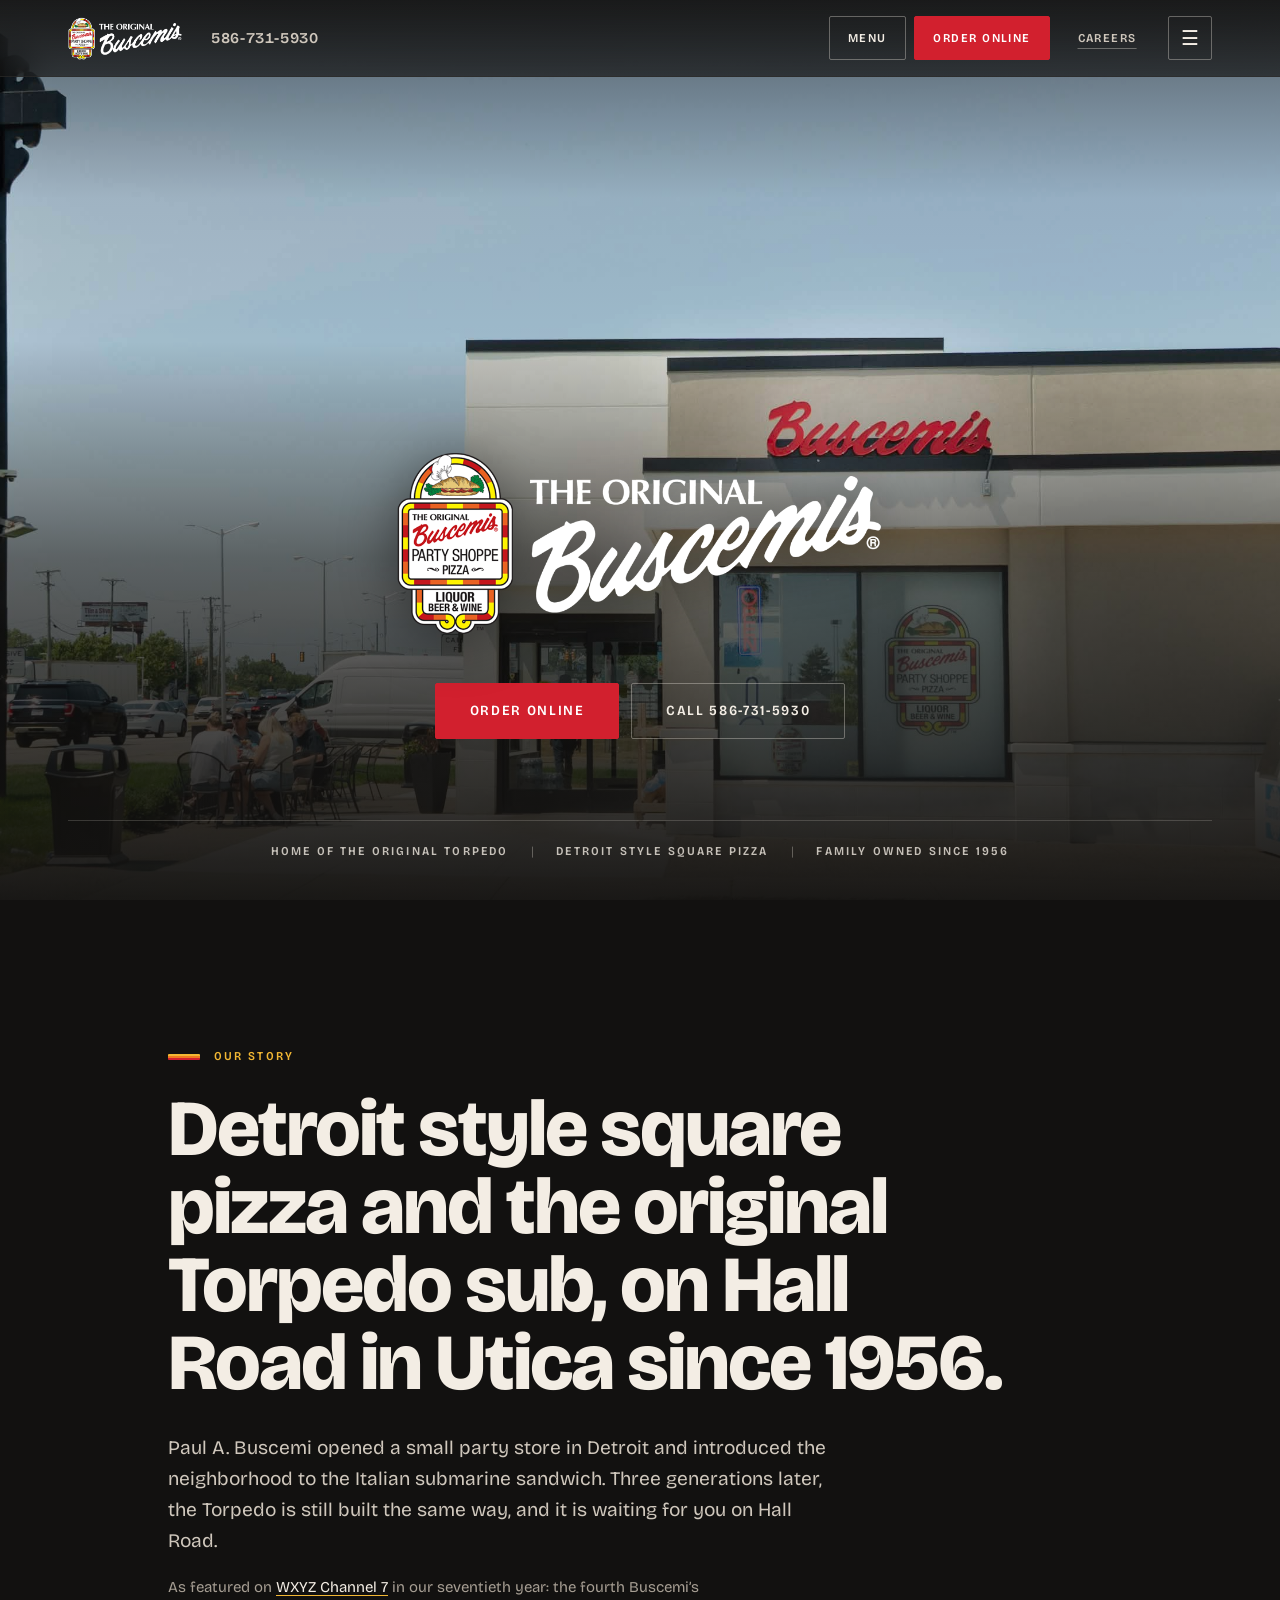
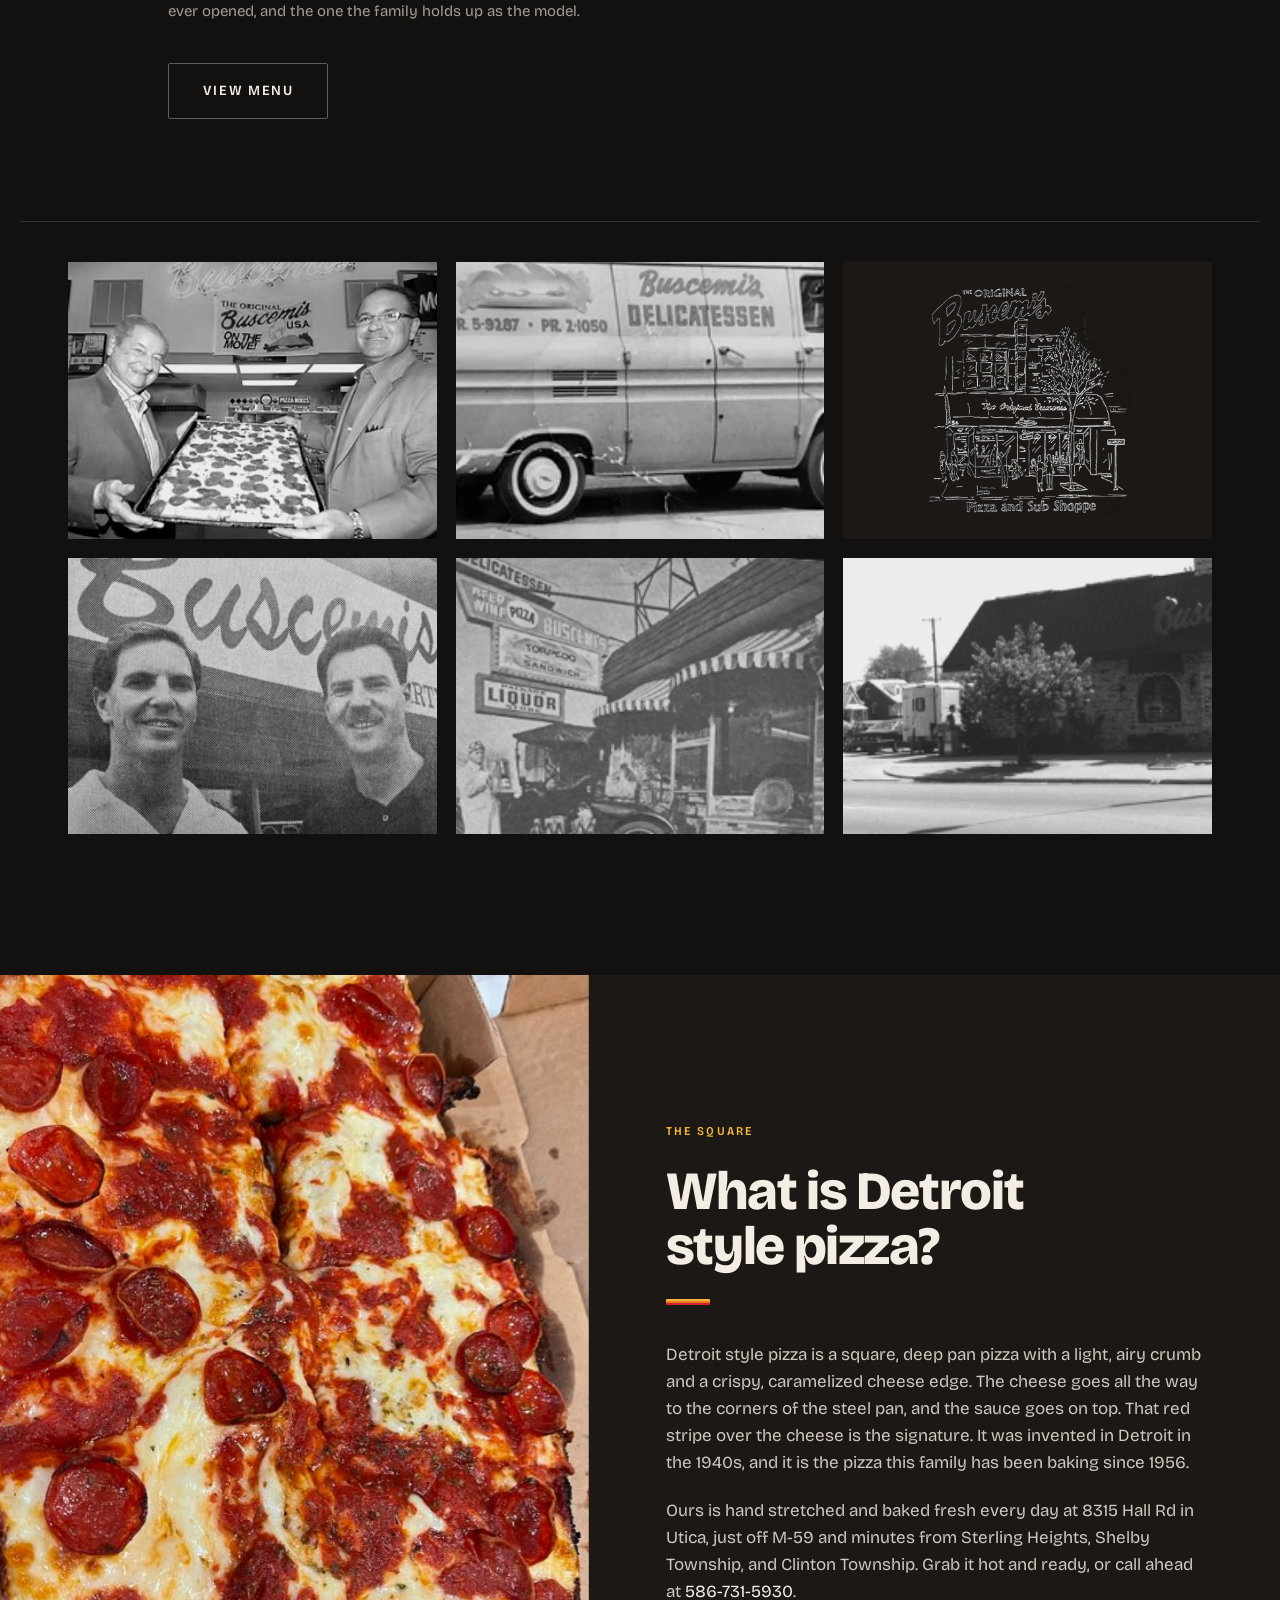
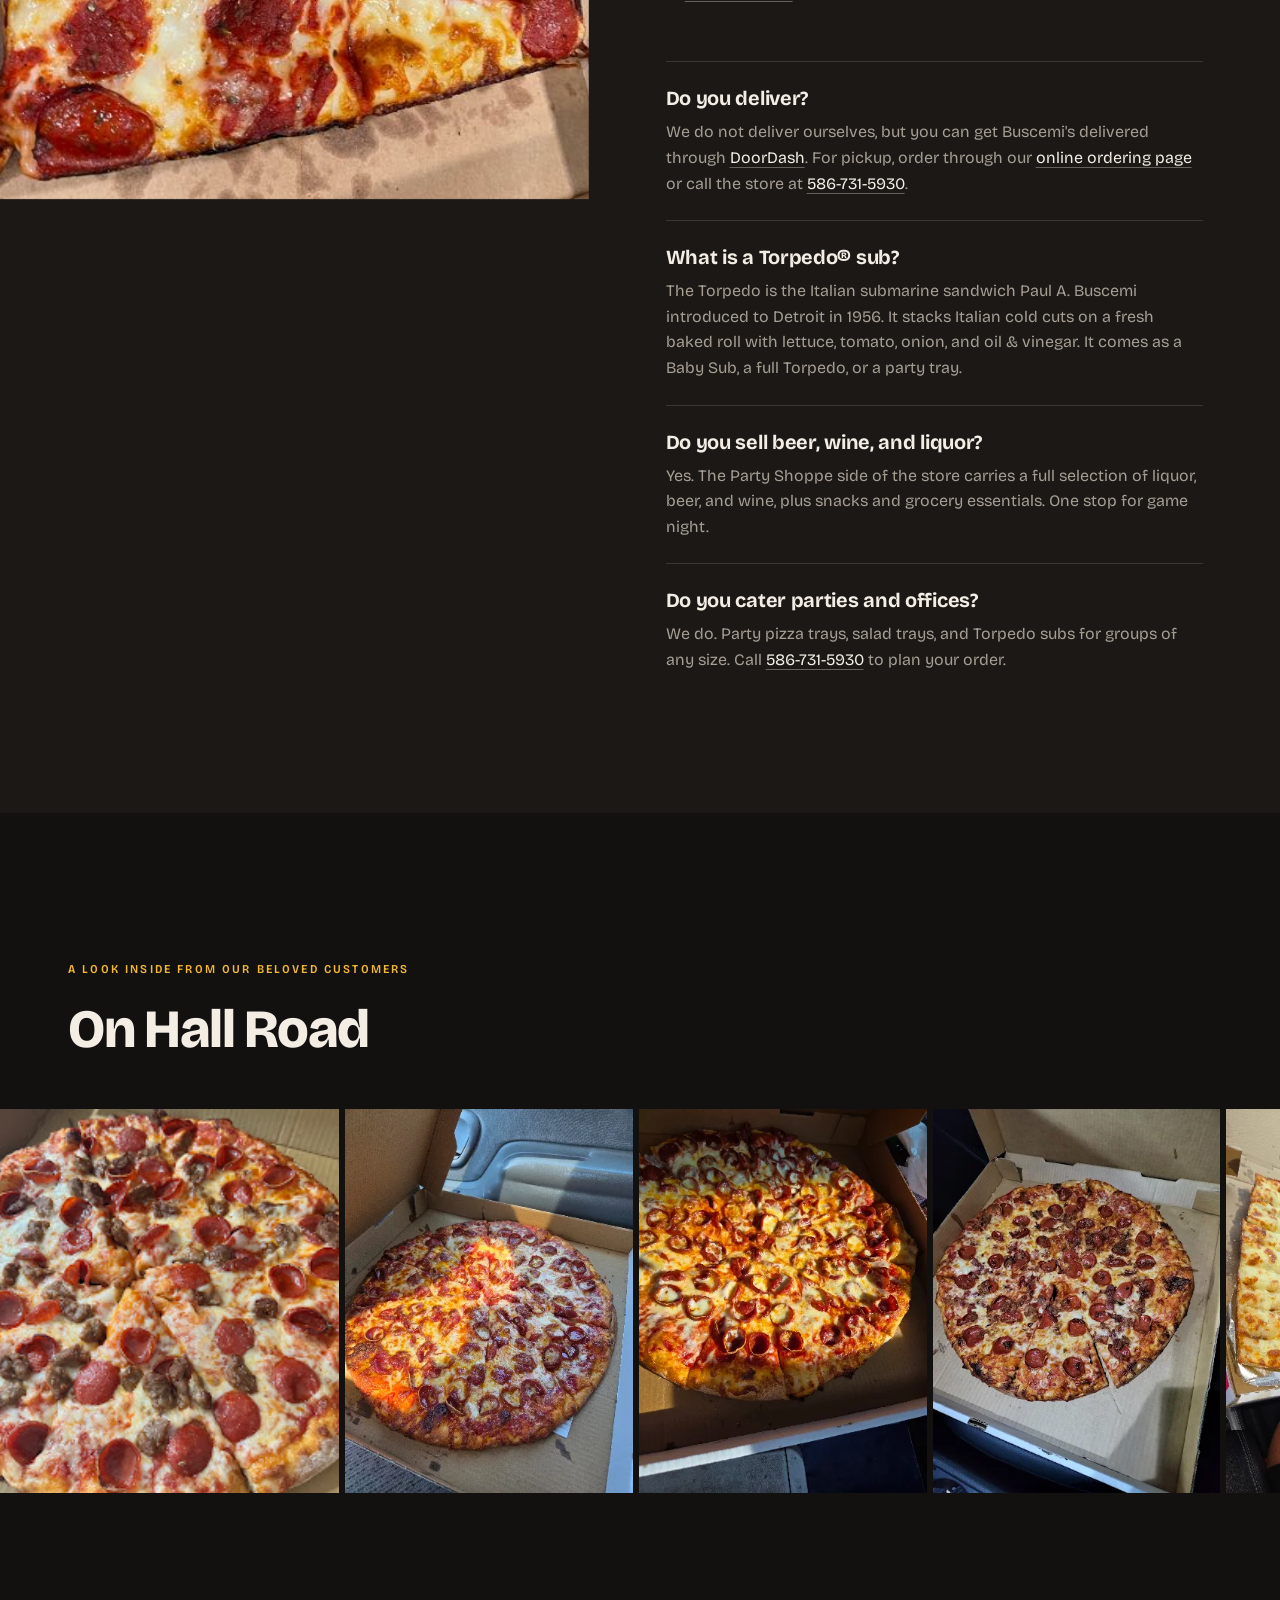
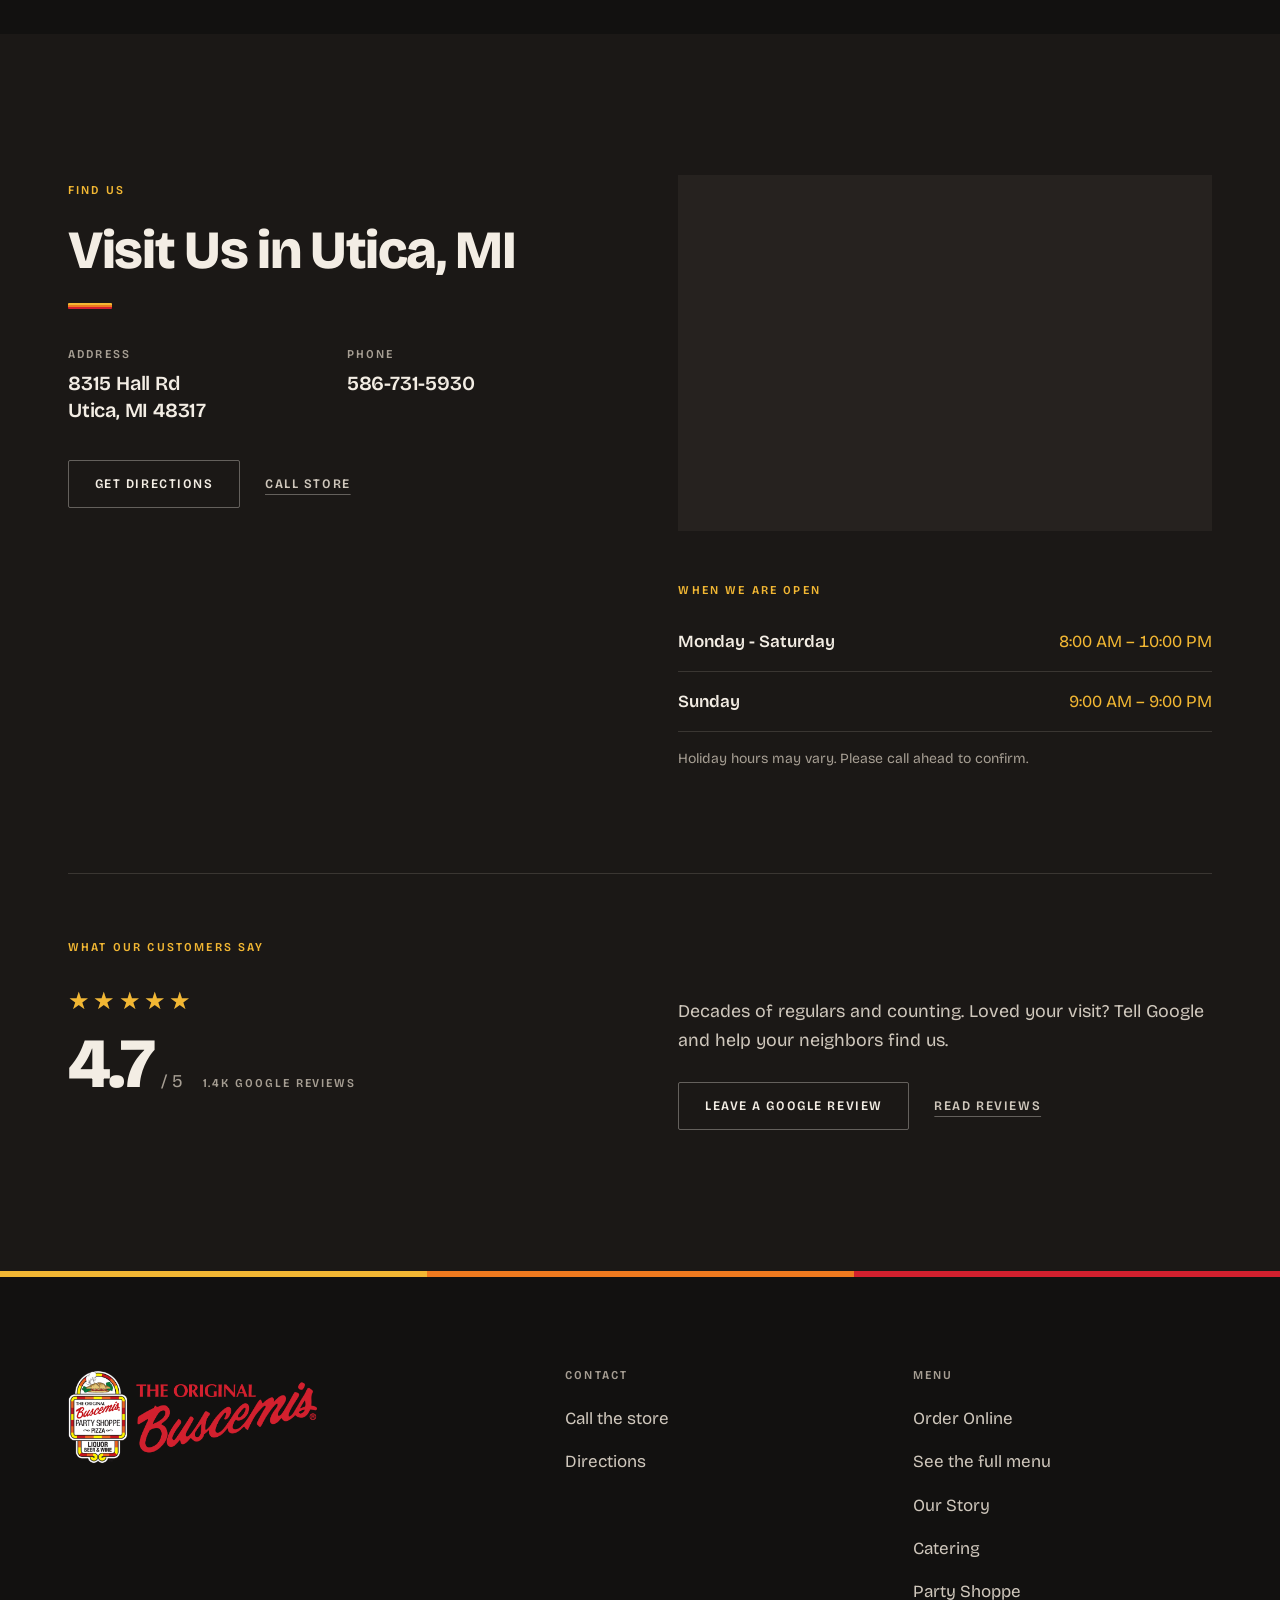
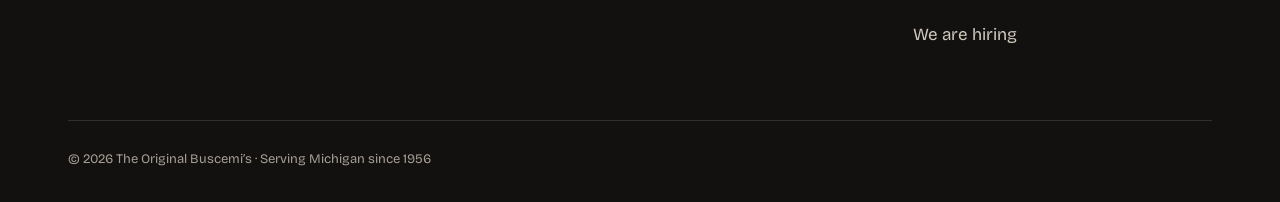
==== commit 1237571f: "Press: WXYZ Channel 7 mention on the homepage and story page Adds a visible line under the homepage " ====
--- a/index.html
+++ b/index.html
@@ -61,6 +61,21 @@
       { "@type": "OpeningHoursSpecification", "dayOfWeek": ["Sunday"], "opens": "09:00", "closes": "21:00" }
     ],
     "foundingDate": "1956",
+    "subjectOf": {
+      "@type": "NewsArticle",
+      "headline": "Buscemi's pizza turns 70, expands into Michigan freezer aisles",
+      "url": "https://www.wxyz.com/buscemis-pizza-turns-70-expands-into-michigan-freezer-aisles",
+      "datePublished": "2026-09-08",
+      "author": {
+        "@type": "Person",
+        "name": "Evan Sery"
+      },
+      "publisher": {
+        "@type": "Organization",
+        "name": "WXYZ-TV Detroit",
+        "url": "https://www.wxyz.com/"
+      }
+    },
     "department": {
       "@type": "LiquorStore",
       "name": "Buscemi's Party Shoppe",
@@ -73,7 +88,7 @@
   <link rel="preconnect" href="https://fonts.googleapis.com">
   <link rel="preconnect" href="https://fonts.gstatic.com" crossorigin>
   <link rel="stylesheet" href="https://fonts.googleapis.com/css2?family=Bricolage+Grotesque:opsz,wdth,wght@12..96,75..100,200..800&display=swap">
-  <link rel="stylesheet" href="/css/styles.css?v=57d658b1">
+  <link rel="stylesheet" href="/css/styles.css?v=b85d04da">
 </head>
 <body>
 
@@ -143,6 +158,7 @@
       <span class="eyebrow eyebrow--accent">Our Story</span>
       <h1 class="statement-title">Detroit style square pizza and the original Torpedo sub, on Hall Road in Utica since 1956.</h1>
       <p class="statement__body">Paul A. Buscemi opened a small party store in Detroit and introduced the neighborhood to the Italian submarine sandwich. Three generations later, the Torpedo is still built the same way, and it is waiting for you on Hall Road.</p>
+      <p class="statement__press">As featured on <a href="https://www.wxyz.com/buscemis-pizza-turns-70-expands-into-michigan-freezer-aisles" target="_blank" rel="noopener">WXYZ Channel 7</a> in our seventieth year: the fourth Buscemi&rsquo;s ever opened, and the one the family holds up as the model.</p>
       <a class="btn btn--primary btn--lg" href="/menu/">View Menu</a>
     </div>
     <div class="container statement__prints reveal" aria-hidden="true">
--- a/css/styles.css
+++ b/css/styles.css
@@ -512,6 +512,28 @@
   max-width: 56ch;
   margin: 0 0 2.5rem;
 }
+
+/* One quiet line of press under the story, before the menu button. */
+.statement__press {
+  font-size: 0.9375rem;
+  line-height: 1.55;
+  color: var(--muted);
+  max-width: 56ch;
+  margin: -1.25rem 0 2.5rem;
+}
+
+.statement__press a,
+.story-list__link {
+  color: var(--paper);
+  text-decoration: underline;
+  text-decoration-color: var(--gold);
+  text-decoration-thickness: 1px;
+  text-underline-offset: 0.22em;
+  transition: color 200ms var(--ease);
+}
+
+.statement__press a:hover,
+.story-list__link:hover { color: var(--gold); }
 
 .statement__prints {
   display: grid;
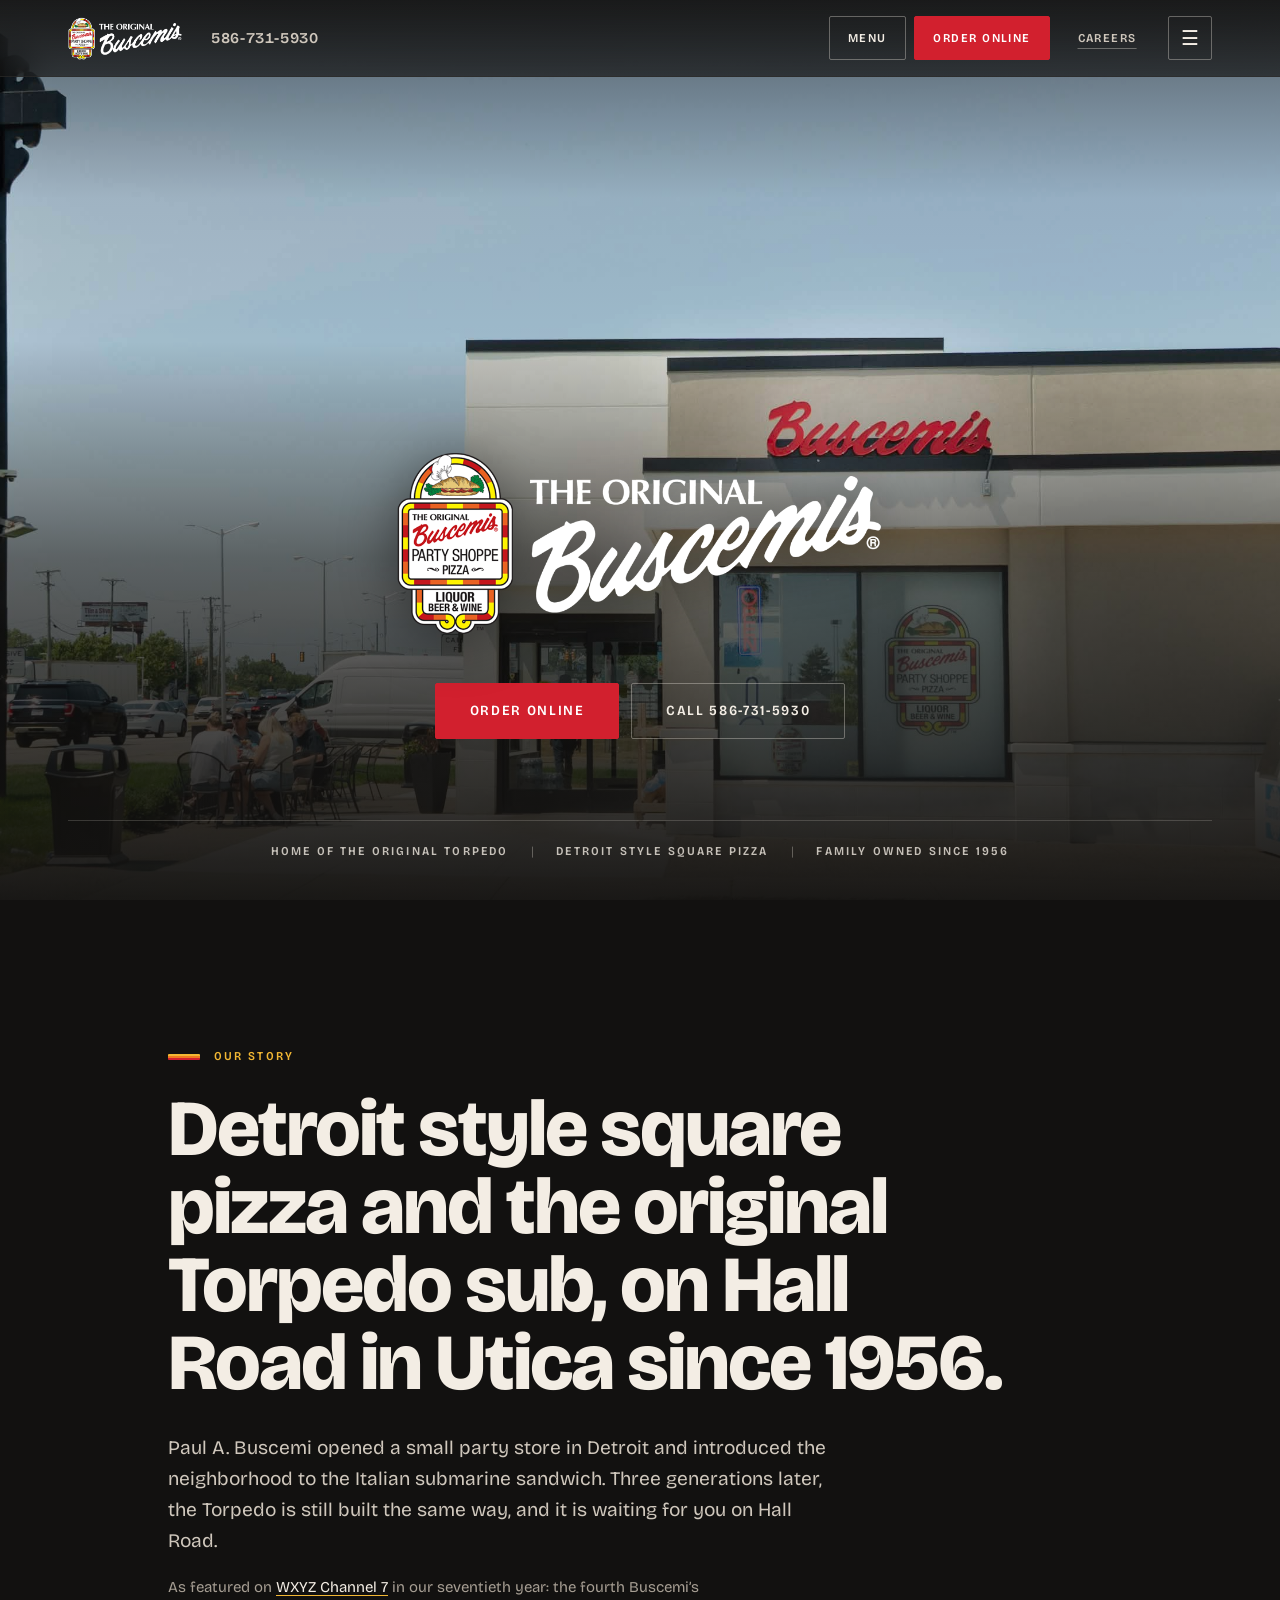
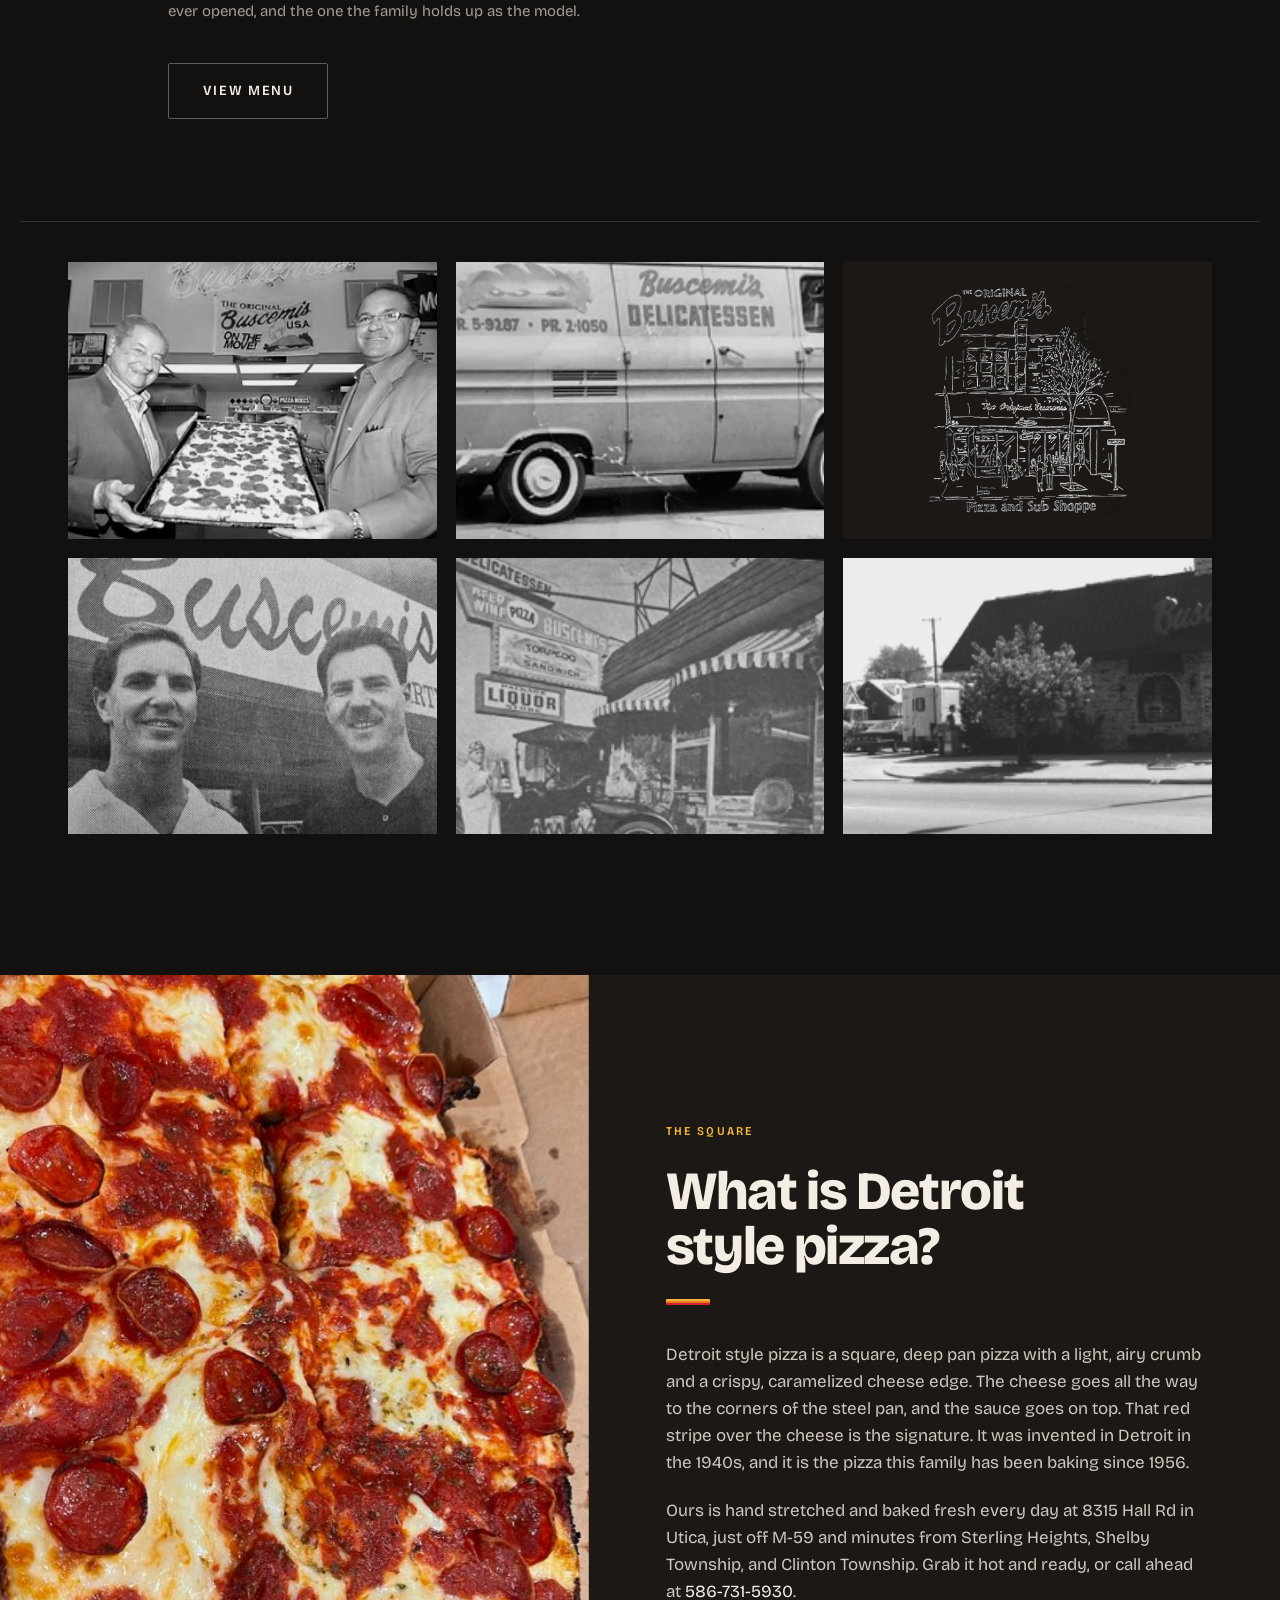
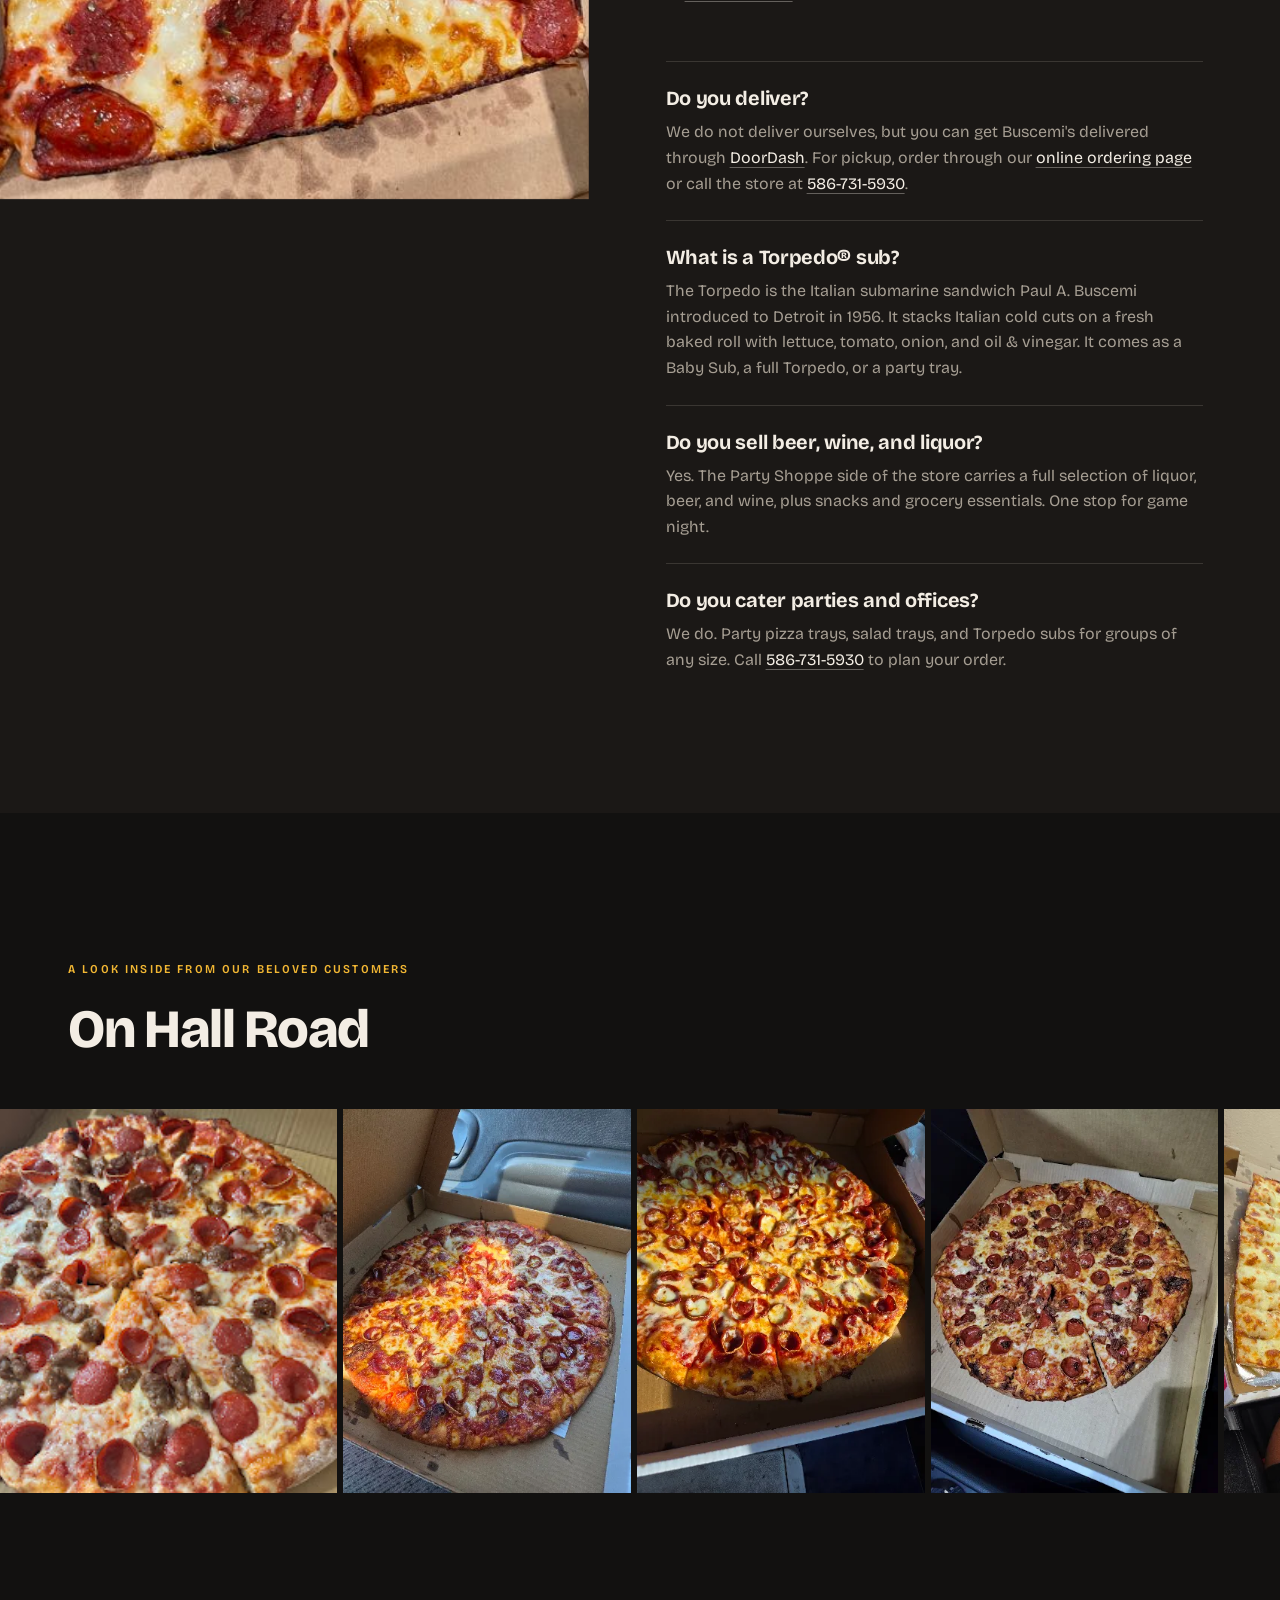
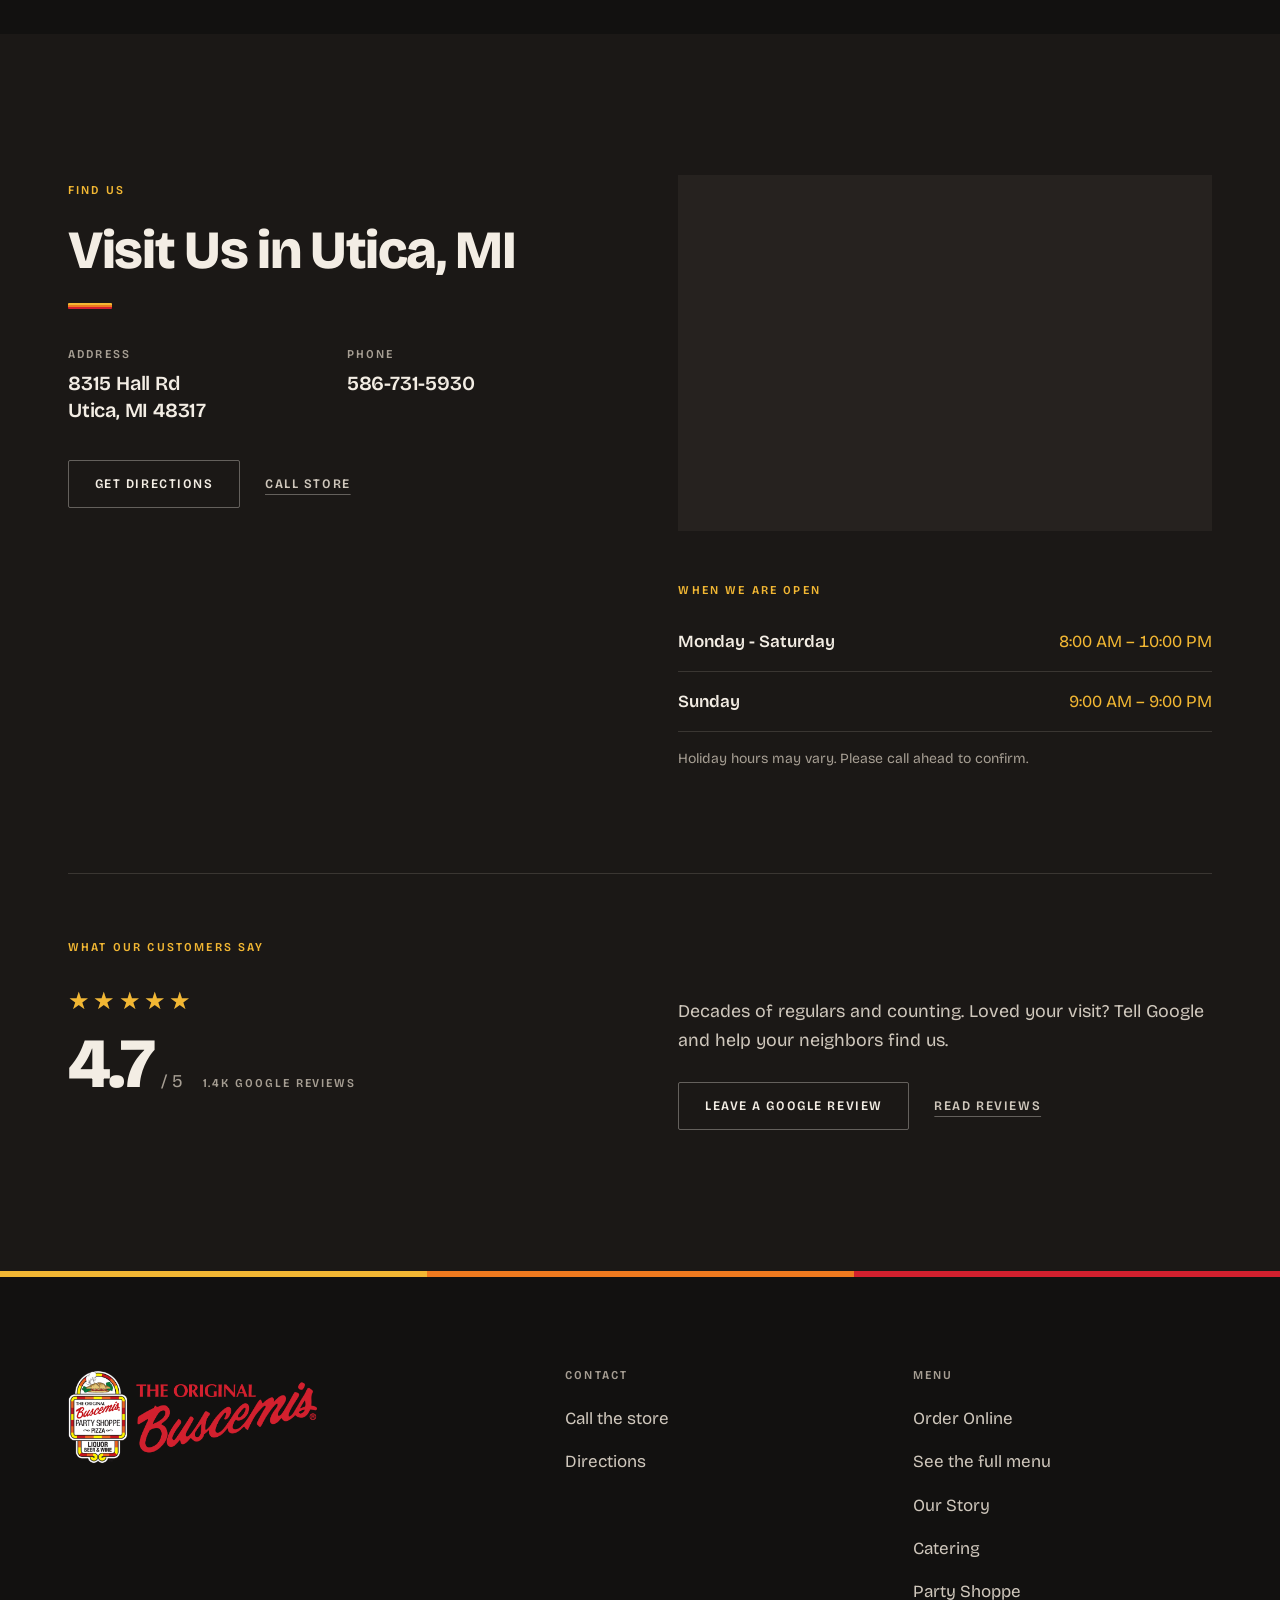
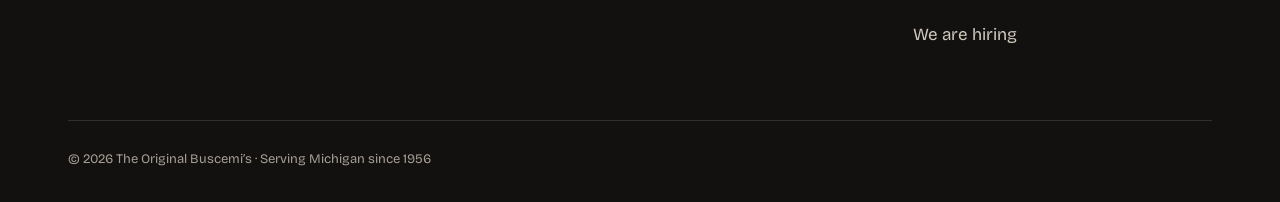
==== commit 523c4ada: "Analytics: count only real visitors on the live site Replaces the unconditional Cloudflare Web Analy" ====
--- a/index.html
+++ b/index.html
@@ -337,6 +337,49 @@
   </footer>
 
   <script src="/js/main.js?v=eb585bd9"></script>
-  <!-- Cloudflare Web Analytics --><script type='module' src='https://static.cloudflareinsights.com/beacon.min.js' data-cf-beacon='{"token": "3487a82a831f48ae997ac0cc13119242"}'></script><!-- End Cloudflare Web Analytics -->
+  <!-- Cloudflare Web Analytics, loaded only for real visitors on the live site.
+       Skipped for automated browsers, known crawlers, local previews, and any device
+       that has opened the site once with ?nocount=1 (undo with ?nocount=0). -->
+  <script>
+  (function () {
+    function shouldCount(ua, webdriver, host, flag) {
+      if (webdriver) return false;
+      ua = String(ua || '').replace(/cubot/ig, '');
+      if (/bot|crawl|spider|slurp|headless|phantom|selenium|puppeteer|playwright|lighthouse|pagespeed|python|curl|wget|scrapy|gptbot|claudebot|claude\/|perplexity|bytespider|ccbot|applebot|facebookexternalhit/i.test(ua)) return false;
+      if (host !== 'buscemisofutica.com' && host !== 'www.buscemisofutica.com') return false;
+      if (flag === '1') return false;
+      return true;
+    }
+    window.buscemisShouldCount = shouldCount;
+    var flag = null, consumed = false, params = null;
+    try {
+      params = new URLSearchParams(location.search);
+      var q = params.get('nocount');
+      var ownLink = !document.referrer || /^https?:\/\/(www\.)?buscemisofutica\.com(\/|$)/.test(document.referrer);
+      if (q !== null && ownLink) {
+        if (q === '1') localStorage.setItem('buscemis-nocount', '1');
+        if (q === '0') localStorage.removeItem('buscemis-nocount');
+        consumed = true;
+      }
+    } catch (e) {}
+    try { flag = localStorage.getItem('buscemis-nocount'); } catch (e) {}
+    try {
+      if (consumed) {
+        params.delete('nocount');
+        var rest = params.toString();
+        history.replaceState(null, '', location.pathname + (rest ? '?' + rest : '') + location.hash);
+      }
+    } catch (e) {}
+    try {
+      if (!shouldCount(navigator.userAgent, !!navigator.webdriver, location.hostname, flag)) return;
+      var s = document.createElement('script');
+      s.src = 'https://static.cloudflareinsights.com/beacon.min.js';
+      s.defer = true;
+      s.setAttribute('data-cf-beacon', '{"token": "3487a82a831f48ae997ac0cc13119242"}');
+      document.body.appendChild(s);
+    } catch (e) {}
+  })();
+  </script>
+  <!-- End Cloudflare Web Analytics -->
 </body>
 </html>
